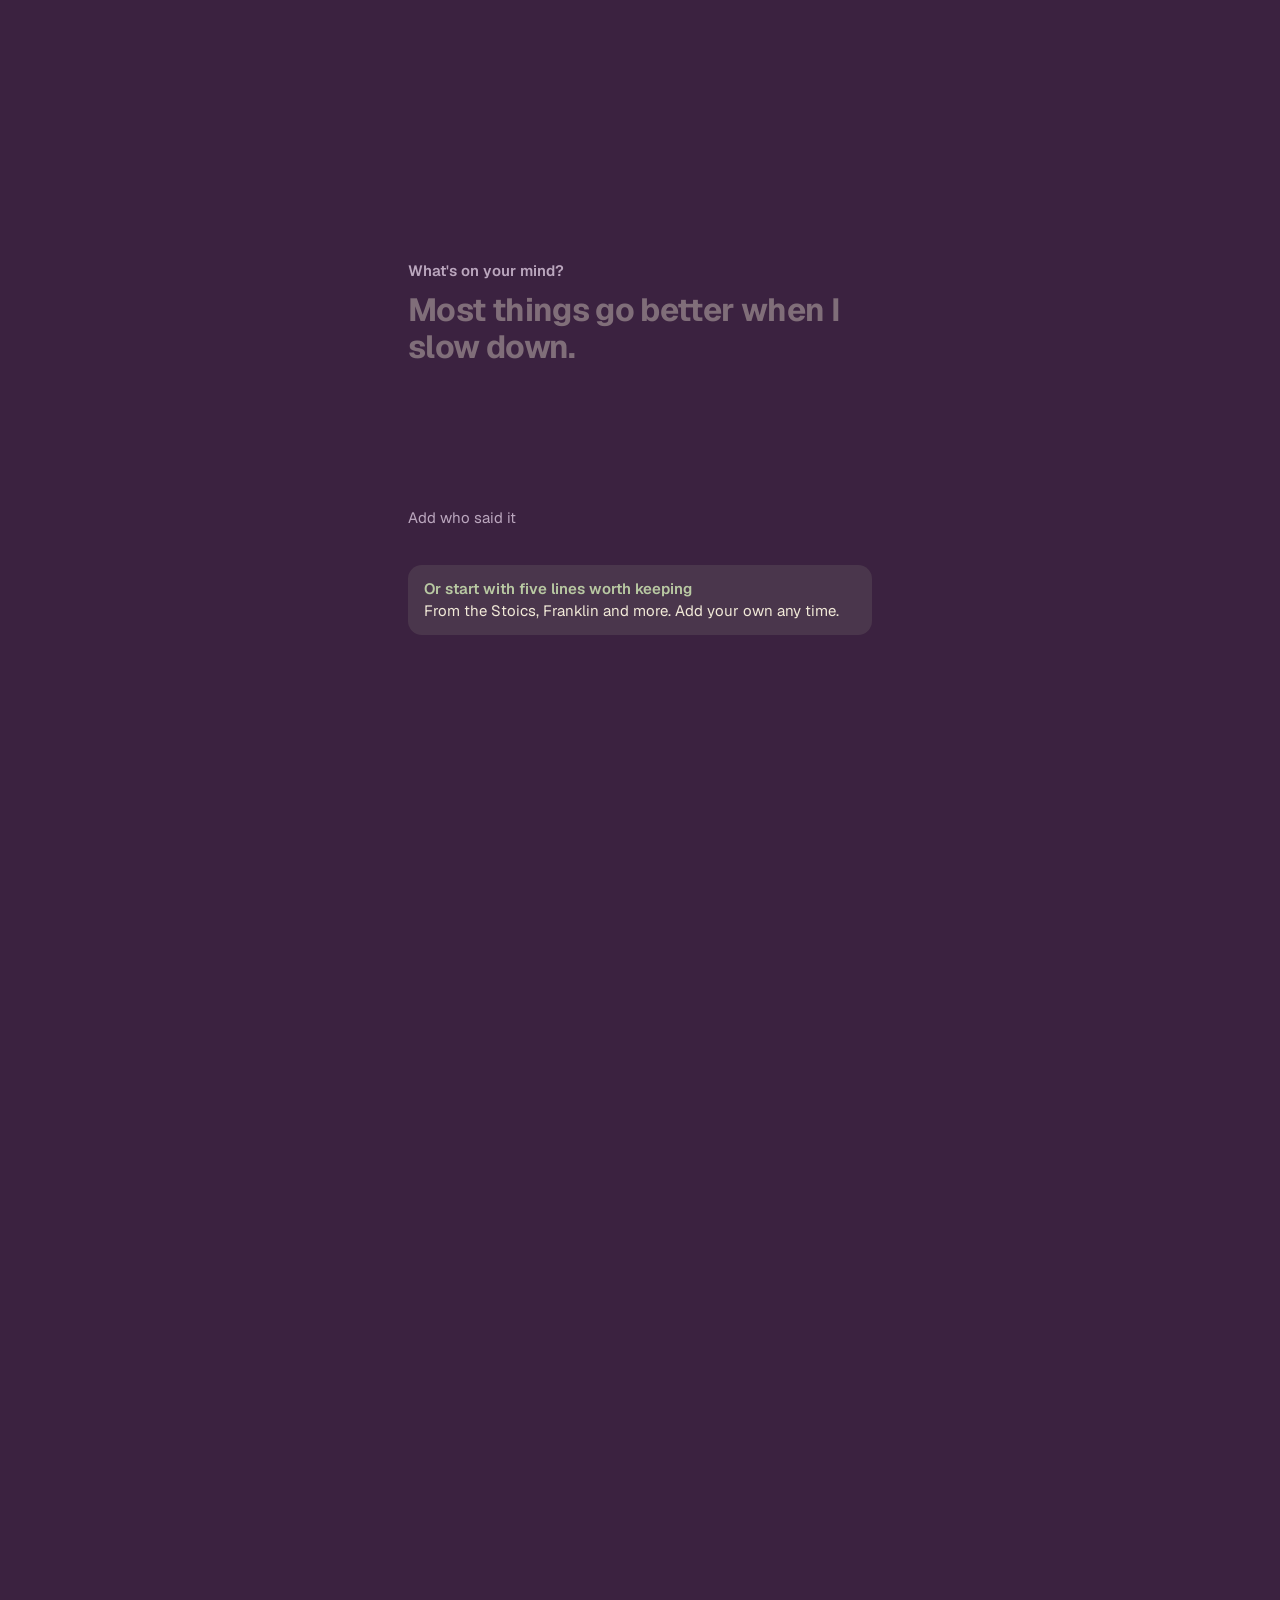
==== index.html @ 616ddd6e "2.36.0: Scales Full, a one-time purchase ($6.99) with a 14-day trial Argue with it, Tensions, and Th" ====
<!doctype html>
<html lang="en">
<head>
<meta charset="utf-8">
<meta name="viewport" content="width=device-width,initial-scale=1,maximum-scale=1,user-scalable=no,viewport-fit=cover">
<title>Scales</title>
<meta name="apple-mobile-web-app-capable" content="yes">
<meta name="apple-mobile-web-app-title" content="Scales">
<meta name="apple-mobile-web-app-status-bar-style" content="default">
<meta name="theme-color" content="#B9C9A3" id="themeColor">
<link rel="manifest" href="manifest.webmanifest">
<link rel="apple-touch-icon" href="icons/apple-touch-icon.png">
<link rel="icon" href="icons/favicon-32.png">
<script>try { var ts0 = window.scalesNative && +window.scalesNative.textScale; if (ts0 > 0) { document.documentElement.style.setProperty("--ts", Math.min(1.5, Math.max(0.82, ts0))); document.documentElement.style.setProperty("--tw", Math.min(1.3, Math.max(0.82, ts0))); } } catch (e) {}
try { var u0 = JSON.parse(localStorage.getItem("scales.next.ui.v1")) || {}, lk = u0.look; if (lk === "light" || lk === "dark") document.documentElement.setAttribute("data-look", lk); if (u0.theme === "stone") document.documentElement.setAttribute("data-theme", "stone"); } catch (e) {}</script>
<style>
@font-face { font-family:"Geist"; font-style:normal; font-weight:100 900; font-display:swap; src:url("fonts/geist-latin.woff2") format("woff2"); }

/* Two grounds and one ink each. Pistachio is for reading; plum is for when your own hand is on it
   (writing, editing, the library). There is no accent color: the other ground is the accent. */
:root {
  /* 2.33.0: the iPhone's text size. --ts scales all type (capped at 1.5 so the strip and sheets still hold);
     --tw scales the thought itself, capped lower (1.3) so a long thought still fits on one screen. */
  --ts: 1; --tw: 1;
  --pist: #B9C9A3; --pist-ink: #2A1E2E; --pist-muted: #3E4830;
  --plum: #3B2240; --plum-ink: #F1E9D8; --plum-muted: #BBA7BE; --plum-faint: #8E7A92;
  /* The reading ground (Meet). Pistachio in Light; in Dark (2.5.0) it turns plum with bone words, like the Plum icon,
     and the plum screens go a step deeper so moving between them still changes ground. Pistachio stays the accent. */
  --ground: var(--pist); --ground-ink: var(--pist-ink); --ground-muted: var(--pist-muted); --ground-line: rgba(42,30,46,.14);
  --toast-bg: var(--pist-ink); --toast-ink: var(--pist);
  --pad: 28px;
  --top: max(env(safe-area-inset-top), 20px);
  --bot: env(safe-area-inset-bottom);
  --strip: calc(76px + var(--bot));
  --ease-back: cubic-bezier(.34,1.56,.64,1);
}
/* Dark follows the phone, unless Settings, Appearance says Light or Dark (2.8.0; data-look on <html>). */
@media (prefers-color-scheme: dark) {
  :root:not([data-look="light"]) { --ground: #3B2240; --ground-ink: #F1E9D8; --ground-muted: #BBA7BE; --ground-line: rgba(241,233,216,.14);
    --plum: #23132A; --plum-muted: #B09CB4; --plum-faint: #85718A;
    --toast-bg: var(--pist); --toast-ink: #2A1E2E; color-scheme: dark; }
}
:root[data-look="dark"] { --ground: #3B2240; --ground-ink: #F1E9D8; --ground-muted: #BBA7BE; --ground-line: rgba(241,233,216,.14);
  --plum: #23132A; --plum-muted: #B09CB4; --plum-faint: #85718A;
  --toast-bg: var(--pist); --toast-ink: #2A1E2E; color-scheme: dark; }
:root[data-look="light"] { color-scheme: light; }
/* 2.22.0 Stone: warm stone to read on, graphite for anything your hand is on; pistachio stays the accent.
   Dark follows the default's rule: the thought on graphite, the sheets a step darker. */
:root[data-theme="stone"] { --ground: #C9C6BD; --ground-ink: #1F2124; --ground-muted: #4E4B44; --ground-line: rgba(31,33,36,.14);
  --plum: #23262B; --plum-ink: #EEEAE2; --plum-muted: #A5A39D; --plum-faint: #7E7C77; --toast-bg: #1F2124; --toast-ink: #C9C6BD; }
@media (prefers-color-scheme: dark) {
  :root[data-theme="stone"]:not([data-look="light"]) { --ground: #23262B; --ground-ink: #EEEAE2; --ground-muted: #A5A39D; --ground-line: rgba(238,234,226,.14);
    --plum: #16181B; --plum-muted: #98968F; --plum-faint: #75736E; --toast-bg: var(--pist); --toast-ink: #1F2124; }
}
:root[data-theme="stone"][data-look="dark"] { --ground: #23262B; --ground-ink: #EEEAE2; --ground-muted: #A5A39D; --ground-line: rgba(238,234,226,.14);
  --plum: #16181B; --plum-muted: #98968F; --plum-faint: #75736E; --toast-bg: var(--pist); --toast-ink: #1F2124; }
* { box-sizing: border-box; -webkit-tap-highlight-color: transparent; }
html, body { margin: 0; height: 100%; overflow: hidden; overscroll-behavior: none; }
body {
  font-family: "Geist", -apple-system, system-ui, sans-serif; -webkit-font-smoothing: antialiased;
  background: var(--ground); color: var(--ground-ink); transition: background-color .45s ease, color .45s ease;
  position: fixed; inset: 0; touch-action: none; user-select: none; -webkit-user-select: none;
}
body.plum { background: var(--plum); color: var(--plum-ink); }
/* Wide screens (2.7.0): the iPhone Duo's inner screen, iPad-sized windows, a desktop browser. Scales stays one phone-width
   column, centered, so lines stay short and thumbs reach everything. The ground color still fills the whole screen,
   because a body's background spreads to the page behind it. */
body { width: min(100%, var(--col)); margin-inline: auto; }
:root { --col: 520px; }
button { font: inherit; color: inherit; background: none; border: 0; padding: 0; cursor: pointer; }
a { color: inherit; text-decoration: none; }
.sr { position: absolute; width: 1px; height: 1px; overflow: hidden; clip: rect(0 0 0 0); white-space: nowrap; }
.view { position: absolute; inset: 0; }
[hidden] { display: none !important; }

/* The corner buttons reach well past their words (2.0.1), so a thumb slightly off still lands on them. */
.corner { position: absolute; top: calc(var(--top) + 4px); font-size: calc(16px * var(--ts)); font-weight: 500; padding: 20px 28px 20px var(--pad); min-width: 150px; text-align: left; z-index: 3; }
.corner.l { left: 0; } .corner.r { right: var(--pad); }
/* Keep and Done are words, like every other action here: pistachio, bold, with a wide tap area. */
.act { color: var(--pist); font-weight: 700; font-size: calc(18px * var(--ts)); padding: 16px 0 16px 36px; margin-right: 0; }
.act:disabled { opacity: 0; pointer-events: none; }

/* ---- Meet ---- */
/* The stage starts below the corner, so a near miss on + New never opens Edit. */
#stage { position: absolute; left: 0; right: 0; top: calc(var(--top) + 72px); bottom: var(--strip); touch-action: none; }
#carry { transform-origin: center bottom; position: absolute; left: var(--pad); right: var(--pad); top: 0; bottom: 24px; display: flex; flex-direction: column; justify-content: center; will-change: transform; }
/* Line breaks you typed show as typed (2.5.0); runs of spaces and tabs read as one space. */
#words { white-space: pre-line; margin: 0; font-size: calc(32px * var(--tw)); line-height: 1.15; letter-spacing: -0.02em; font-weight: 600; transition: font-weight 1.2s ease; overflow-wrap: anywhere; }
#words.long { font-size: calc(24px * var(--tw)); line-height: 1.25; }
#words.vlong { font-size: calc(19px * var(--tw)); line-height: 1.35; }
/* Who said it (2.3.0): under the thought, quiet, like the note. */
#by { margin: 12px 0 0; font-size: calc(15px * var(--ts)); font-weight: 500; color: var(--ground-muted); overflow-wrap: anywhere; }
#note { margin: 18px 0 0; font-size: calc(16px * var(--ts)); line-height: 1.45; color: var(--ground-muted); white-space: pre-wrap; }
/* 2.14.0: shown only when the thought is being avoided or has sat untouched; small and faded so it never competes. */
#nudge { margin: 18px 0 0; font-size: calc(13px * var(--ts)); line-height: 1.4; color: var(--ground-muted); }
.hint { position: absolute; left: 0; right: 0; margin: 0; text-align: center; font-size: calc(15px * var(--ts)); font-weight: 500; opacity: 0; pointer-events: none; transition: opacity .12s; }
#hintUp { top: calc(var(--top) + 76px); }
#hintDown { bottom: calc(var(--strip) + 68px); }
.hint.on { font-weight: 700; }
/* 2.24.0: until each move has been made once, its word rests faintly where the thought would go. */
.hint.rest { opacity: .8; font-weight: 500; } /* 2.33.0: .8 reads at 5.7:1 (was .55, 3.1:1) */
#hintUp.rest::before { content: "\2191  "; }
#hintDown.rest::after { content: "  \2193"; }
/* The day's end is a message, not a thought (2.3.1): smaller, lighter, set high, with its choices as rows like Settings,
   so it is never mistaken for a thought to swipe. */
#empty { position: absolute; left: var(--pad); right: var(--pad); top: calc(var(--top) + 150px); bottom: var(--strip); display: flex; flex-direction: column; justify-content: flex-start; gap: 6px; }
#empty h1 { margin: 0; font-size: calc(22px * var(--ts)); font-weight: 600; letter-spacing: -0.01em; }
#empty p { margin: 0; font-size: calc(16px * var(--ts)); color: var(--ground-muted); }
#emptyActs { display: flex; flex-direction: column; margin-top: 28px; border-bottom: 1px solid var(--ground-line); }
#emptyActs button { display: flex; justify-content: space-between; align-items: center; width: 100%; min-height: 52px; padding: 0; text-align: left;
  color: var(--ground-ink); font-weight: 500; font-size: calc(17px * var(--ts)); border-top: 1px solid var(--ground-line); }
#emptyActs button::after { content: "\203A"; font-size: calc(22px * var(--ts)); color: var(--ground-muted); }
#emptyActs button[hidden] { display: none; }
@keyframes nudge { 0%,100% { transform: translateY(0) } 30% { transform: translateY(-14px) } 62% { transform: translateY(6px) } }
@keyframes arrive { from { opacity: 0; transform: translateY(16px) } to { opacity: 1; transform: none } }
.nudge #words { animation: nudge 1.3s cubic-bezier(.4,0,.2,1) 1; }
.arrive { animation: arrive .45s ease-out 1; }

#strip { position: absolute; left: 0; right: 0; bottom: 0; height: var(--strip); background: var(--plum); color: var(--plum-ink);
  border-radius: 22px 22px 0 0; display: flex; flex-direction: column; align-items: center; padding-top: 10px; gap: 12px; transition: height .25s ease; z-index: 2; width: 100%; }
#strip .grab { width: 36px; height: 4px; border-radius: 2px; background: rgba(241,233,216,.35); }
#strip .row { display: flex; justify-content: space-between; width: 100%; padding: 0 var(--pad); font-size: calc(15px * var(--ts)); }
#strip .row b { font-weight: 600; } #strip .row span { color: var(--plum-muted); }
/* 2.28.0: the count sits beside the words, and + New has the right end of the strip (its own button, laid over it). */
#strip .row { justify-content: flex-start; gap: 10px; }
#stripNew { position: absolute; right: 0; bottom: 0; height: var(--strip); z-index: 3; display: flex; align-items: flex-start;
  padding: calc(10px + 4px + 12px - 14px) var(--pad) 0 28px; color: var(--pist); font-weight: 600; font-size: calc(16px * var(--ts)); }
#stripNew span { display: block; padding: 14px 0; line-height: calc(18px * var(--ts)); margin-top: 1px; }
body.plum #strip, body.plum #stripNew { opacity: 0; pointer-events: none; }
/* 2.28.0: while the sheet is shut or shutting it lies under the strip, so it slides in behind the strip and its header
   never shows in the strip's place; its contents fade as it goes. Open or being pulled up, it is on top (z-index 6). */
#lib:not(.open):not(.drag) { z-index: 1; }
#lib > * { transition: opacity .12s ease; }
#lib:not(.open):not(.drag) > * { opacity: 0; }

/* Undo: a small pill at the right, above the strip. Visible, but clear of the thought and of the thumb's swipe path. */
#toast { position: absolute; right: 16px; bottom: calc(var(--strip) + 14px); background: var(--toast-bg); color: var(--toast-ink);
  border-radius: 999px; padding: 4px 4px 4px 16px; display: flex; align-items: center; gap: 2px; font-size: calc(14px * var(--ts)); z-index: 5;
  opacity: 0; transform: translateY(8px); transition: opacity .2s, transform .2s; pointer-events: none; }
#toast.on { opacity: 1; transform: none; pointer-events: auto; }
#toast span { opacity: .75; }
#toast button { padding: 10px 14px; font-weight: 700; }
#toast #toastDel { padding-left: 4px; }
#toast.done { padding: 12px 18px; }
#toast.done span { opacity: 1; font-weight: 600; }
/* 2.33.0: a failed save. Its own place at the top, above every sheet, so a move's Undo can never cover it. */
#saveFail { position: fixed; left: 12px; right: 12px; top: calc(var(--top) + 6px); z-index: 50; background: var(--toast-bg); color: var(--toast-ink);
  border-radius: 18px; padding: 14px 8px 6px 18px; font-size: calc(15px * var(--ts)); line-height: 1.35; box-shadow: 0 8px 28px rgba(0,0,0,.25); }
#saveFail p { margin: 0 10px 4px 0; font-weight: 600; }
#saveFail .sfa { display: flex; justify-content: flex-end; gap: 4px; }
#saveFail button { min-height: 44px; padding: 0 12px; font-weight: 700; color: inherit; }
#saveFail #saveFailOk { font-weight: 500; opacity: .8; }

/* ---- Write and Edit (plum) ---- */
.sheetform { position: absolute; left: var(--pad); right: var(--pad); top: calc(var(--top) + 76px); bottom: calc(var(--bot) + 100px); display: flex; flex-direction: column; gap: 22px;
  overflow-y: auto; -webkit-overflow-scrolling: touch; touch-action: pan-y; }
/* The fields grow to fit what is written, so nothing is ever hidden; the form scrolls as a whole when it runs long. */
.sheetform textarea { overflow: hidden; flex: none; }
.sheetform.center { justify-content: center; }
textarea { font: inherit; color: var(--plum-ink); background: transparent; border: 0; outline: none; resize: none; width: 100%; padding: 0; caret-color: var(--pist); user-select: text; -webkit-user-select: text; touch-action: auto; }
textarea::placeholder { color: var(--plum-faint); }
.big { font-size: calc(32px * var(--ts)); line-height: 1.15; letter-spacing: -0.02em; font-weight: 700; }
.small { font-size: calc(17px * var(--ts)); line-height: 1.45; border-top: 1px solid rgba(241,233,216,.2); padding-top: 14px; }
/* "Add who said it": words, not a button; one line appears under the thought when tapped. */
/* 2.30.0: onboarding. The first screen asks one thing, and offers a set as an equal second choice. */
/* 2.33.1: a label for the field, so tapping the question puts the cursor in it. */
.whead { display: block; margin: 0 0 -10px; font-size: calc(15px * var(--ts)); font-weight: 600; color: var(--plum-muted); flex: none; }
#writeText.example::placeholder { color: rgba(241,233,216,.38); }
.startset { align-self: stretch; text-align: left; margin-top: 6px; padding: 14px 16px; border-radius: 14px; background: rgba(185,201,163,.12);
  color: var(--plum-ink); font-size: calc(15px * var(--ts)); line-height: 1.35; flex: none; }
.startset b { display: block; color: var(--pist); font-weight: 600; margin-bottom: 2px; }
/* The set offer: on the reading screen after the first thought, and on the end screen while there are few thoughts. */
#setOffer { position: absolute; left: 16px; right: 16px; bottom: calc(var(--strip) + 14px); z-index: 4; background: var(--plum); color: var(--plum-ink);
  border-radius: 18px; padding: 16px 18px 10px; box-shadow: 0 10px 30px rgba(20,10,24,.25); }
#setOffer[hidden] { display: none; }
#setOffer p { margin: 0 0 10px; font-size: calc(15px * var(--ts)); line-height: 1.4; }
#setOffer .so { display: flex; flex-wrap: wrap; gap: 8px; }
/* 2.33.0: words, like every other action in Scales. */
#setOffer .so button { font-size: calc(15px * var(--ts)); padding: 9px 0; color: var(--pist); font-weight: 600; }
#setOffer .so { column-gap: 24px; }
#setOffer .no { display: block; margin-top: 4px; padding: 12px 0 6px; font-size: calc(14px * var(--ts)); color: var(--plum-muted); }
/* Hints, once each: a spotlight that dims everything but the one thing, or a quiet line that fades. */
#tip { position: absolute; inset: 0; z-index: 40; }
#tip[hidden] { display: none; }
#tip .hole { position: absolute; border-radius: 16px; box-shadow: 0 0 0 200vmax rgba(18,9,22,.66); pointer-events: none; transition: opacity .2s; }
#tip .tt { position: absolute; left: var(--pad); right: var(--pad); color: #F1E9D8; font-size: calc(17px * var(--ts)); font-weight: 600; line-height: 1.35; }
#tip .tt span { display: block; margin-top: 8px; font-size: calc(14px * var(--ts)); font-weight: 400; color: #BBA7BE; }
#tipsAgain { margin-top: 18px; border-top: 1px solid rgba(241,233,216,.12); padding-left: 0; padding-right: 0; }
#tipsAgain .v { font-size: calc(14px * var(--ts)); color: var(--plum-muted); }
.swipehint { position: absolute; left: 50%; bottom: calc(var(--bot) + 18px); transform: translateX(-50%); white-space: nowrap;
  background: var(--plum-ink); color: var(--plum); font-size: calc(15px * var(--ts)); font-weight: 600; padding: 11px 18px; border-radius: 999px;
  box-shadow: 0 8px 24px rgba(20,10,24,.3); pointer-events: none; animation: swipehint 4.5s ease forwards; z-index: 3; }
@keyframes swipehint { 0% { opacity: 0; } 12% { opacity: 1; } 75% { opacity: 1; } 100% { opacity: 0; } }
/* 2.31.0 (breathe-test): after 20 seconds with a thought and no touch, its words breathe: about 1.8% larger and back,
   4 seconds in and 6 out. Any touch stops it; Reduce Motion and the Settings switch turn it off. */
#words.breathe { animation: breathe 10s ease-in-out infinite; transform-origin: left center; }
@keyframes breathe { 0%, 100% { transform: scale(1); } 40% { transform: scale(1.018); } }
@media (prefers-reduced-motion: reduce) { #words.breathe { animation: none; } }
#strip.pulse { animation: strippulse 1.4s ease-in-out 2; }
@keyframes strippulse { 50% { transform: translateY(-6px); } }
@media (prefers-reduced-motion: reduce) { #strip.pulse { animation: none; } }
.bylink { align-self: flex-start; color: var(--plum-muted); font-size: calc(15px * var(--ts)); padding: 10px 24px 10px 0; flex: none; }
.byfield { flex: none; font: inherit; font-size: calc(17px * var(--ts)); color: var(--plum-ink); background: transparent; border: 0; border-top: 1px solid rgba(241,233,216,.2); border-radius: 0;
  padding: 14px 0 4px; outline: none; width: 100%; caret-color: var(--pist); user-select: text; -webkit-user-select: text; }
.byfield::placeholder { color: var(--plum-faint); }
.formfoot { position: absolute; left: var(--pad); right: var(--pad); bottom: calc(var(--bot) + 28px); display: flex; align-items: center; justify-content: space-between; }
.quiet { color: var(--plum-muted); font-size: calc(15px * var(--ts)); padding: 12px 0; }
.quiet.armed { color: var(--plum-ink); font-weight: 700; }
/* 2.29.0: Delete, armed, turns a soft coral, and a thin line shows the 4 seconds before it resets. */
#editDelete { position: relative; }
#editDelete.armed { color: #F2A69B; }
#editDelete .dbar { position: absolute; left: 0; bottom: 6px; height: 3px; border-radius: 2px; background: rgba(242,166,155,.25); width: 100%; overflow: hidden; }
#editDelete .dbar i { display: block; height: 100%; background: #F2A69B; width: 100%; transform-origin: left; animation: dbar 4s linear forwards; }
@keyframes dbar { to { transform: scaleX(0); } }
@media (prefers-reduced-motion: reduce) { #editDelete .dbar i { animation: none; } }
.kept { position: absolute; left: var(--pad); right: var(--pad); top: 0; bottom: 0; display: flex; flex-direction: column; justify-content: center; gap: 8px; }
.kept p { margin: 0; } .kept .k1 { font-size: calc(20px * var(--ts)); font-weight: 700; color: var(--pist); } .kept .k2 { font-size: calc(16px * var(--ts)); color: var(--plum-muted); }

/* ---- Library ---- */
#lib { position: absolute; left: 0; right: 0; top: calc(var(--top) + 36px); bottom: 0; background: var(--plum); color: var(--plum-ink); border-radius: 22px 22px 0 0;
  display: flex; flex-direction: column; z-index: 6;
  /* Shut, the sheet rests exactly where the strip is (its top on the strip's top), hidden once it has arrived.
     It rises from the strip and settles back into it, never below it. */
  transform: translateY(calc(100% - var(--strip))); visibility: hidden;
  transition: transform .35s cubic-bezier(.2,.8,.2,1), visibility 0s linear .35s; }
#lib.open, #lib.drag { visibility: visible; transition: transform .35s cubic-bezier(.2,.8,.2,1), visibility 0s; }
#lib.open { transform: none; }
#lib.drag { transition: none; }
#libShade { position: absolute; inset: 0; z-index: 5; display: none; }
#libShade.on { display: block; }
#lib .grabbtn { align-self: center; padding: 10px 40px 14px; touch-action: none; }
#lib .grabbtn i { display: block; width: 36px; height: 4px; border-radius: 2px; background: rgba(241,233,216,.35); }
#lib header { padding: 0 var(--pad) 14px; display: flex; flex-direction: column; gap: 14px; touch-action: none; }
#lib header div { display: flex; justify-content: space-between; align-items: baseline; }
#lib h2 { margin: 0; font-size: calc(28px * var(--ts)); font-weight: 700; letter-spacing: -0.02em; }
/* Words, not a button shape: pistachio on plum, with room around it for a thumb. */
#lib .new { color: var(--pist); font-weight: 600; font-size: calc(16px * var(--ts)); padding: 14px var(--pad) 14px 24px; margin-right: calc(-1 * var(--pad)); }
/* The filters scroll sideways when they do not fit; the right edge fades to show there is more. */
#lib .seg { display: flex; gap: 8px; justify-content: flex-start; overflow-x: auto; -webkit-overflow-scrolling: touch; touch-action: pan-x; scrollbar-width: none;
  margin: 0 calc(-1 * var(--pad)); padding: 0 var(--pad); -webkit-mask-image: linear-gradient(to right, #000 calc(100% - 28px), transparent); mask-image: linear-gradient(to right, #000 calc(100% - 28px), transparent); }
#lib .seg::-webkit-scrollbar { display: none; }
#lib .seg::after { content: ""; flex: 0 0 24px; }
/* 2.33.0: every word-action is at least 44 points tall to a finger (Apple's minimum), without changing how it looks:
   an invisible ::before widens the touch area around the word. The filter row gets room above and below so its
   sideways scroll doesn't clip that area. */
.lrow .back, .seg button, .bylink, .ewords button, #setOffer .so button, #setOffer .no, #impFileBtn, #argPage .lk button, .whynext, #toast button, #lib .grabbtn { position: relative; }
.lrow .back::before, .seg button::before, .bylink::before, .ewords button::before, #editDelete::before, #ten .no::before, #setOffer .so button::before, #setOffer .no::before,
#impFileBtn::before, #argPage .lk button::before, .whynext::before, #toast button::before, #lib .grabbtn::before, #saveFail button::before {
  content: ""; position: absolute; left: -6px; right: -6px; top: 50%; height: max(44px, 100%); transform: translateY(-50%); }
#lib .seg { padding-top: 6px; padding-bottom: 6px; margin-top: -6px; margin-bottom: -6px; }
.seg button { font-size: calc(14px * var(--ts)); padding: 7px 13px; border-radius: 999px; color: var(--plum-muted); background: rgba(241,233,216,.06); white-space: nowrap; flex: none; }
.seg button[aria-pressed="true"] { color: var(--plum); background: var(--plum-ink); font-weight: 600; }
#q { width: 100%; font: inherit; font-size: calc(16px * var(--ts)); color: var(--plum-ink); background: rgba(241,233,216,.08); border: 0; border-radius: 12px; padding: 12px 14px; outline: none; caret-color: var(--pist); user-select: text; -webkit-user-select: text; }
#q::placeholder { color: var(--plum-faint); }
#libList { flex: 1 1 auto; overflow-y: auto; -webkit-overflow-scrolling: touch; touch-action: pan-y; padding: 0 var(--pad) calc(var(--bot) + 32px); }
#libList h3 { margin: 18px 0 2px; font-size: calc(13px * var(--ts)); font-weight: 500; color: var(--plum-muted); }
.lrow { display: flex; justify-content: space-between; align-items: baseline; gap: 16px; padding: 14px 0; border-bottom: 1px solid rgba(241,233,216,.12); width: 100%; text-align: left; }
.lrow .t { font-size: calc(17px * var(--ts)); line-height: 1.3; }
.lrow .m { font-size: calc(13px * var(--ts)); color: var(--plum-muted); white-space: nowrap; }
/* 2.15.0: the list by where you stand. Each group is one row (name, a short line, count); tap to open it. */
.lgrp { display: flex; align-items: center; gap: 12px; width: 100%; text-align: left; padding: 15px 0; border-bottom: 1px solid rgba(241,233,216,.12); min-height: 64px; }
.lgrp .gt { flex: 1 1 auto; min-width: 0; display: flex; flex-direction: column; gap: 3px; }
.lgrp .gn { font-size: calc(17px * var(--ts)); font-weight: 600; }
.lgrp .gd { font-size: calc(13px * var(--ts)); color: var(--plum-muted); }
.lgrp .gc { font-size: calc(15px * var(--ts)); color: var(--plum-muted); font-variant-numeric: tabular-nums; }
.lgrp .gv { display: inline-block; font-size: calc(18px * var(--ts)); color: var(--plum-muted); transition: transform .2s; width: 12px; text-align: center; }
.lgrp[aria-expanded="true"] .gv { transform: rotate(90deg); }
.lgrp + .gbody .lrow.one { padding-left: 14px; }
.gbody { border-bottom: 1px solid rgba(241,233,216,.12); }
.gbody .lrow.one:last-child { border-bottom: 0; }
#libList h3.js { margin-top: 10px; }
/* 2.13.0: one calm line per thought, cut with an ellipsis, so the list can be scanned. */
.lrow.one { align-items: center; padding: 13px 0; }
.lrow.one .t { flex: 1 1 auto; min-width: 0; white-space: nowrap; overflow: hidden; text-overflow: ellipsis; font-weight: 400; }
.lrow.one.hit .t { white-space: normal; display: -webkit-box; -webkit-line-clamp: 2; -webkit-box-orient: vertical; }
.lrow.one .m { display: inline-flex; align-items: center; gap: 6px; flex: none; }
.lrow.one .m .bk { width: 10px; height: 13px; margin: 0; }
.lrow.away .t { color: var(--plum-muted); }
/* The archive row: quiet, at the foot of All; and the way back at the top of Put away. */
.lrow.arch { align-items: center; margin-top: 20px; min-height: 52px; }
.lrow.arch .t { color: var(--plum-muted); font-size: calc(16px * var(--ts)); }
.lrow.arch .m { font-size: calc(15px * var(--ts)); }
#libList .lrow.arch:first-child { margin-top: 4px; }
.bk { width: 11px; height: 14px; margin-left: 7px; color: var(--pist); vertical-align: -1px; }
#editMark { right: 0; min-width: 0; padding: 20px var(--pad) 20px 28px; display: flex; align-items: center; gap: 8px; color: var(--plum-muted); }
#editMark svg { width: 16px; height: 20px; }
#editMark[aria-pressed="true"] { color: var(--pist); font-weight: 600; }
.lrow .back { font-size: calc(13px * var(--ts)); font-weight: 600; color: var(--pist); white-space: nowrap; padding: 4px 0; }
#libList { padding-bottom: calc(var(--bot) + 40px); }
#lib header .top { display: flex; justify-content: space-between; align-items: center; }
/* 2.28.1: with + New gone from the sheet, the gear lines up with the search field and the list (its 24 px icon sits in a 48 px tap area). */
/* 2.29.0: search and the gear on one row; the gear's icon lines up with the list's right edge. */
#lib .qrow { display: flex; align-items: center; gap: 4px; }
#lib .qrow #q { flex: 1 1 auto; min-width: 0; }
#lib .qrow .gear { flex: none; margin-right: -12px; }
/* 2.29.0: one finding from Insights, a sentence a day; tap for the page. */
#lib .daily { display: grid; grid-template-columns: 1fr auto; column-gap: 10px; align-items: center; width: 100%; text-align: left;
  background: rgba(185,201,163,.12); border-radius: 14px; padding: 12px 14px; color: var(--plum-ink); }
#lib .daily .k { grid-column: 1; font-size: calc(12px * var(--ts)); color: var(--plum-muted); margin-bottom: 2px; }
#lib .daily .s { grid-column: 1; font-size: calc(15px * var(--ts)); line-height: 1.35; }
#lib .daily .s b { color: var(--pist); font-weight: 700; }
#lib .daily .v { grid-column: 2; grid-row: 1 / span 2; font-size: calc(18px * var(--ts)); color: var(--plum-muted); }
/* 2.29.0: Put away is a row like the others, set off by a little space. */
#libList .lgrp.arch { margin-top: 18px; }
#libList .lgrp .gc { min-width: 22px; text-align: right; }
#libList .lgrp .gv { margin-left: 4px; }
#lib .gear { width: 48px; height: 48px; display: flex; align-items: center; justify-content: center; color: var(--plum-ink); opacity: .7; }
#lib .gear svg { width: 24px; height: 24px; }
#lib .new { margin-right: 0; }

/* ---- Settings and Help (2.1.0): plum pages that slide in from the right over the library ---- */
.page { position: absolute; inset: 0; background: var(--plum); color: var(--plum-ink); z-index: 8; display: flex; flex-direction: column;
  transform: translateX(100%); visibility: hidden; transition: transform .35s cubic-bezier(.2,.8,.2,1), visibility 0s .35s; touch-action: none; }
.page.open { transform: none; visibility: visible; transition: transform .35s cubic-bezier(.2,.8,.2,1), visibility 0s; }
.page .pback { align-self: flex-start; margin-top: calc(var(--top) + 4px); padding: 20px 28px 12px var(--pad); font-size: calc(16px * var(--ts)); font-weight: 500; }
.page h1 { margin: 0; padding: 0 var(--pad) 10px; font-size: calc(28px * var(--ts)); font-weight: 700; letter-spacing: -0.02em; }
.page .body { flex: 1 1 auto; overflow-y: auto; -webkit-overflow-scrolling: touch; touch-action: pan-y; padding: 0 0 calc(var(--bot) + 40px); }
.page .sh { margin: 26px var(--pad) 4px; font-size: calc(13px * var(--ts)); font-weight: 500; color: var(--plum-muted); }
.srow { display: flex; justify-content: space-between; align-items: center; gap: 16px; width: 100%; min-height: 52px; padding: 0 var(--pad); font-size: calc(17px * var(--ts)); text-align: left;
  border-bottom: 1px solid rgba(241,233,216,.12); }
.srow .v { font-size: calc(15px * var(--ts)); color: var(--plum-muted); white-space: nowrap; }
.srow .chev { color: var(--plum-muted); font-size: calc(20px * var(--ts)); }
.srow .v .chev { margin-left: 6px; vertical-align: -1px; }
/* Sets (2.3.0): the name and what it is, with the one thing you can do on the right. */
.srow.setr { align-items: center; padding-top: 12px; padding-bottom: 12px; }
.srow.setr .nm { display: flex; flex-direction: column; gap: 2px; min-width: 0; }
.srow.setr .nm small { font-size: calc(14px * var(--ts)); color: var(--plum-muted); line-height: 1.35; }
.srow .v.add { color: var(--pist); font-weight: 600; }
.srow .v.armed { color: var(--plum-ink); font-weight: 700; }
/* Import (2.7.0) */
.imptext { display: block; margin: 14px var(--pad) 0; width: calc(100% - 2 * var(--pad)); min-height: 150px; font-size: calc(16px * var(--ts)); line-height: 1.45;
  background: rgba(241,233,216,.06); border-radius: 12px; padding: 12px 14px; }
.improw { display: flex; align-items: center; justify-content: space-between; gap: 12px; margin: 4px var(--pad) 0; flex-wrap: wrap; }
.improw .seg { display: flex; gap: 6px; }
.improw .seg[hidden] { display: none; }
#impList { margin-top: 6px; }
#impList .ir { display: block; width: 100%; text-align: left; padding: 12px var(--pad); border-bottom: 1px solid rgba(241,233,216,.12); }
#impList .ir .t { display: -webkit-box; -webkit-line-clamp: 3; -webkit-box-orient: vertical; overflow: hidden; font-size: calc(16px * var(--ts)); line-height: 1.35; white-space: pre-line; }
#impList .ir .b { display: block; margin-top: 4px; font-size: calc(13px * var(--ts)); color: var(--plum-muted); }
#impList .ir.off .t, #impList .ir.off .b { text-decoration: line-through; opacity: .45; }
#impList .more { margin: 10px var(--pad); font-size: calc(14px * var(--ts)); color: var(--plum-muted); }
.impfoot { display: flex; justify-content: flex-end; padding: 0 var(--pad); }
/* Apple Intelligence test (2.6.0) */
#aiThemes .ex { margin: 0 var(--pad) 8px; padding: 0 0 8px 14px; font-size: calc(14px * var(--ts)); line-height: 1.45; color: var(--plum-muted); border-left: 2px solid rgba(241,233,216,.12); }
#aiThemes .ex p { margin: 6px 0; }
#aiNote .note { margin: 14px var(--pad) 6px; font-size: calc(18px * var(--ts)); line-height: 1.5; }
#aiNote .facts { margin: 6px var(--pad) 0; padding: 0 0 0 18px; font-size: calc(14px * var(--ts)); line-height: 1.5; color: var(--plum-muted); }
#aiNote table { margin: 10px var(--pad) 0; width: calc(100% - 2 * var(--pad)); border-collapse: collapse; font-size: calc(13px * var(--ts)); color: var(--plum-muted); font-variant-numeric: tabular-nums; }
#aiNote th, #aiNote td { text-align: right; padding: 4px 0 4px 8px; border-bottom: 1px solid rgba(241,233,216,.08); }
#aiNote th:first-child, #aiNote td:first-child { text-align: left; padding-left: 0; }
.srow.clr { min-height: 44px; font-size: calc(15px * var(--ts)); color: var(--plum-muted); padding-left: calc(var(--pad) + 14px); }
.srow.clr.armed { color: var(--plum-ink); font-weight: 700; }
.snote { margin: 10px var(--pad) 0; font-size: calc(14px * var(--ts)); line-height: 1.45; color: var(--plum-muted); }
.snote.ok { color: var(--pist); }
/* Settings (2.11.0): each group is a card one step lighter than the page, with its label above. */
.grp { margin: 0 16px; background: rgba(241,233,216,.08); border-radius: 16px; overflow: hidden; }
#settings .sh { margin: 28px calc(16px + 18px) 8px; font-size: calc(13px * var(--ts)); font-weight: 500; letter-spacing: .02em; color: var(--plum-muted); }
#settings .snote, #sets .snote, #imp .snote { margin-left: calc(16px + 18px); margin-right: calc(16px + 18px); }
/* Sets and Import take the same cards. */
#setList:not(:empty) { margin: 14px 16px 0; background: rgba(241,233,216,.08); border-radius: 16px; overflow: hidden; }
#setList .srow { padding-left: 18px; padding-right: 18px; }
#setList .srow:last-child { border-bottom: 0; }
#setList .srow.clr { padding-left: 32px; }
#imp .imptext { margin: 14px 16px 0; width: calc(100% - 32px); background: rgba(241,233,216,.08); border-radius: 16px; padding: 14px 18px; }
#imp .improw { margin: 4px 34px 0; }
#impList:not(:empty) { margin: 10px 16px 0; background: rgba(241,233,216,.08); border-radius: 16px; overflow: hidden; }
#impList .ir { padding: 12px 18px; }
#impList .ir:last-child { border-bottom: 0; }
#impList .more { margin: 10px 18px; }
#imp .impfoot { padding: 0 34px; }
.grp > .srow, .grp > div > .srow { padding: 0 18px; }
.grp > .srow:last-child, .grp > :last-child { border-bottom: 0; }
.grp .lookrow { display: flex; align-items: center; min-height: 52px; padding: 0 18px; font-size: calc(17px * var(--ts)); }
.grp .lookseg { margin: 0; padding: 0 18px 14px; }
.grp #lookSec:not([hidden]) + .srow { border-top: 1px solid rgba(241,233,216,.12); }
.grp #themeSec + #lookSec:not([hidden]) { border-top: 1px solid rgba(241,233,216,.12); }
.grp #themeSec + #lookSec[hidden] + .srow:not([hidden]) { border-top: 1px solid rgba(241,233,216,.12); }
.lookseg .tdot { display: inline-block; width: 11px; height: 11px; border-radius: 50%; margin-right: 7px; vertical-align: -1px; box-shadow: inset 0 0 0 1px rgba(0,0,0,.18); }
/* The mark, small and last: the icon in one color, and where your thoughts live. */
/* 2.13.0: the icon and the line side by side. */
.made { display: flex; flex-direction: row; align-items: center; justify-content: center; gap: 10px; margin: 36px 34px 8px; text-align: left; }
.made img { width: 24px; height: 24px; border-radius: 6px; opacity: .85; box-shadow: 0 0 0 1px rgba(241,233,216,.18); flex: none; }
#backups #setSaved { margin: 6px var(--pad) 16px; }
/* 2.13.0: Edit's one line of history, quiet under the thought. */
.hist { margin: 4px 0 6px; font-size: calc(13px * var(--ts)); line-height: 1.4; color: var(--plum-muted); }
/* 2.19.0 Edit, calmer: the author right under the thought as a quiet line, then one line of history, then two
   words. No labels, no boxes; a note is plain text you tap to change. */
#vEdit .sheetform { gap: 0; }
/* 2.21.0: Edit is a sheet. It rises over the thought, which stays in view above it, like Your thoughts. Pull it down,
   tap above it, or tap Done to keep; Cancel to throw changes away. */
#vEdit { top: calc(var(--top) + 36px); left: 0; right: 0; bottom: 0; background: var(--plum); color: var(--plum-ink); border-radius: 22px 22px 0 0;
  z-index: 7; transform: translateY(100%); transition: transform .32s cubic-bezier(.2,.8,.2,1); box-shadow: 0 -10px 34px rgba(20,10,24,.22); }
#vEdit.up { transform: none; }
#vEdit .egrab { position: absolute; top: 0; left: 50%; margin-left: -58px; width: 116px; padding: 10px 40px 14px; z-index: 4; }
#vEdit .egrab i { display: block; width: 36px; height: 4px; border-radius: 2px; background: rgba(241,233,216,.35); }
#vEdit .corner { top: 12px; }
#vEdit .sheetform { top: 72px; }
#editShade { position: absolute; inset: 0; z-index: 6; background: rgba(20,10,24,.26); opacity: 0; pointer-events: none; transition: opacity .32s; }
#editShade.on { opacity: 1; pointer-events: auto; }
/* 2.20.0: pull Edit down to keep and close, like an iPhone sheet. The screen follows the finger. */
#vEdit.pulling { transition: none; }
#vEdit.settle { transition: transform .28s cubic-bezier(.2,.8,.2,1); }
#vEdit.closing { transition: transform .24s cubic-bezier(.4,0,1,1); transform: translateY(100%) !important; }
.byline { flex: none; font: inherit; font-size: calc(16px * var(--ts)); font-weight: 500; color: var(--plum-muted); background: transparent; border: 0; padding: 12px 0 0; outline: none; width: 100%; caret-color: var(--pist); user-select: text; -webkit-user-select: text; }
.byline::placeholder { color: var(--plum-muted); }
.byline:focus { color: var(--plum-ink); }
#vEdit .hist { margin: 6px 0 0; color: var(--plum-muted); }
.ewords { display: flex; gap: 28px; margin-top: 22px; flex: none; }
.ewords[hidden] { display: none; }
.ewords button { font-size: calc(16px * var(--ts)); font-weight: 600; color: var(--pist); padding: 6px 0; }
.ewords button.on { color: var(--plum-muted); font-weight: 500; }
.ewords button[hidden] { display: none; }
.enote { margin-top: 16px; font-size: calc(17px * var(--ts)); line-height: 1.45; min-height: 52px; }
.enote[hidden] { display: none; }
#vEdit .argbox { margin-top: 18px; }
/* 2.19.0 Insights as findings: one sentence each, the evidence a tap away. */
#insBody { padding: 4px var(--pad) 0 !important; }
.fd { display: grid; grid-template-columns: 92px 1fr 14px; align-items: center; gap: 10px; width: 100%; text-align: left; padding: 16px 0; border-bottom: 1px solid rgba(241,233,216,.12); }
/* 2.23.0: the number column */
.fd .n { font-size: calc(40px * var(--ts)); font-weight: 700; letter-spacing: -0.03em; line-height: 1; color: var(--pist); font-variant-numeric: tabular-nums; }
.fd .n.word { font-size: calc(24px * var(--ts)); letter-spacing: -0.01em; }
.fd .n.word.long { font-size: calc(16px * var(--ts)); letter-spacing: 0; }
.fd .n.zero { color: var(--plum-muted); }
.fd .tx { min-width: 0; display: flex; flex-direction: column; gap: 3px; }
.fd .s { font-size: calc(17px * var(--ts)); line-height: 1.2; font-weight: 600; color: var(--plum-ink); }
.fd .d { font-size: calc(13.5px * var(--ts)); line-height: 1.35; color: var(--plum-muted); }
#insBody .soon { margin-top: 28px; }
#insBody .soon p { margin: 0 0 10px; font-size: calc(13px * var(--ts)); color: var(--plum-muted); }
#insBody .chips { display: flex; flex-wrap: wrap; gap: 8px; }
#insBody .chips i { font-style: normal; font-size: calc(13px * var(--ts)); color: var(--plum-muted); opacity: .85; padding: 6px 12px; border-radius: 999px; border: 1px solid rgba(241,233,216,.12); }
.fd .c { font-size: calc(20px * var(--ts)); color: var(--plum-muted); transition: transform .2s; display: inline-block; width: 12px; text-align: center; margin-top: 1px; }
.fd.open .c { transform: rotate(90deg); }
.fd.plain { cursor: default; } .fd.plain .c { visibility: hidden; }
.ev { padding: 0 0 8px 102px; border-bottom: 1px solid rgba(241,233,216,.12); animation: argIn .35s ease both; }
.ir { display: flex; justify-content: space-between; gap: 12px; padding: 11px 0; border-bottom: 1px solid rgba(241,233,216,.08); font-size: calc(15px * var(--ts)); }
.ir:last-child { border-bottom: 0; }
.ir .t { min-width: 0; overflow: hidden; text-overflow: ellipsis; white-space: nowrap; }
.ir .t .w, .ir .t .w2 { display: block; white-space: normal; font-size: calc(13px * var(--ts)); margin-top: 3px; }
.ir .t .w { color: var(--pist); } .ir .t .w2 { color: var(--plum-muted); }
.ir .m { flex: none; font-size: calc(13px * var(--ts)); color: var(--plum-muted); }
.ir.more { color: var(--plum-muted); font-size: calc(14px * var(--ts)); }
.ir.pair { flex-direction: column; gap: 4px; }
.ir.pair .was { color: var(--plum-muted); text-decoration: line-through; text-decoration-color: rgba(187,167,190,.5); font-size: calc(14px * var(--ts)); }
.ir.pair .now { font-size: calc(15px * var(--ts)); }
#insBody .fill { margin: 26px 0 0; font-size: calc(14px * var(--ts)); line-height: 1.45; color: rgba(187,167,190,.7); }
#insBody .bars { margin-top: 12px; }
/* 2.17.0 Insights: plain text on plum, no cards. A quiet label, the thought, one line under it. */
#insBody { padding-top: 4px; }
#insBody .lead { margin: 6px var(--pad) 4px; font-size: calc(14px * var(--ts)); line-height: 1.45; color: var(--plum-muted); }
#insBody .sh { margin-top: 30px; }
.ins { margin: 0 var(--pad); padding: 12px 0; border-bottom: 1px solid rgba(241,233,216,.12); }
.ins:last-of-type { border-bottom: 0; }
.ins .q { margin: 0; font-size: calc(17px * var(--ts)); line-height: 1.35; display: -webkit-box; -webkit-line-clamp: 2; -webkit-box-orient: vertical; overflow: hidden; }
.ins .was { margin: 0 0 6px; font-size: calc(15px * var(--ts)); line-height: 1.35; color: var(--plum-muted); text-decoration: line-through; text-decoration-color: rgba(187,167,190,.5); display: -webkit-box; -webkit-line-clamp: 2; -webkit-box-orient: vertical; overflow: hidden; }
.ins .m { margin: 5px 0 0; font-size: calc(13px * var(--ts)); line-height: 1.4; color: var(--plum-muted); }
.ins .m.wait { margin: 0; font-size: calc(14px * var(--ts)); }
.ins .why { margin: 6px 0 0; font-size: calc(15px * var(--ts)); line-height: 1.4; color: var(--pist); }
.ins.say .q { font-size: calc(17px * var(--ts)); display: block; }
.bars { display: flex; align-items: flex-end; gap: 8px; height: 46px; margin: 14px 0 6px; }
.bars i { flex: 1; background: rgba(241,233,216,.16); border-radius: 3px 3px 0 0; min-height: 3px; }
.bars i.top { background: var(--pist); }
.barl { display: flex; gap: 8px; font-size: calc(11px * var(--ts)); color: var(--plum-muted); }
.barl span { flex: 1; text-align: center; }
/* Say why */
.whybody { display: flex; flex-direction: column; gap: 18px; padding: 8px var(--pad) 0 !important; }
.whyt { margin: 0; font-size: calc(15px * var(--ts)); line-height: 1.4; color: var(--plum-muted); display: -webkit-box; -webkit-line-clamp: 3; -webkit-box-orient: vertical; overflow: hidden; }
#whyText { font-size: calc(22px * var(--ts)); line-height: 1.3; font-weight: 500; min-height: 96px; }
.whyfoot { display: flex; justify-content: space-between; align-items: center; }
/* 2.33.0: Undo is the strongest word; Say why is a plain word; the label is plain text, set apart by a thin line. */
#toast #toastWhy { font-weight: 500; padding: 10px 12px; margin-left: 2px; opacity: .85; }
#toast:not(.done) #toastMsg { padding-right: 12px; margin-right: 2px; border-right: 1px solid currentColor; border-right-color: color-mix(in srgb, currentColor 30%, transparent); }
/* 2.31.0: refining a thought. */
.whynext { align-self: flex-start; color: var(--pist); font-weight: 600; font-size: calc(15px * var(--ts)); padding: 12px 0; }
#vEdit .grew { margin: 12px 0 0; padding: 12px 14px; border-radius: 12px; background: rgba(241,233,216,.06); font-size: calc(13px * var(--ts)); line-height: 1.45; color: var(--plum-muted); }
#vEdit .grew b { display: block; margin-top: 3px; color: var(--plum-ink); font-weight: 600; font-size: calc(14px * var(--ts)); }
.lrow .ledl { display: block; font-size: calc(13px * var(--ts)); color: var(--pist); margin-top: 3px; white-space: nowrap; overflow: hidden; text-overflow: ellipsis; }
.lrow.one.away .t[data-why] { cursor: pointer; }
.lrow .whyl { display: block; font-size: calc(13px * var(--ts)); color: var(--plum-muted); margin-top: 3px; white-space: nowrap; overflow: hidden; text-overflow: ellipsis; }
.lrow.one.away.has-why { align-items: flex-start; }
.lrow.one.away.has-why .t { white-space: normal; }
.lrow.one.away.has-why .t .tt { display: block; white-space: nowrap; overflow: hidden; text-overflow: ellipsis; }
/* 2.16.0 Argue with it: a word, then plain text under a thin rule. No box, no badge. */
.ewords button:disabled { color: var(--plum-muted); font-weight: 500; }
.argbox { margin-top: -6px; padding-top: 16px; border-top: 1px solid rgba(241,233,216,.12); animation: argIn .45s ease both; }
@keyframes argIn { from { opacity: 0; transform: translateY(6px); } to { opacity: 1; transform: none; } }
.argbox .k { margin: 0 0 5px; font-size: calc(13px * var(--ts)); color: var(--plum-muted); }
.argbox .v { margin: 0 0 16px; font-size: calc(16px * var(--ts)); line-height: 1.45; }
/* 2.31.0: what the case against would let you off, one question, and the case for on request. */
.argbox .free { margin: 0 0 16px; padding: 12px 14px; border-radius: 12px; background: rgba(185,201,163,.10); }
.argbox .free .k { color: var(--pist); } .argbox .free .v { margin: 0; }
.argbox .ask { margin: 2px 0 10px; font-size: calc(16px * var(--ts)); font-style: italic; line-height: 1.4; }
.argbox .for { margin-top: 16px; padding-top: 14px; border-top: 1px dashed rgba(241,233,216,.14); }
.argbox .for .v { margin: 0; }
/* 2.32.0: the Argue with it page. */
#argPage .argbody { padding: 0 var(--pad) 16px; }
/* The words on the Argue page can be selected and copied (long-press). Buttons stay unselectable. */
#argPage .argbody, #argPage .ask { user-select: text; -webkit-user-select: text; }
#argPage .argbody button { user-select: none; -webkit-user-select: none; }
#argPage .aw { margin: 4px 0 18px; font-size: calc(16px * var(--ts)); line-height: 1.35; color: var(--plum-muted); font-weight: 500; }
#argPage .al { margin: 0 0 6px; font-size: calc(13px * var(--ts)); color: var(--plum-muted); }
#argPage .ab { margin: 0 0 6px; font-size: calc(18px * var(--ts)); line-height: 1.42; font-weight: 500; }
#argPage .ab.quiet { color: var(--plum-muted); font-size: calc(16px * var(--ts)); font-weight: 400; }
#argPage .aa { margin: 6px 0 0; font-size: calc(14px * var(--ts)); line-height: 1.4; color: var(--plum-muted); }
#argPage .aretry { color: var(--pist); font-weight: 600; font-size: calc(15px * var(--ts)); padding: 6px 0; }
#argPage .yet { display: flex; align-items: center; gap: 12px; margin: 18px 0; font-size: calc(13px * var(--ts)); color: var(--plum-muted); }
#argPage .yet::after { content: ""; flex: 1; height: 1px; background: rgba(241,233,216,.12); }
#argPage .af { margin: 18px 0 0; font-size: calc(15px * var(--ts)); line-height: 1.4; color: var(--pist); }
#argPage .af span { color: var(--plum-muted); }
#argPage .aearly { display: block; margin-top: 26px; font-size: calc(14px * var(--ts)); color: var(--plum-muted); padding: 8px 0; }
#argPage .aearlylist .ea { margin-top: 12px; padding: 12px 14px; border-radius: 12px; background: rgba(241,233,216,.05); font-size: calc(14px * var(--ts)); line-height: 1.45; }
#argPage .aearlylist .ea .w { color: var(--plum-muted); text-decoration: line-through; text-decoration-color: rgba(187,167,190,.45); margin: 0 0 8px; }
#argPage .aearlylist .ea p { margin: 0 0 6px; } #argPage .aearlylist .ea b { font-weight: 600; color: var(--plum-muted); font-size: calc(12px * var(--ts)); display: block; }
#argPage .aend { flex: none; border-top: 1px solid rgba(241,233,216,.12); padding: 14px var(--pad) calc(var(--bot) + 18px); }
#argPage .ask { margin: 0 0 8px; font-size: calc(16px * var(--ts)); font-style: italic; }
#argPage .lk { display: flex; gap: 24px; } #argPage .lk button { color: var(--pist); font-weight: 600; font-size: calc(15px * var(--ts)); padding: 6px 0; }
#argPage .lk button.q { color: var(--plum-muted); font-weight: 500; } #argPage .lk button:disabled { color: var(--plum-muted); }
#argPage textarea { width: 100%; margin-top: 10px; font: inherit; font-size: calc(16px * var(--ts)); color: var(--plum-ink); background: rgba(241,233,216,.07); border: 0; border-radius: 12px;
  padding: 10px 12px; outline: none; resize: none; max-height: 30vh; overflow-y: auto; caret-color: var(--pist); user-select: text; -webkit-user-select: text; }
.argbox .for .v.quiet { color: var(--plum-muted); font-size: calc(15px * var(--ts)); }
.argbox a { color: var(--pist); font-weight: 600; text-decoration: none; }
/* 2.16.0 Tensions: one row in Your thoughts (a dot when a new pair is found), pairs with "and yet" between. */
.lgrp.dot .gn::after { content: ""; display: inline-block; width: 6px; height: 6px; border-radius: 50%; background: var(--pist); margin-left: 8px; vertical-align: middle; }
.tpair { display: block; width: 100%; text-align: left; padding: 12px 0 12px 14px; border-bottom: 1px solid rgba(241,233,216,.12); font-size: calc(16px * var(--ts)); }
.tpair .l { display: block; white-space: nowrap; overflow: hidden; text-overflow: ellipsis; }
.tpair i { display: block; font-style: normal; font-size: calc(12px * var(--ts)); color: var(--plum-muted); margin: 3px 0; }
.gbody .tpair:last-child { border-bottom: 0; }
/* The tension itself, on the reading ground over the current thought. Swipe up or tap to go back. */
#ten { position: absolute; left: 0; right: 0; top: 0; bottom: var(--strip); background: var(--ground); color: var(--ground-ink); z-index: 4; display: flex; flex-direction: column; justify-content: center; padding: 0 var(--pad) 40px; touch-action: none; cursor: pointer; }
#ten[hidden] { display: none; }
#ten .w { margin: 0; font-size: calc(26px * var(--ts)); line-height: 1.2; letter-spacing: -0.02em; font-weight: 600; white-space: pre-line; overflow-wrap: anywhere; }
#ten .w.long { font-size: calc(21px * var(--ts)); line-height: 1.28; }
#ten .by { margin: 9px 0 0; font-size: calc(14px * var(--ts)); font-weight: 500; color: var(--ground-muted); }
#ten .yet { margin: 30px 0; display: flex; align-items: center; gap: 12px; font-size: calc(14px * var(--ts)); font-weight: 500; color: var(--ground-muted); }
#ten .yet::after { content: ""; flex: 1; height: 1px; background: var(--ground-line); }
#ten .tdone { position: absolute; left: 0; right: 0; top: calc(var(--top) + 76px); margin: 0; text-align: center; font-size: calc(15px * var(--ts)); font-weight: 500; opacity: .8; color: var(--ground-ink); pointer-events: none; }
#ten .no { position: absolute; left: 50%; bottom: 22px; transform: translateX(-50%); font-size: calc(15px * var(--ts)); font-weight: 500; color: var(--ground-muted); padding: 12px 20px; white-space: nowrap; }
#ten.go { transition: transform .28s cubic-bezier(.4,0,.2,1), opacity .28s; transform: translateY(-60px); opacity: 0; }
.made p { margin: 0; font-size: calc(12px * var(--ts)); line-height: 1.45; color: var(--plum-muted); }
/* Settings, Look (2.8.0): Appearance is three choices in a row, like the library filters. */
.lookseg { display: flex; gap: 8px; margin: 8px var(--pad) 0; }
/* 2.33.0: on the Settings card the unselected choice sits on two tints; a touch lighter so it reads at 4.5:1. */
.lookseg button:not([aria-checked="true"]) { color: color-mix(in srgb, var(--plum-muted) 78%, var(--plum-ink)); }
.lookseg button[aria-checked="true"] { color: var(--plum); background: var(--plum-ink); font-weight: 600; }
.icons { display: grid; grid-template-columns: repeat(4, 1fr); gap: 8px; padding: 10px var(--pad) 0; }
.icons button { display: flex; flex-direction: column; align-items: center; gap: 8px; padding: 6px 0; font-size: calc(13px * var(--ts)); color: var(--plum-muted); }
.icons img { width: 60px; height: 60px; border-radius: 14px; box-shadow: 0 0 0 1px rgba(241,233,216,.22); outline: 2px solid transparent; outline-offset: 3px; transition: outline-color .15s; }
.icons button[aria-checked="true"] img { outline-color: var(--pist); }
.icons button[aria-checked="true"] span { color: var(--plum-ink); font-weight: 600; }
.help p { margin: 0 var(--pad) 18px; font-size: calc(17px * var(--ts)); line-height: 1.5; }
.help strong { font-weight: 700; color: var(--plum-ink); }
.help h2 { margin: 30px var(--pad) 12px; font-size: calc(19px * var(--ts)); line-height: 1.3; font-weight: 700; }
/* How Scales works (2.4.0): a small card shows each move once when the page opens; tap it to see it again.
   With Reduce Motion on, the cards stay still. */
.demo { position: relative; height: 92px; margin: 14px var(--pad) 10px; border-radius: 14px; background: rgba(241,233,216,.06); overflow: hidden; cursor: pointer; }
.dcard { position: absolute; left: 50%; top: 18px; width: 120px; height: 56px; margin-left: -60px; border-radius: 10px; background: var(--pist);
  display: flex; flex-direction: column; justify-content: center; gap: 7px; padding: 0 16px; }
.dcard i { display: block; height: 6px; border-radius: 3px; background: var(--pist-ink); opacity: .75; }
.dcard i + i { width: 60%; }
.dfinger { position: absolute; left: 50%; top: 40px; width: 22px; height: 22px; margin-left: -11px; border-radius: 50%; background: rgba(241,233,216,.55); opacity: 0; }
@keyframes dUp { 0%,15% { transform: none; opacity: 1 } 55% { transform: translateY(-80px); opacity: 0 } 56% { transform: translateY(40px); opacity: 0 } 100% { transform: none; opacity: 1 } }
@keyframes dDown { 0%,15% { transform: none; opacity: 1 } 55% { transform: translateY(80px) scale(.9); opacity: 0 } 56% { transform: translateY(-40px); opacity: 0 } 100% { transform: none; opacity: 1 } }
@keyframes fUp { 0% { opacity: 0; transform: translateY(14px) } 12% { opacity: 1; transform: translateY(14px) } 50% { opacity: 1; transform: translateY(-46px) } 60%,100% { opacity: 0; transform: translateY(-46px) } }
@keyframes fDown { 0% { opacity: 0; transform: translateY(-14px) } 12% { opacity: 1; transform: translateY(-14px) } 50% { opacity: 1; transform: translateY(46px) } 60%,100% { opacity: 0; transform: translateY(46px) } }
@keyframes dTap { 0%,35% { background: var(--pist) } 50%,85% { background: var(--plum-ink) } 100% { background: var(--pist) } }
@keyframes fTap { 0% { opacity: 0; transform: scale(1.4) } 20% { opacity: 1; transform: scale(1.4) } 32% { opacity: 1; transform: scale(.8) } 45%,100% { opacity: 0; transform: scale(.8) } }
.demo.play[data-demo="up"] .dcard { animation: dUp 1.8s cubic-bezier(.4,0,.2,1) 1; }
.demo.play[data-demo="up"] .dfinger { animation: fUp 1.8s ease 1; }
.demo.play[data-demo="down"] .dcard { animation: dDown 1.8s cubic-bezier(.4,0,.2,1) 1; }
.demo.play[data-demo="down"] .dfinger { animation: fDown 1.8s ease 1; }
.demo.play[data-demo="tap"] .dcard { animation: dTap 1.8s ease 1; }
.demo.play[data-demo="tap"] .dfinger { animation: fTap 1.8s ease 1; }
@media (prefers-reduced-motion: reduce) { .demo .dcard, .demo .dfinger { animation: none !important; } }

@media (prefers-reduced-motion: reduce) {
  * { animation: none !important; }
  #carry, #lib, body, .page { transition-duration: 0s !important; }
}
</style>
</head>
<body>

<!-- Meet: one thought on pistachio. Swipe up for the next one, pull down to put it away, tap it to edit. -->
<section class="view" id="vMeet" aria-label="Your thought">
  <div id="ten" hidden role="dialog" aria-label="Two of your thoughts that pull against each other"></div>
  <p class="hint" id="hintUp" aria-hidden="true">Next</p>
  <div id="stage">
    <div id="carry">
      <p id="words"></p>
      <p id="by" hidden></p>
      <p id="note" hidden></p>
      <p id="nudge" hidden></p>
    </div>
  </div>
  <div id="empty" hidden><h1 id="emptyHead">That's all for today.</h1><p id="emptySub"></p>
    <div id="emptyActs"><button type="button" id="earlyBtn">Keep going</button><button type="button" id="earlyWrite">Write one</button><button type="button" id="earlyMarked" hidden>Bookmarked</button></div></div>
  <p class="hint" id="hintDown" aria-hidden="true">Put away</p>
  <div class="sr" id="srActs">
    <button type="button" id="srNext">Next thought</button>
    <button type="button" id="srAway">Put away</button>
    <button type="button" id="srEdit">Edit this thought</button>
  </div>
  <button id="strip" type="button" aria-label="Your thoughts. Open the list.">
    <i class="grab" aria-hidden="true"></i>
    <span class="row"><b>Your thoughts</b><span id="stripN">0</span></span>
  </button>
  <button id="stripNew" type="button" aria-label="New thought"><span>+ New</span></button>
  <div id="setOffer" role="region" aria-label="Add a set" hidden><p id="setOfferText">Scales works best with 20 or more thoughts. Add a set?</p><div class="so" id="setOfferSets"></div><button type="button" class="no" id="setOfferNo">Not now</button></div>
  <div id="tip" hidden><div class="hole"></div><p class="tt" id="tipText"></p></div>
  <p class="sr" id="tipSay" aria-live="polite"></p>
  <div id="toast" role="status" aria-live="polite"><span id="toastMsg"></span><button type="button" id="toastWhy" hidden>Say why</button><button type="button" id="toastUndo">Undo</button><button type="button" id="toastDel" hidden>Delete</button></div>
</section>

<!-- Write: plum. One field. -->
<section class="view" id="vWrite" hidden aria-label="New thought">
  <button class="corner l" id="writeCancel" type="button">Cancel</button>
  <div class="sheetform center" id="writeForm">
    <label class="whead" id="writeHead" for="writeText" hidden>What's on your mind?</label>
    <label class="sr" for="writeText">A thought</label>
    <textarea class="big" id="writeText" rows="5" maxlength="1500" placeholder="What's on your mind?"></textarea>
    <button class="bylink" type="button" id="writeByAdd">Add who said it</button>
    <label class="sr" for="writeBy">Who said it</label>
    <input class="byfield" id="writeBy" type="text" maxlength="200" placeholder="Who said it?" autocomplete="off" hidden>
    <button class="startset" type="button" id="startFive" hidden><b>Or start with five lines worth keeping</b>From the Stoics, Franklin and more. Add your own any time.</button>
  </div>
  <div class="formfoot"><span></span><button class="act" type="button" id="writeKeep" disabled>Keep</button></div>
  <div class="kept" id="writeKept" hidden><p class="k1">Kept.</p><p class="k2" id="writeKeptSub">It comes back tomorrow.</p></div>
</section>

<!-- Edit: plum. The thought and a note. -->
<div id="editShade" aria-hidden="true"></div>
<section class="view" id="vEdit" hidden aria-label="Edit thought">
  <span class="egrab" aria-hidden="true"><i></i></span>
  <button class="corner l" id="editCancel" type="button">Cancel</button>
  <button class="corner" id="editMark" type="button" aria-pressed="false"><svg viewBox="0 0 16 20" aria-hidden="true"><path d="M2 1.5h12v17l-6-4.5-6 4.5z" fill="none" stroke="currentColor" stroke-width="1.6" stroke-linejoin="round"/></svg><span>Bookmark</span></button>
  <div class="sheetform">
    <label class="sr" for="editText">The thought</label>
    <textarea class="big" id="editText" rows="4" maxlength="1500"></textarea>
    <label class="sr" for="editBy">Who said it</label>
    <input class="byline" id="editBy" type="text" maxlength="200" placeholder="Add who said it" autocomplete="off">
    <p class="hist" id="editHist"></p>
    <div class="grew" id="editGrew" hidden></div>
    <div class="ewords" id="eWords"><button type="button" id="noteBtn">Add a note</button><button type="button" id="argBtn" hidden>Argue with it</button></div>
    <label class="sr" for="editNote">A note</label>
    <textarea class="enote" id="editNote" rows="2" maxlength="1500" placeholder="Anything that came up" hidden></textarea>
    <div class="argbox" id="argSafe" hidden>
      <p class="v">This one isn't for arguing with.</p>
      <p class="k">If you're going through something hard, call or text <a href="tel:988">988</a> in the US, or your local emergency number.</p>
    </div>
  </div>
  <div class="formfoot"><button class="quiet" type="button" id="editDelete">Delete</button><button class="act" type="button" id="editDone">Done</button></div>
</section>

<!-- The library: the strip, opened. Everything you have written, findable. -->
<div id="libShade"></div>
<section id="lib" aria-label="Your thoughts" aria-hidden="true">
  <button class="grabbtn" type="button" id="libClose" aria-label="Close the list"><i></i></button>
  <header>
    <!-- 2.29.0: no visible title (the strip already says it); search and the gear share the top row; one insight below. -->
    <h2 class="sr">Your thoughts</h2>
    <div class="qrow">
      <label class="sr" for="q">Search your thoughts</label>
      <input id="q" type="search" placeholder="Search your thoughts" autocomplete="off" autocapitalize="off" spellcheck="false">
      <button class="gear" type="button" id="libGear" aria-label="Settings"><svg viewBox="0 0 24 24" fill="none" stroke="currentColor" stroke-width="1.7" stroke-linecap="round" stroke-linejoin="round" aria-hidden="true"><circle cx="12" cy="12" r="3.2"/><path d="M19.4 15a1.7 1.7 0 0 0 .3 1.8l.1.1a2 2 0 1 1-2.8 2.8l-.1-.1a1.7 1.7 0 0 0-1.8-.3 1.7 1.7 0 0 0-1 1.5V21a2 2 0 1 1-4 0v-.1a1.7 1.7 0 0 0-1.1-1.5 1.7 1.7 0 0 0-1.8.3l-.1.1a2 2 0 1 1-2.8-2.8l.1-.1a1.7 1.7 0 0 0 .3-1.8 1.7 1.7 0 0 0-1.5-1H3a2 2 0 1 1 0-4h.1a1.7 1.7 0 0 0 1.5-1.1 1.7 1.7 0 0 0-.3-1.8l-.1-.1a2 2 0 1 1 2.8-2.8l.1.1a1.7 1.7 0 0 0 1.8.3H9a1.7 1.7 0 0 0 1-1.5V3a2 2 0 1 1 4 0v.1a1.7 1.7 0 0 0 1 1.5 1.7 1.7 0 0 0 1.8-.3l.1-.1a2 2 0 1 1 2.8 2.8l-.1.1a1.7 1.7 0 0 0-.3 1.8V9a1.7 1.7 0 0 0 1.5 1H21a2 2 0 1 1 0 4h-.1a1.7 1.7 0 0 0-1.5 1z"/></svg></button>
    </div>
    <button type="button" class="daily" id="libIns" hidden><span class="k">Insight</span><span class="s" id="libInsText"></span><span class="v" aria-hidden="true">&#8250;</span></button>
    <div class="seg" id="seg" aria-label="Show"><button type="button" data-view="all">All</button><button type="button" data-view="new">New</button><button type="button" data-view="marked" id="segMarked">Bookmarked</button></div>
  </header>
  <div id="libList"></div>
</section>

<!-- Settings: your data, help, privacy. Reached from the gear in the library. -->
<section class="page" id="settings" aria-label="Settings" aria-hidden="true">
  <button class="pback" type="button" id="setBack">&#8249; Your thoughts</button>
  <h1>Settings</h1>
  <div class="body">
    <div id="fullSec" hidden>
      <p class="sh">Scales Full</p>
      <div class="grp">
        <button class="srow" type="button" id="setFull"><span>Scales Full</span><span class="v" id="setFullV"></span><span class="chev" aria-hidden="true">&#8250;</span></button>
      </div>
      <p class="snote">Free to use. Scales Full is $6.99, once. Nothing renews.</p>
    </div>
    <p class="sh">Insights</p>
    <div class="grp">
      <button class="srow" type="button" id="setIns"><span>Insights</span><span class="chev" aria-hidden="true">&#8250;</span></button>
      <button class="srow" type="button" id="setAI" hidden><span>Themes and your week</span><span class="chev" aria-hidden="true">&#8250;</span></button>
    </div>
    <p class="snote" id="aiState" hidden></p>
    <p class="snote" id="aiUses" hidden>Apple Intelligence on this iPhone writes Themes and your week, Argue with it in Edit, and Tensions in Your thoughts. They are Scales Full: free for your first 14 days, then $6.99, once. Nothing leaves your phone.</p>
    <p class="sh">Look</p>
    <div class="grp">
      <div id="themeSec">
        <div class="lookrow"><span>Colors</span></div>
        <div class="seg lookseg" id="themeSeg" role="radiogroup" aria-label="Colors">
          <button type="button" role="radio" data-theme-pick="pistachio" aria-checked="true"><i class="tdot" style="background:#B9C9A3"></i>Pistachio</button>
          <button type="button" role="radio" data-theme-pick="stone" aria-checked="false"><i class="tdot" style="background:#C9C6BD"></i>Stone</button>
        </div>
      </div>
      <div id="lookSec" hidden>
        <div class="lookrow"><span>Appearance</span></div>
        <div class="seg lookseg" id="lookSeg" role="radiogroup" aria-label="Appearance">
          <button type="button" role="radio" data-look="auto" aria-checked="true">Automatic</button>
          <button type="button" role="radio" data-look="light" aria-checked="false">Light</button>
          <button type="button" role="radio" data-look="dark" aria-checked="false">Dark</button>
        </div>
      </div>
      <button class="srow" type="button" role="switch" aria-checked="true" id="setBreathe"><span>Breathing words</span><span class="v" id="setBreatheV">On</span></button>
      <button class="srow" type="button" id="setIcon" hidden><span>App icon</span><span class="v"><span id="setIconV">Automatic</span> <span class="chev" aria-hidden="true">&#8250;</span></span></button>
    </div>
    <p class="snote" id="lookMsg">Automatic follows your iPhone.</p>
    <p class="sh">Add and back up</p>
    <div class="grp">
      <button class="srow" type="button" id="setSets"><span>Sets</span><span class="v"><span id="setSetsV"></span><span class="chev" aria-hidden="true">&#8250;</span></span></button>
      <button class="srow" type="button" id="setImport"><span>Import thoughts</span><span class="chev" aria-hidden="true">&#8250;</span></button>
      <button class="srow" type="button" id="setBackups"><span>Backups</span><span class="v"><span id="setBackupsV"></span> <span class="chev" aria-hidden="true">&#8250;</span></span></button>
    </div>
    <p class="sh">Help and about</p>
    <div class="grp">
      <button class="srow" type="button" id="setHelp"><span>How Scales works</span><span class="chev" aria-hidden="true">&#8250;</span></button>
      <a class="srow" id="setFeedback" href="mailto:support@tangomike.app?subject=%5BScales%5D%20Feedback"><span>Send feedback</span><span class="chev" aria-hidden="true">&#8250;</span></a>
      <a class="srow" id="setSupport" href="https://scales.tangomike.app/support" target="_blank" rel="noopener"><span>Support</span><span class="chev" aria-hidden="true">&#8250;</span></a>
      <a class="srow" id="setPrivacy" href="https://scales.tangomike.app/privacy" target="_blank" rel="noopener"><span>Privacy</span><span class="chev" aria-hidden="true">&#8250;</span></a>
      <div class="srow" id="setVersionRow" role="text"><span>Version</span><span class="v" id="setVersion"></span></div>
    </div>
    <footer class="made"><img src="icons/pick/pistachio.png" alt="" width="24" height="24"><p>Your thoughts stay on your phone.</p></footer>
  </div>
</section>
<!-- Insights (2.17.0): counted on the phone from what you did. Only the parts with something true to say are shown. -->
<section class="page" id="insPage" aria-label="Insights" aria-hidden="true">
  <button class="pback" type="button" id="insBack">&#8249; Settings</button>
  <h1>Insights</h1>
  <div class="body" id="insBody"></div>
</section>
<!-- Say why (2.17.0): one optional line about why a thought was put away. -->
<section class="page" id="argPage" aria-label="Argue with it" aria-hidden="true">
  <button class="pback" type="button" id="argBack">&#8249; Edit</button>
  <div class="body argbody">
    <p class="aw" id="apThought"></p>
    <p class="al">Against it</p>
    <p class="ab" id="apAgainst"></p>
    <button type="button" class="aretry" id="apRetry" hidden>Try again</button>
    <p class="aa" id="apAssumes"></p>
    <div class="yet">and yet</div>
    <p class="al">For it</p>
    <p class="ab" id="apFor"></p>
    <p class="af" id="apFree" hidden></p>
    <button type="button" class="aearly" id="apEarlyBtn" hidden></button>
    <div class="aearlylist" id="apEarly" hidden></div>
  </div>
  <div class="aend">
    <p class="ask">Which would you rather be true? Why?</p>
    <div class="lk" hidden><button type="button" id="apWrite">Write your answer</button></div>
    <label class="sr" for="apNoteText">Your note</label>
    <textarea id="apNoteText" rows="3" maxlength="1500" placeholder="Which would I rather be true, and why?"></textarea>
  </div>
</section>
<section class="page" id="whyPage" aria-label="Why it was put away" aria-hidden="true">
  <button class="pback" type="button" id="whyBack">Cancel</button>
  <div class="body whybody">
    <p class="whyt" id="whyThought"></p>
    <label class="sr" for="whyText">Why you put it away</label>
    <textarea id="whyText" rows="3" maxlength="300" placeholder="Why you're putting it away"></textarea>
    <button type="button" class="whynext" id="whyNext">Save and write the next one</button>
    <div class="whyfoot"><button class="quiet" type="button" id="whyClear" hidden>Remove</button><span></span><button class="act" type="button" id="whyKeep">Save reason</button></div>
  </div>
</section>
<!-- Backups (2.13.0): automatic in the iPhone app, so it sits one step in. -->
<section class="page" id="backups" aria-label="Backups" aria-hidden="true">
  <button class="pback" type="button" id="backupsBack">&#8249; Settings</button>
  <h1>Backups</h1>
  <div class="body">
    <p class="snote" id="setSaved"></p>
    <div class="grp">
      <button class="srow" type="button" id="setBackup"><span>Back up now</span><span class="v">Save a file</span></button>
      <button class="srow" type="button" id="setRestore"><span>Restore from a backup</span><span class="v">Choose a file</span></button>
    </div>
    <input type="file" id="restoreFile" accept="application/json,.json" hidden>
    <p class="snote" id="restoreMsg" role="status" aria-live="polite"></p>
  </div>
</section>

<section class="page" id="iconPage" aria-label="App icon" aria-hidden="true">
  <button class="pback" type="button" id="iconBack">&#8249; Settings</button>
  <h1>App icon</h1>
  <div class="body">
    <div id="iconSec">
      <div class="icons" role="radiogroup" aria-label="App icon">
        <button type="button" role="radio" aria-checked="true" data-icon="auto"><img src="icons/pick/auto.png" alt=""><span>Automatic</span></button>
        <button type="button" role="radio" aria-checked="false" data-icon="pistachio"><img src="icons/pick/pistachio.png" alt=""><span>Pistachio</span></button>
        <button type="button" role="radio" aria-checked="false" data-icon="plum"><img src="icons/pick/plum.png" alt=""><span>Plum</span></button>
        <button type="button" role="radio" aria-checked="false" data-icon="bone"><img src="icons/pick/bone.png" alt=""><span>Bone</span></button>
      </div>
      <p class="snote" id="iconMsg">Automatic is Pistachio in Light mode and Plum in Dark.</p>
    </div>
  </div>
</section>
<section class="page" id="sets" aria-label="Sets" aria-hidden="true">
  <button class="pback" type="button" id="setsBack">&#8249; Settings</button>
  <h1>Sets</h1>
  <div class="body">
    <p class="snote" id="setsIntro">Lines to think about. Add a set and two of its lines join you each day.</p>
    <div id="setList"></div>
    <p class="snote" id="setsMsg" role="status" aria-live="polite"></p>
  </div>
</section>
<section class="page" id="ai" aria-label="Themes and your week" aria-hidden="true">
  <button class="pback" type="button" id="aiBack">&#8249; Settings</button>
  <h1>Themes and your week</h1>
  <div class="body">
    <p class="snote">Apple Intelligence runs on this iPhone, and nothing leaves it. Scales does all the counting; the model only names themes, sorts each thought and puts the counted facts into words.</p>
    <p class="sh">Themes</p>
    <button class="srow" type="button" id="aiRun"><span id="aiRunLabel">Find themes and sort my thoughts</span><span class="v" id="aiRunV"></span></button>
    <p class="snote" id="aiProgress" role="status" aria-live="polite"></p>
    <div id="aiThemes"></div>
    <p class="sh">Your week</p>
    <button class="srow" type="button" id="aiWeek"><span>Write my week</span><span class="v" id="aiWeekV"></span></button>
    <div id="aiNote"></div>
  </div>
</section>
<section class="page" id="imp" aria-label="Import thoughts" aria-hidden="true">
  <button class="pback" type="button" id="impBack">&#8249; Settings</button>
  <h1>Import thoughts</h1>
  <div class="body">
    <p class="snote">Paste a note or a list of quotes, or choose a file (text, a CSV export, or a Kindle "My Clippings.txt"). A name after a dash, or under a quote, becomes who said it.</p>
    <label class="sr" for="impText">Text to import</label>
    <textarea class="imptext" id="impText" rows="6" placeholder="Paste here"></textarea>
    <div class="improw">
      <button type="button" class="quiet" id="impFileBtn">Choose a file</button>
      <div class="seg" id="impSplit" aria-label="Split"><button type="button" data-split="lines">Each line</button><button type="button" data-split="paragraphs">Each blank line</button></div>
    </div>
    <input type="file" id="impFile" accept=".txt,.csv,.md,text/plain,text/csv,text/markdown" hidden>
    <p class="snote" id="impMsg" role="status" aria-live="polite"></p>
    <div id="impList"></div>
    <div class="impfoot"><button class="act" type="button" id="impAdd" disabled>Add</button></div>
  </div>
</section>
<section class="page" id="help" aria-label="How Scales works" aria-hidden="true">
  <button class="pback" type="button" id="helpBack">&#8249; Settings</button>
  <h1>How Scales works</h1>
  <div class="body help">
    <div class="demo" data-demo="up" aria-hidden="true"><div class="dcard"><i></i><i></i></div><b class="dfinger"></b></div>
    <p><strong>Swipe up</strong> to move on.</p>
    <div class="demo" data-demo="down" aria-hidden="true"><div class="dcard"><i></i><i></i></div><b class="dfinger"></b></div>
    <p><strong>Pull down</strong> to put a thought away.<br>It waits in Your thoughts, under Put away.</p>
    <div class="demo" data-demo="tap" aria-hidden="true"><div class="dcard"><i></i><i></i></div><b class="dfinger"></b></div>
    <p><strong>Tap</strong> to edit it or add a note.<br>Undo lasts five seconds after any move.</p>
    <p><strong>Write a new one:</strong> tap + New at the bottom right.</p>
    <p><strong>Say why</strong> you put a thought away right after, or later from Put away. Found a sharper question? Save and write the next one.</p>
    <h2>How long you stay decides when it comes back.</h2>
    <p><strong>20 seconds or less:</strong> back in five days, a little bolder.<br><strong>30 seconds or more:</strong> it rests longer each time.<br><strong>An edit or a note:</strong> it rests longest.</p>
    <p>Each day leads with the ones you've gone longest without seeing, so all of them come round. Nothing leaves unless you put it away.</p>
    <p id="helpFull" hidden><strong>Scales Full</strong> adds Argue with it, Tensions, and Themes and your week. Free for your first 14 days, then $6.99, once. Nothing renews. Find it in Settings.</p>
    <button class="srow" type="button" id="tipsAgain"><span>Show the tips again</span><span class="v" id="tipsAgainV"></span></button>
  </div>
</section>

<!-- 2.36.0: Scales Full. The one purchase; $6.99, once. Opened from Settings or where a Full feature is tapped. -->
<section class="page" id="fullPage" aria-label="Scales Full" aria-hidden="true">
  <button class="pback" type="button" id="fullBack">&#8249; Back</button>
  <h1>Scales Full</h1>
  <div class="body">
    <p class="snote" id="fullLead"></p>
    <p class="sh">What it adds</p>
    <p class="snote"><strong>Argue with it:</strong> the strongest honest case against a thought, and the belief it rests on.</p>
    <p class="snote"><strong>Tensions:</strong> pairs of your own thoughts that pull against each other.</p>
    <p class="snote"><strong>Themes and your week:</strong> what you keep coming back to, counted by Scales and put into words.</p>
    <p class="snote">All of it runs on your iPhone with Apple Intelligence. Nothing leaves your phone.</p>
    <button class="srow" type="button" id="fullBuy"><span id="fullBuyL">Unlock Scales Full</span><span class="v" id="fullBuyV"></span></button>
    <button class="srow" type="button" id="fullRestore"><span>Restore purchase</span></button>
    <p class="snote" id="fullNote" role="status" aria-live="polite"></p>
    <p class="snote">Free to use. Scales Full is $6.99, once. Nothing renews. No account. Your thoughts, backups and Insights stay free, and nothing you have written is ever locked.</p>
  </div>
</section>

<!-- 2.33.0: a failed save is said in a message of its own that nothing else replaces, and stays until dismissed. -->
<div id="saveFail" role="alert" hidden><p id="saveFailMsg"></p><div class="sfa"><button type="button" id="saveFailGo">Back up now</button><button type="button" id="saveFailOk">Dismiss</button></div></div>

<script src="core.js?v=2.36.0"></script>
<script src="sets.js?v=2.36.0"></script>
<script>
(function () {
  "use strict";
  var C = window.ScalesNext;
  var $ = function (id) { return document.getElementById(id); };
  var NATIVE = !!window.scalesNative || /[?&]native=1/.test(location.search);
  // "Next one back tomorrow." / "on Fri." / "Nov 3." / "today."
  function nextBackText(label) {
    if (label === "Today" || label === "Tomorrow") return "Next one back " + label.toLowerCase() + ".";
    if (/^(Mon|Tue|Wed|Thu|Fri|Sat|Sun)$/.test(label)) return "Next one back on " + label + ".";
    return "Next one back " + label + ".";
  }
  // The keys keep the "next" name from the trial, so nothing written then has to move.
  var KEY = "scales.next.thoughts.v1", KEY_UI = "scales.next.ui.v1", KEY_GONE = "scales.next.gone.v1", KEY_LOG = "scales.next.log.v1";

  function lsGet(k, d) { try { var r = localStorage.getItem(k); return r ? JSON.parse(r) : d; } catch (e) { return d; } }
  function lsSet(k, v) { try { localStorage.setItem(k, JSON.stringify(v)); return true; } catch (e) { if (typeof track === "function" && EV) track("storage_fail", { k: k }); return false; } }
  function post(msg) { if (!NATIVE) return; try { window.webkit.messageHandlers.scales.postMessage(msg); } catch (_) {} }
  function haptic(style) { post({ type: "haptic", style: style }); }
  // Longer moments, built from the iPhone app's own styles, so no new app build is needed.
  var BUZZ = {
    putAway: [[0, "thud"], [110, "letgo"]],          // set down firmly, then it fades away
    keep: [[0, "signature"]],                         // rises, lands, zips off
    bringBack: [[0, "medium"], [130, "success"]],
    undo: [[0, "medium"]],
    remove: [[0, "thud"], [150, "thud"]]
  };
  function buzz(name) { (BUZZ[name] || []).forEach(function (b) { setTimeout(function () { haptic(b[1]); }, b[0]); }); }
  function now() { return new Date(); }
  function esc(s) { return String(s).replace(/[&<>"']/g, function (c) { return { "&": "&amp;", "<": "&lt;", ">": "&gt;", '"': "&quot;", "'": "&#39;" }[c]; }); }

  // 2.35.0: Scales 1's data is no longer read; thoughts copied from it earlier stay as they are.
  var store = lsGet(KEY, null);
  if (!store || typeof store !== "object") { store = {}; lsSet(KEY, store); }
  var ui = Object.assign({ cur: null, ms: 0, worked: false, argued: false, nudged: false, view: "all", saved: null, review: null }, lsGet(KEY_UI, {}));
  // 2.24.0: which moves the person has made at least once. Older phones learn it from their visit log.
  if (ui.learnedUp === undefined || ui.learnedDown === undefined) {
    var lg0 = lsGet(KEY_LOG, []);
    ui.learnedUp = lg0.some(function (e) { return e.how === "next"; });
    ui.learnedDown = lg0.some(function (e) { return e.how === "away"; });
  }
  // 2.25.0: a write the phone refuses (storage full) is said out loud, with the way to keep the thoughts safe.
  // 2.33.0: in its own message at the top that a move's Undo can't replace, until dismissed; the next failure after
  // that says it again. No tick: it is a failure, not a confirmation.
  var failOpen = false;
  function failSay(msg, go, act) {
    var el = document.getElementById("saveFail"); if (!el) return;
    document.getElementById("saveFailMsg").textContent = msg;
    document.getElementById("saveFailGo").textContent = go;
    failAct = act; el.hidden = false; failOpen = true;
    if (typeof haptic === "function") haptic("warning");
    if (typeof track === "function" && EV) track("save_fail_shown", {});
  }
  var failAct = "backup";
  // 2.26.0: in the iPhone app, if the app's own copy couldn't be put back whole, say so and point to the backups.
  if (window.scalesStoreError) setTimeout(function () { failSay("Some of your thoughts couldn't be loaded. Restore from a backup brings them back.", "Restore", "restore"); }, 1500);
  function saveWarn() {
    if (failOpen) return;
    failSay("Couldn't save to this phone. Back up now keeps your thoughts safe.", "Back up now", "backup");
  }
  function save() { if (!lsSet(KEY, store)) saveWarn(); }
  function saveUi() { lsSet(KEY_UI, ui); }

  // ---------- Telemetry (2.10.0) ----------
  // What is used, when and how often, kept only on this phone and carried in the backup (see docs/evaluation-plan.md).
  // No thought text is ever written here: only ids, lengths, counts, screens, taps and timings.
  var KEY_EV = "scales.next.events.v1", EV = lsGet(KEY_EV, []), evT = null, sess = null, hiddenAt = 0, SESSION_GAP = 5 * 60000;
  if (!Array.isArray(EV)) EV = [];
  function flushEv() {
    clearTimeout(evT); evT = null;
    // Raw, not lsSet, so a full phone can't loop back into telemetry. If there's no room, the oldest quarter goes.
    try { localStorage.setItem(KEY_EV, JSON.stringify(EV)); } catch (e) {
      EV.splice(0, Math.ceil(EV.length / 4)); try { localStorage.setItem(KEY_EV, JSON.stringify(EV)); } catch (e2) {}
    }
  }
  function track(name, props) {
    var e = { t: new Date().toISOString(), e: name };
    if (sess) e.s = sess.id;
    if (props) Object.keys(props).forEach(function (k) { var v = props[k]; if (v !== undefined && v !== null && v !== "") e[k] = v; });
    C.track(EV, e);
    if (!evT) evT = setTimeout(flushEv, 1500);
  }
  function snapDaily() {
    var d = C.dayKey(new Date());
    if (ui.snapDay === d) return;
    ui.snapDay = d; saveUi(); track("snapshot", C.snapshot(store, new Date()));
  }
  function startSession(src) {
    sess = { id: new Date().toISOString(), cards: 0, start: Date.now(), closing: null };
    if (typeof spotBusy !== "undefined") { spotBusy = false; lastSpot = null; }
    track("session", { src: src, hour: new Date().getHours(), dow: new Date().getDay() });
    snapDaily();
  }
  function endSession(why) {
    if (!sess) return;
    track("session_end", { ms: Date.now() - sess.start, cards: sess.cards, why: why }); flushEv();
  }
  document.addEventListener("visibilitychange", function () {
    if (document.hidden) { hiddenAt = Date.now(); endSession("hidden"); return; }
    if (!hiddenAt) return;
    var away = Date.now() - hiddenAt; hiddenAt = 0;
    if (away > SESSION_GAP) startSession("return"); else track("resume", { away: away });
  });
  window.addEventListener("pagehide", function () { endSession("close"); });
  window.addEventListener("error", function (e) { track("error", { msg: String(e.message || "").slice(0, 160), at: String(e.filename || "").split("/").pop() + ":" + (e.lineno || 0) }); });
  window.addEventListener("unhandledrejection", function (e) { track("error", { msg: String((e.reason && e.reason.message) || e.reason || "").slice(0, 160), at: "promise" }); });
  // Every tap on a button or link, named by its id (or what it chooses), never by any text a thought holds.
  document.addEventListener("click", function (e) {
    var b = e.target && e.target.closest && e.target.closest("button, a, [role=radio]"); if (!b) return;
    var d = b.dataset || {}, name = b.id || (d.view && "view:" + d.view) || (d.look && "look:" + d.look) || (d.icon && "icon:" + d.icon) ||
      (d.split && "split:" + d.split) || (d.set && "set:" + d.set) || (b.className && "." + String(b.className).split(" ")[0]) || b.tagName.toLowerCase();
    track("tap", { id: String(name).slice(0, 40) });
  }, true);
  startSession("launch");

  // ---------- the visit clock ----------
  // Time counts only while the app is open and this thought is on screen, or open in Edit (2.29.0: time in Edit is
  // time spent with the thought; before, opening Edit paused the clock). A long stretch with no touch at all
  // is read as the phone being set down, so it counts as seen, never as thought about.
  var since = null, lastTouch = Date.now(), softT = 0;
  function counting(m) { return m === "meet" || m === "edit" || m === "argue"; }
  function clockOn() { if (since == null && ui.cur && !document.hidden && counting(mode)) since = Date.now(); scheduleSoften(); breatheLater(); }
  function clockOff() { if (since != null) { ui.ms += Date.now() - since; since = null; saveUi(); } clearTimeout(softT); breatheOff(); }
  // Breathing words (breathe-test): 20 seconds after the thought appears or the last touch, while it's on screen.
  var breathT = 0;
  function breatheOff() { clearTimeout(breathT); var w = document.getElementById("words"); if (w) w.classList.remove("breathe"); }
  function breatheLater() {
    breatheOff(); if (ui.breathe === false || !ui.cur) return;
    breathT = setTimeout(function () { if (mode === "meet" && ui.cur && ui.breathe !== false && !document.hidden) $("words").classList.add("breathe"); }, 20000);
  }
  function elapsed() { return ui.ms + (since != null ? Date.now() - since : 0); }
  // 2.25.0: the touch that ends a visit (the swipe itself) used to reset lastTouch before idle() was read, so idle was never
  // true. A gap over IDLE_MS is now noted at the touch that closes it, and cleared when the next card starts.
  var idleGap = false;
  function idle() { return idleGap || Date.now() - lastTouch > C.IDLE_MS; }
  // At 30 s the type eases one step lighter: the only sign that the time counted.
  function scheduleSoften() {
    clearTimeout(softT);
    var t = store[ui.cur]; if (!t) return;
    var left = C.THOUGHT_MIN_MS - elapsed();
    if (left <= 0) { $("words").style.fontWeight = Math.max(400, C.weight(t) - 100); return; }
    softT = setTimeout(scheduleSoften, left + 20);
  }
  document.addEventListener("visibilitychange", function () { if (document.hidden) clockOff(); else { lastTouch = Date.now(); clockOn(); } });
  window.addEventListener("pagehide", clockOff);
  ["pointerdown", "keydown"].forEach(function (ev) { document.addEventListener(ev, function () {
    if (Date.now() - lastTouch > C.IDLE_MS && counting(mode) && ui.cur) idleGap = true;
    lastTouch = Date.now();
    if (mode === "meet") breatheLater(); else breatheOff();
  }, true); });

  // Ends the current visit: classifies it and schedules the thought's return.
  function endVisit(how) {
    var t = store[ui.cur]; if (!t) return null;
    clockOff();
    // A thought opened from Bookmarked is a review: logged as one, and it changes nothing about when the thought comes back.
    var review = ui.review === ui.cur; ui.review = null;
    var wasIdle = idle(); idleGap = false;
    // 2.29.0: running Argue with it is thinking about the thought, whatever the clock says.
    var ms = ui.argued ? Math.max(ui.ms, C.THOUGHT_MIN_MS) : ui.ms; if (ui.argued) wasIdle = false;
    var cls = C.classify(ms, ui.worked, wasIdle), kind = review ? "review" : C.recordVisit(t, ms, ui.worked, wasIdle, now());
    var lg = lsGet(KEY_LOG, []), pile = ui.pile || (review ? "review" : "due"); ui.pile = null;
    var entry = C.logVisit(lg, { at: now().toISOString(), id: t.id, ms: ui.ms, worked: ui.worked, argued: ui.argued ? 1 : 0, idle: wasIdle, kind: kind, how: how || "other", len: t.text.length,
      pile: pile, n: C.sessionPos(lg, now().getTime(), ui.ms), size: C.DAY_SIZE, cls: cls, s: sess && sess.id });
    // Storage full: keep the newest half of the log and try once more; if that fails too, say so.
    if (!lsSet(KEY_LOG, entry) && !lsSet(KEY_LOG, entry.slice(-2500))) saveWarn();
    if (sess) sess.cards++;
    ui.cur = null; ui.ms = 0; ui.worked = false; ui.argued = false; saveUi(); save();
    return kind;
  }

  // ---------- modes ----------
  var mode = "meet";
  function grow(ta) { ta.style.height = "auto"; ta.style.height = ta.scrollHeight + "px"; }
  function growAll() { Array.prototype.forEach.call(document.querySelectorAll(".sheetform textarea"), grow); }
  document.addEventListener("input", function (e) { if (e.target.matches && e.target.matches(".sheetform textarea")) grow(e.target); });
  window.addEventListener("resize", function () { if (mode === "write" || mode === "edit") growAll(); });
  // The browser bar follows the screen's ground, Light or Dark.
  var darkMq = window.matchMedia ? window.matchMedia("(prefers-color-scheme: dark)") : null;
  function themeColor() {
    var v = getComputedStyle(document.documentElement).getPropertyValue(document.body.classList.contains("plum") ? "--plum" : "--ground").trim();
    if (v.indexOf("var(") === 0) v = getComputedStyle(document.documentElement).getPropertyValue("--pist").trim();
    $("themeColor").setAttribute("content", v || "#B9C9A3");
  }
  if (darkMq && darkMq.addEventListener) darkMq.addEventListener("change", themeColor);
  var editHideT = 0;
  function setMode(m) {
    if (m !== mode) track("screen", { to: m });
    if (counting(mode) && !counting(m)) clockOff();
    var startClock = !counting(mode) && counting(m);
    mode = m;
    if (startClock) clockOn();
    $("vMeet").hidden = false;
    $("vWrite").hidden = m !== "write";
    // 2.21.0: Edit rises as a sheet over the thought, which stays in view; Write still fills the screen.
    var ev = $("vEdit"); clearTimeout(editHideT);
    if (m === "edit") {
      ev.hidden = false; $("editShade").classList.add("on"); void ev.offsetWidth; ev.classList.add("up");
    } else if (!ev.hidden) {
      $("editShade").classList.remove("on");
      if (ev.classList.contains("up")) { ev.classList.remove("up"); editHideT = setTimeout(function () { if (mode !== "edit") ev.hidden = true; }, 330); }
      else ev.hidden = true;
    }
    $("vMeet").style.visibility = m === "write" ? "hidden" : "visible";
    $("vMeet").setAttribute("aria-hidden", m === "edit" || m === "write" ? "true" : "false");
    document.body.classList.toggle("plum", m === "write");
    themeColor();
    if (m === "meet") clockOn();
    if (m === "write" || m === "edit") growAll();
  }

  // ---------- Meet ----------
  // Each line break takes about a line's room, so it counts toward the size like 30 letters.
  function sizeClass(text) { var n = text.length + 30 * (text.match(/\n/g) || []).length; return n > 220 ? "vlong" : n > 90 ? "long" : ""; }
  // More than one empty line in a row shows as one.
  // The first line of a thought, for a one-line list row (the ellipsis is CSS).
  function firstLine(text) { return String(text).split("\n").filter(function (l) { return l.trim(); })[0] || ""; }
  function shown(text) { return String(text).replace(/[ \t]*\n[ \t]*/g, "\n").replace(/\n{3,}/g, "\n\n"); }
  // Today's pile (2.12.0): the next card and which pile it is from (due, new, avoid, extra, more). Never a review now.
  function more() { return ui.more === C.dayKey(now()); }
  function pick(notId) {
    var r = C.nextCard(store, lsGet(KEY_LOG, []), now(), notId, more());
    ui.cur = r.card ? r.card.id : null; ui.ms = 0; ui.worked = false; ui.argued = false; idleGap = false;
    ui.review = r.card && r.review ? r.card.id : null; ui.pile = r.card ? r.pile : null; ui.why = r.why || null;
    saveUi(); return r;
  }
  function renderMeet(arrive) {
    var t = store[ui.cur];
    if (!t || (t.away && ui.review !== ui.cur)) { pick(); t = store[ui.cur]; }
    $("stripN").textContent = C.list(store).length;
    if (!C.list(store).length) { openWrite(true); return; }
    $("carry").style.transition = "none"; $("carry").style.transform = ""; $("carry").style.opacity = "";
    $("hintUp").style.opacity = 0; $("hintDown").style.opacity = 0;
    if (!t) {
      $("carry").hidden = true; $("srActs").hidden = true; $("empty").hidden = false;
      var nd = C.nextDue(store), probe = C.nextCard(store, lsGet(KEY_LOG, []), now(), null, true);
      var atLimit = ui.why === "limit" && !more();
      if (sess && sess.closing !== (ui.why || "none")) { sess.closing = ui.why || "none"; track("closing", { why: ui.why || "none", shown: C.todayLog(lsGet(KEY_LOG, []), now()).length }); }
      $("emptyHead").textContent = atLimit ? "That's " + C.DAY_SIZE + " for today." : "That's all for today.";
      $("emptySub").textContent = atLimit ? "Keep going as long as you like." : nd ? nextBackText(C.whenLabel(nd, now())) : "Everything is put away.";
      var bm = C.bookmarked(store).length;
      $("earlyBtn").hidden = !probe.card;
      $("earlyMarked").hidden = !bm; $("earlyMarked").textContent = "Bookmarked \u00b7 " + bm;
      offerSets("end");
      return;
    }
    $("empty").hidden = true; $("carry").hidden = false; $("srActs").hidden = false;
    if (setOfferWhere) hideOffer();
    noteCard(); maybePulse();
    restHints();
    var w = $("words");
    w.textContent = shown(t.text); w.className = sizeClass(t.text);
    w.style.transition = "none"; w.style.fontWeight = C.weight(t); void w.offsetWidth; w.style.transition = "";
    $("by").hidden = !t.by; $("by").textContent = t.by || "";
    $("note").hidden = !t.note; $("note").textContent = t.note || "";
    var nudge = C.nudgeLine(t, now()); $("nudge").hidden = !nudge; $("nudge").textContent = nudge;
    $("carry").classList.remove("arrive"); if (arrive) { void $("carry").offsetWidth; $("carry").classList.add("arrive"); }
    clockOn();
    if (!ui.nudged) setTimeout(function () {
      if (ui.nudged || mode !== "meet" || drag) return;
      ui.nudged = true; saveUi();
      $("carry").classList.add("nudge"); setTimeout(function () { $("carry").classList.remove("nudge"); }, 1400);
    }, 2500);
  }

  // 2.24.0: a move not yet made shows its word faintly, with an arrow, until it has been made once.
  function restHints() {
    var hu = $("hintUp"), hd = $("hintDown");
    hu.classList.toggle("rest", !ui.learnedUp); hd.classList.toggle("rest", !ui.learnedDown);
    hu.style.opacity = ""; hd.style.opacity = "";
  }
  function learned(which) {
    if (which === "up" && !ui.learnedUp) { ui.learnedUp = true; saveUi(); }
    if (which === "down" && !ui.learnedDown) { ui.learnedDown = true; saveUi(); }
  }

  // ---------- the gesture ----------
  // Up past 100 px: next. Down past 160 px: put away (further, so it is never an accident).
  // The thought follows the finger 1:1 for 40 px, then at half speed. Short of a threshold it springs back.
  var UP = 100, DOWN = 160, drag = null;
  function res(v) { var a = Math.abs(v), s = Math.sign(v); return s * (a <= 40 ? a : 40 + (a - 40) * 0.5); }
  var stage = $("stage");
  stage.addEventListener("pointerdown", function (e) {
    if (mode !== "meet" || !store[ui.cur]) return;
    try { stage.setPointerCapture(e.pointerId); } catch (_) {}
    drag = { y: e.clientY, x: e.clientX, t: Date.now(), dy: 0, crossed: 0 };
    $("carry").style.transition = "none";
  });
  stage.addEventListener("pointermove", function (e) {
    if (!drag) return;
    var dy = e.clientY - drag.y; drag.dy = dy;
    if (Math.abs(dy) < 6 && Math.abs(e.clientX - drag.x) < 6) return;
    drag.moved = true;
    var sc = dy > 0 ? 1 - Math.min(.06, (dy / DOWN) * .06) : 1;
    $("carry").style.transform = "translateY(" + res(dy) + "px)" + (sc < 1 ? " scale(" + sc.toFixed(3) + ")" : "");
    var pu = Math.max(0, -dy) / UP, pd = Math.max(0, dy) / DOWN;
    var hu = $("hintUp"), hd = $("hintDown");
    hu.classList.remove("rest"); hd.classList.remove("rest");
    hu.style.opacity = dy < 0 ? (pu >= 1 ? 1 : .2 + .5 * pu) : 0; hu.classList.toggle("on", pu >= 1);
    hd.style.opacity = dy > 0 ? (pd >= 1 ? 1 : .2 + .5 * pd) : 0; hd.classList.toggle("on", pd >= 1);
    $("strip").style.height = dy > 0 ? "calc(var(--strip) + " + Math.min(40, dy * .25) + "px)" : "";
    var c = pu >= 1 ? 1 : pd >= 1 ? -1 : 0;
    if (c !== drag.crossed) { if (c) haptic("tick"); drag.crossed = c; }
  });
  function release() {
    if (!drag) return;
    var d = drag; drag = null;
    $("strip").style.height = "";
    if (!d.moved && Date.now() - d.t < 350) { openEdit(); return; }
    if (d.dy <= -UP) return goNext();
    if (d.dy >= DOWN) return goAway();
    if (d.moved) track("swipe_back", { dy: Math.round(d.dy) });
    $("carry").style.transition = "transform .4s var(--ease-back)";
    $("carry").style.transform = "";
    $("hintUp").style.opacity = 0; $("hintDown").style.opacity = 0;
    setTimeout(function () { if (!drag && mode === "meet" && store[ui.cur]) restHints(); }, 400);
  }
  stage.addEventListener("pointerup", release);
  stage.addEventListener("pointercancel", release);

  function fly(dir, then) {
    var c = $("carry");
    c.style.transition = "transform .3s cubic-bezier(.4,0,1,1), opacity .3s ease-in";
    c.style.transform = dir < 0 ? "translateY(-110vh)" : "translateY(60vh) scale(.9)";
    c.style.opacity = 0;
    setTimeout(then, 300);
  }
  // Both moves can be undone for 5 s: the thought comes back as it was, and the visit is not counted.
  var undoPoint = null;
  function snapshot() { clockOff(); return { id: ui.cur, t: JSON.parse(JSON.stringify(store[ui.cur])), ms: ui.ms, review: ui.review || null, pile: ui.pile || null }; }
  // A waiting Say why goes when the next move is made.
  function dropWaitingToast() { if (!$("toastWhy").hidden && $("toast").classList.contains("on")) { $("toast").classList.remove("on"); undoPoint = null; } }
  function goNext() {
    if (!store[ui.cur]) return;
    dropWaitingToast();
    var snap = snapshot(), id = ui.cur; endVisit("next"); learned("up");
    undoPoint = snap;
    fly(-1, function () { pick(id); renderMeet(true); toast("Moved on"); });
  }
  function goAway() {
    if (!store[ui.cur]) return;
    dropWaitingToast();
    // A set line not yet kept (met twice, or noted, changed or bookmarked) can be deleted here instead of archived.
    var trial = C.onTrial(store[ui.cur]);
    var snap = snapshot(), id = ui.cur; endVisit("away"); learned("down");
    if (!store[id].away) store[id].away = now().toISOString(); save();
    buzz("putAway");
    undoPoint = snap;
    fly(1, function () { pick(id); renderMeet(true); whyId = trial ? null : id; toast("Put away", trial ? id : null); whyId = null; });
  }
  $("srNext").onclick = goNext; $("srAway").onclick = goAway; $("srEdit").onclick = function () { openEdit(); };

  var toastT = 0;
  var dropId = null, whyId = null, whyFor = null;
  function toast(msg, canDrop) {
    dropId = canDrop || null; $("toastDel").hidden = !dropId; $("toastUndo").hidden = false; $("toast").classList.remove("done");
    $("toastWhy").hidden = !whyId; if (whyId) $("toastWhy").setAttribute("data-id", whyId);
    $("toastMsg").textContent = msg; $("toast").classList.add("on");
    // 2.31.0: after putting a thought away, Say why and Undo wait until the next move instead of fading after 5 seconds.
    clearTimeout(toastT); if (!whyId) toastT = setTimeout(function () { $("toast").classList.remove("on"); undoPoint = null; tenUndo = null; delUndo = null; }, 5000);
    tenUndo = null; delUndo = null;
  }
  // Delete: the set line is gone for good, with its visits, so it never counts toward anything.
  $("toastDel").onclick = function () {
    var id = dropId; if (!id || !store[id]) return;
    track("delete", { id: id, where: "toast", from: store[id].from || (store[id].set ? "set" : "own") });
    delete store[id]; save();
    var g = lsGet(KEY_GONE, []); if (g.indexOf(id) < 0) { g.push(id); lsSet(KEY_GONE, g); }
    lsSet(KEY_LOG, lsGet(KEY_LOG, []).filter(function (e) { return e.id !== id; }));
    undoPoint = null; dropId = null;
    buzz("remove"); $("stripN").textContent = C.list(store).length;
    done("Deleted. It won't come back.");
  };
  // A clear confirmation that something is gone for good (2.5.0): the message in full strength with a check, held long enough to read.
  function done(msg, ms) {
    clearTimeout(toastT);
    $("toastMsg").textContent = "\u2713 " + msg; $("toastUndo").hidden = true; $("toastDel").hidden = true; $("toastWhy").hidden = true;
    $("toast").classList.add("on", "done");
    toastT = setTimeout(function () { $("toast").classList.remove("on"); setTimeout(function () { $("toast").classList.remove("done"); $("toastUndo").hidden = false; }, 250); }, ms || 2600);
  }
  $("toastUndo").onclick = function () {
    // 2.22.0: undoing "Not a tension" puts the pair back.
    if (tenUndo) {
      var d = tenData(); d.gone = (d.gone || []).filter(function (x) { return x !== tenUndo.k; });
      if (tenUndo.pair) d.pairs = [tenUndo.pair].concat(d.pairs || []);
      lsSet(KEY_TEN, d); tenUndo = null; $("toast").classList.remove("on"); buzz("undo"); return;
    }
    // 2.29.0: undoing a delete puts the thought back, on screen, as it was.
    if (delUndo) {
      var du = delUndo; delUndo = null;
      if (!du.wasGone) lsSet(KEY_GONE, lsGet(KEY_GONE, []).filter(function (x) { return x !== du.id; }));
      // The card that showed for a moment after the delete isn't counted as a visit.
      clockOff(); if (mode === "write") setMode("meet");
      store[du.id] = du.t; ui.cur = du.id; ui.ms = 0; ui.worked = false; ui.argued = false; save(); saveUi();
      track("undo", { id: du.id, what: "delete" }); $("toast").classList.remove("on"); buzz("undo"); renderMeet(true); return;
    }
    if (!undoPoint) return;
    track("undo", { id: undoPoint.id });
    clockOff();
    store[undoPoint.id] = undoPoint.t; ui.cur = undoPoint.id; ui.ms = undoPoint.ms; ui.worked = false; ui.argued = false; ui.review = undoPoint.review; ui.pile = undoPoint.pile; undoPoint = null;
    // The undone visit stays in the log, marked, so it can be left out when the times are judged.
    var lg = lsGet(KEY_LOG, []); if (lg.length) { lg[lg.length - 1].undone = true; lsSet(KEY_LOG, lg); }
    save(); saveUi(); $("toast").classList.remove("on"); buzz("undo"); renderMeet(true);
  };

  // ---------- Onboarding (2.30.0) ----------
  // Teach one thing at the moment it's needed, never a tour. Each hint shows once, at most one spotlight a session,
  // never while typing, and a hint never shows for something already used. VoiceOver hears the hint instead of a spotlight.
  // Automated browsers (navigator.webdriver) see none of this unless the address has ?tips=1, so other tests aren't covered.
  var ONBOARD = !navigator.webdriver || /[?&]tips=1/.test(location.search);
  var voiceOverOn = false;
  window.scalesA11y = function (o) { voiceOverOn = !!(o && o.voiceOver); };
  function tips() { ui.tips = ui.tips || {}; return ui.tips; }
  function used(key) { var t = tips(); if (!t[key]) { t[key] = 1; saveUi(); } }
  // 2.30.1: one spotlight at a time, not one per launch (an iPhone app is rarely relaunched, so "per launch" meant days).
  // The next one may show once the person has done what the last one pointed at, or after a new session (5 minutes away).
  var spotBusy = false, lastSpot = null;
  function spotDone(key) { if (lastSpot === key) { spotBusy = false; lastSpot = null; } }
  function spot(el, key, text, sub) {
    if (!ONBOARD || tips()[key] || spotBusy || !el || el.hidden) return false;
    var a = document.activeElement; if (a && (a.tagName === "TEXTAREA" || a.tagName === "INPUT")) return false;
    used(key); spotBusy = true; lastSpot = key; track("tip", { k: key });
    if (voiceOverOn) { $("tipSay").textContent = text + (sub ? " " + sub : ""); return true; }
    var r = el.getBoundingClientRect(), box = $("vMeet").getBoundingClientRect(), pad = 10, hole = $("tip").querySelector(".hole");
    // The thought's spotlight takes in who said it and the note, when they show.
    if (el.id === "words") ["by", "note"].forEach(function (id) { var x = $(id); if (x && !x.hidden && x.offsetHeight) { var q = x.getBoundingClientRect(); r = { left: Math.min(r.left, q.left), top: r.top, width: Math.max(r.right, q.right) - Math.min(r.left, q.left), height: q.bottom - r.top, right: Math.max(r.right, q.right), bottom: q.bottom }; } });
    var top = r.top - box.top - pad, h = r.height + pad * 2;
    hole.style.left = (r.left - box.left - pad) + "px"; hole.style.top = top + "px"; hole.style.width = (r.width + pad * 2) + "px"; hole.style.height = h + "px";
    $("tipText").innerHTML = esc(text) + (sub ? "<span>" + esc(sub) + "</span>" : "");
    var below = top + h + 18, tt = $("tipText");
    tt.style.top = ""; tt.style.bottom = "";
    if (below < box.height - 160) tt.style.top = below + "px"; else tt.style.bottom = (box.height - top + 18) + "px";
    $("tip").hidden = false; haptic("tick");
    return true;
  }
  $("tip").addEventListener("click", function (e) { e.stopPropagation(); $("tip").hidden = true; });
  // The spotlight on the thought itself, after the third card of the first days: tap to edit or add a note.
  function noteCard() {
    if (!ONBOARD || tips().edit || mode !== "meet") return;
    ui.cardsMet = (ui.cardsMet || 0) + 1; saveUi();
    if (ui.cardsMet >= 3) setTimeout(function () { if (mode === "meet" && !$("carry").hidden) spot($("words"), "edit", "Tap a thought to edit it or add a note.", "Tap anywhere to carry on."); }, 1200);
  }
  // A pulse on the strip once there are 10 thoughts, if the list has never been opened.
  function maybePulse() {
    if (!ONBOARD || tips().sheet || C.list(store).length < 10 || mode !== "meet") return;
    used("sheet"); var st = $("strip"); st.classList.add("pulse"); setTimeout(function () { st.classList.remove("pulse"); }, 3000);
  }
  // "Swipe right to go back", once, the first time a page slides in.
  function swipeHint(pg) {
    if (!ONBOARD || tips().swipe) return;
    used("swipe"); var h = document.createElement("p"); h.className = "swipehint"; h.textContent = "Swipe right to go back \u2192"; pg.appendChild(h);
    setTimeout(function () { h.remove(); }, 4700);
  }
  // The set offer: after the first thought of your own, and on the end screen while there are fewer than 10 thoughts.
  // Two sets not yet added; after two "Not now"s it stops. The sets are always in Settings.
  var setOfferWhere = null, OFFER_ORDER = ["stoics", "questions", "franklin", "know", "jung"];
  function setHas(S, id) { var s = S.sets.filter(function (x) { return x.id === id; })[0]; return s && s.items.some(function (it) { return own(store, "s-" + it.id); }); }
  function offerSets(where) {
    var S = window.ScalesSets;
    if (!ONBOARD || !S || (ui.setNo || 0) >= 2 || ui.setTaken || C.list(store).length >= 10) return;
    if (where === "first" && mode !== "meet") return;
    var pick2 = OFFER_ORDER.filter(function (id) { return !setHas(S, id); }).slice(0, 2); if (!pick2.length) return;
    $("setOfferSets").innerHTML = pick2.map(function (id) { var s = S.sets.filter(function (x) { return x.id === id; })[0]; return '<button type="button" data-offer="' + id + '">+ ' + esc(s.name) + "</button>"; }).join("");
    $("setOffer").hidden = false; setOfferWhere = where; track("offer", { where: where });
  }
  function hideOffer() { $("setOffer").hidden = true; setOfferWhere = null; }
  function own(o, k) { return Object.prototype.hasOwnProperty.call(o, k); }
  $("setOfferSets").addEventListener("click", function (e) {
    var b = e.target.closest("[data-offer]"); if (!b) return;
    var S = window.ScalesSets, s = S.sets.filter(function (x) { return x.id === b.getAttribute("data-offer"); })[0]; if (!s) return;
    var r = C.addSet(store, s, now(), lsGet(KEY_GONE, []));
    if (!lsSet(KEY, store)) { store = lsGet(KEY, store); hideOffer(); done("There isn't room on this phone to add that set."); return; }
    lsSet(KEY_GONE, r.gone); ui.setTaken = true; saveUi(); buzz("keep"); track("offer_take", { set: s.id, added: r.added });
    $("stripN").textContent = C.list(store).length; var was = setOfferWhere; hideOffer();
    done(s.name + ": " + r.added + " lines added. Two arrive each day, starting today.", 4000);
    if (was === "end") { pick(); renderMeet(true); }
  });
  // 2.30.1: Help, Show the tips again: every hint and the set offer can show once more.
  $("tipsAgain").onclick = function () {
    ui.tips = {}; ui.cardsMet = 0; ui.setNo = 0; ui.setTaken = false; spotBusy = false; lastSpot = null; saveUi();
    $("tipsAgainV").textContent = "They'll show as you go"; haptic("tick"); track("tips_again", {});
  };
  function renderBreathe() { var on = ui.breathe !== false; $("setBreathe").setAttribute("aria-checked", String(on)); $("setBreatheV").textContent = on ? "On" : "Off"; }
  renderBreathe();
  $("setBreathe").onclick = function () { ui.breathe = ui.breathe === false; saveUi(); renderBreathe(); haptic("tick"); track("breathe", { on: ui.breathe ? 1 : 0 }); };
  $("setOfferNo").onclick = function () { ui.setNo = (ui.setNo || 0) + 1; saveUi(); track("offer_no", {}); hideOffer(); };

  // ---------- Write ----------
  var writeHome = false;
  var writeFrom = null;
  function openWrite(home) {
    writeHome = !!home; writeFrom = null; $("writeHead").textContent = "What's on your mind?";
    $("writeText").value = ""; $("writeKeep").disabled = true;
    $("writeBy").value = ""; $("writeBy").hidden = true; $("writeByAdd").hidden = false;
    $("writeKept").hidden = true; $("writeForm").hidden = false; $("writeKeep").parentNode.hidden = false;
    // With nothing to go back to (an empty Scales), there is no Cancel.
    $("writeCancel").hidden = writeHome;
    // The very first time, the field shows an example until it is tapped, and five ready-made thoughts are offered.
    var first = !C.list(store).length;
    $("writeText").placeholder = first ? EXAMPLE : "What's on your mind?";
    // 2.30.0: the first time, a heading says what to do, the example is lighter, and the set is a clear second choice.
    $("writeText").classList.toggle("example", first); $("writeHead").hidden = !first;
    $("startFive").hidden = !(first && window.ScalesSets);
    closeLib(); setMode("write");
    if (!first) setTimeout(function () { $("writeText").focus(); }, 60);
  }
  var EXAMPLE = "Most things go better when I slow down.";
  $("writeText").addEventListener("focus", function () { if (this.placeholder === EXAMPLE) this.placeholder = ""; });
  function showBy(focus) { $("writeByAdd").hidden = true; $("writeBy").hidden = false; if (focus) $("writeBy").focus(); }
  $("writeByAdd").onclick = function () { showBy(true); };
  $("startFive").onclick = function () {
    var S = window.ScalesSets; if (!S) return;
    C.addStarters(store, S.sets, S.starters, now()); save(); buzz("keep");
    ui.cur = null; saveUi(); setMode("meet"); renderMeet(true);
  };
  // After "That's all for today": three quiet ways to carry on.
  $("earlyBtn").onclick = function () {
    // Keep going (2.9.0): past today's size, the pile carries on until everything has been seen once today.
    // From 2.12.0 these are real visits, so going further today means different thoughts tomorrow.
    ui.more = C.dayKey(now()); pick(); if (!ui.cur) { renderMeet(false); return; } haptic("tick"); renderMeet(true);
  };
  $("earlyWrite").onclick = function () { openWrite(false); };
  $("earlyMarked").onclick = function () { ui.view = "marked"; saveUi(); openLib(); };
  // 2.28.0: + New lives on the strip, outside the sheet.
  $("stripNew").onclick = function () { if (mode === "meet") openWrite(false); };
  $("writeText").addEventListener("input", function () {
    $("writeKeep").disabled = !this.value.trim();
    // Typed with an opening quotation mark: it is probably a quote, so the "Who said it?" line opens (without the keyboard moving).
    if ($("writeBy").hidden && C.looksQuoted(this.value)) showBy(false);
  });
  $("writeCancel").onclick = function () { setMode("meet"); renderMeet(false); };
  $("writeKeep").onclick = function () {
    var text = $("writeText").value.trim(); if (!text) return;
    var t = C.make(text, now(), $("writeBy").hidden ? "" : $("writeBy").value);
    // 2.24.0: the very first thought is due today, so it is the first card the person meets, not a closed day.
    var firstOne = !C.list(store).length; if (firstOne) t.due = C.dayKey(now());
    // 2.31.0: written from a reason: linked both ways, and it comes up next.
    var fromId = writeFrom && store[writeFrom] ? writeFrom : null; writeFrom = null;
    if (fromId) { t.grewFrom = fromId; store[fromId].ledTo = t.id; t.due = C.dayKey(now()); }
    store[t.id] = t; save();
    track("write", { id: t.id, len: text.length, lines: text.split("\n").length, by: t.by ? 1 : 0, quoted: C.looksQuoted(text) ? 1 : 0 });
    $("writeText").blur();
    buzz("keep");
    $("writeKeptSub").textContent = firstOne || fromId ? "Here it is." : "It comes back tomorrow.";
    $("writeForm").hidden = true; $("writeKeep").parentNode.hidden = true; $("writeKept").hidden = false; $("writeCancel").hidden = true;
    setTimeout(function () {
      // The card that showed for a moment after putting the old one away isn't counted as a visit.
      if (fromId) { clockOff(); ui.cur = t.id; ui.ms = 0; ui.worked = false; ui.argued = false; ui.pile = "picked"; saveUi(); }
      setMode("meet"); renderMeet(true); if (firstOne) setTimeout(function () { offerSets("first"); }, 900);
    }, 1600);
  };

  // ---------- Edit ----------
  function openEdit() {
    var t = store[ui.cur]; if (!t) return;
    $("editText").value = t.text; $("editNote").value = t.note || ""; $("editBy").value = t.by || "";
    setMark(!!t.bookmarked);
    $("editHist").textContent = C.historyLine(t, now());
    // 2.31.0: a thought written from a reason says what it grew from.
    var g = t.grewFrom && store[t.grewFrom];
    $("editGrew").hidden = !g;
    if (g) $("editGrew").innerHTML = "Grew from<b>" + esc(firstLine(g.text)) + "</b>" + (g.awayWhy ? "\u201c" + esc(g.awayWhy) + "\u201d" : "");
    argPending = null; proPending = null; $("argSafe").hidden = true; $("editNote").placeholder = "Anything that came up";
    // 2.19.0: a note shows as plain text when there is one; otherwise "Add a note" opens a place to write it.
    $("editNote").hidden = !t.note; noteWords(); showArgBtn();
    disarm();
    setMode("edit"); used("edit"); spotDone("edit"); if (setOfferWhere) hideOffer();
    // 2.30.0: the first time Edit opens where Argue with it is available, it is pointed out once.
    setTimeout(function () { if (mode === "edit" && aiOk && !$("argBtn").hidden) spot($("argBtn"), "argue", "Argue with it", "Shows the strongest honest case against this thought, made on your iPhone."); }, 500);
  }
  // The bookmark is set here and applied with Done, like the words; Cancel leaves it as it was.
  var editMarked = false;
  function setMark(on) { editMarked = on; $("editMark").setAttribute("aria-pressed", String(on)); $("editMark").querySelector("path").setAttribute("fill", on ? "currentColor" : "none"); }
  $("editMark").onclick = function () { setMark(!editMarked); haptic("tick"); };
  $("editCancel").onclick = function () { setMode("meet"); renderMeet(false); };
  $("editDone").onclick = function () {
    var t = store[ui.cur]; if (!t) return setMode("meet");
    var text = $("editText").value.trim(), note = $("editNote").value.trim();
    track("edit", { id: t.id, text: text && text !== t.text ? 1 : 0, note: note !== (t.note || "") ? 1 : 0, by: $("editBy").value.trim().slice(0, 200) !== (t.by || "") ? 1 : 0, mark: editMarked !== !!t.bookmarked ? 1 : 0 });
    if (text && (text !== t.text || note !== (t.note || ""))) { C.reword(t, text, now()); t.note = note; ui.worked = true; save(); saveUi(); haptic("medium"); }
    // An argument made for words typed but not yet kept is kept now, if those are the words that were kept.
    if (argPending && argPending.text === t.text) { C.keepArg(t, argPending); save(); } argPending = null;
    if (proPending && proPending.text === t.text) { t.pro = proPending; save(); } proPending = null;
    // Who said it is a label, like the bookmark: changing it never counts as work on the thought.
    var by = $("editBy").value.trim().slice(0, 200);
    if (text && by !== (t.by || "")) { t.by = by; save(); }
    // A bookmark is the person's own mark: it never counts as work on the thought and never changes when it returns.
    if (editMarked !== !!t.bookmarked) { t.bookmarked = editMarked ? now().toISOString() : null; save(); renderLibCount(); }
    setMode("meet"); renderMeet(false);
  };
  // ---------- Pull down to keep (2.20.0) ----------
  // In Edit, pulling down past 140 px does what Done does. Only from the top of the form; a short pull springs back.
  // With the keyboard up, the first pull only lowers it, so a half-typed word is never closed on.
  var EDIT_PULL = 140, ePull = null;
  function editForm() { return $("vEdit").querySelector(".sheetform"); }
  $("vEdit").addEventListener("touchstart", function (e) {
    if (mode !== "edit" || e.touches.length !== 1 || e.target.closest("button, a")) { ePull = null; return; }
    ePull = { x0: e.touches[0].clientX, y0: e.touches[0].clientY, top: editForm().scrollTop <= 0, dy: 0, on: false };
  }, { passive: true });
  $("vEdit").addEventListener("touchmove", function (e) {
    if (!ePull || !ePull.top) return;
    var dx = e.touches[0].clientX - ePull.x0, dy = e.touches[0].clientY - ePull.y0;
    if (!ePull.on) {
      if (dy > 10 && Math.abs(dy) > Math.abs(dx) * 1.2) { ePull.on = true; $("vEdit").classList.add("pulling"); }
      else { if (dy < -10 || Math.abs(dx) > 12) ePull = null; return; }
    }
    e.preventDefault();
    ePull.dy = Math.max(0, dy);
    $("vEdit").style.transform = "translateY(" + res(ePull.dy) + "px)";
    if (!ePull.armed && ePull.dy > EDIT_PULL) { ePull.armed = true; haptic("tick"); } else if (ePull.armed && ePull.dy < EDIT_PULL) ePull.armed = false;
  }, { passive: false });
  function editSettle() { var v = $("vEdit"); v.classList.remove("pulling"); v.classList.add("settle"); v.style.transform = ""; setTimeout(function () { v.classList.remove("settle"); }, 300); }
  function editEnd() {
    var p = ePull; ePull = null; if (!p || !p.on) return;
    if (p.dy < EDIT_PULL) { editSettle(); return; }
    var a = document.activeElement;
    if (a && (a.tagName === "TEXTAREA" || a.tagName === "INPUT") && $("vEdit").contains(a)) { a.blur(); editSettle(); return; }
    var v = $("vEdit"); v.classList.remove("pulling", "up"); v.classList.add("closing"); $("editShade").classList.remove("on"); track("tap", { id: "editPull" });
    setTimeout(function () { $("editDone").click(); v.classList.remove("closing"); v.style.transform = ""; }, 240);
  }
  $("vEdit").addEventListener("touchend", editEnd);
  $("editShade").addEventListener("click", function () { if (mode === "edit") { track("tap", { id: "editShade" }); $("editDone").click(); } });
  $("vEdit").addEventListener("touchcancel", function () { if (ePull && ePull.on) editSettle(); ePull = null; });

  // Delete asks for a second tap rather than a dialog. A tap anywhere else takes it back.
  var delArmed = false;
  var delT = 0;
  function disarm() { clearTimeout(delT); delArmed = false; $("editDelete").textContent = "Delete"; $("editDelete").classList.remove("armed"); }
  document.addEventListener("pointerdown", function (e) { if (delArmed && !e.target.closest("#editDelete")) disarm(); }, true);
  $("editDelete").onclick = function () {
    if (!delArmed) {
      delArmed = true; this.innerHTML = 'Tap again to delete<span class="dbar" aria-hidden="true"><i></i></span>'; this.classList.add("armed");
      haptic("warning"); clearTimeout(delT); delT = setTimeout(disarm, 4000); return;
    }
    if (store[ui.cur]) track("delete", { id: ui.cur, where: "edit", from: store[ui.cur].from || (store[ui.cur].set ? "set" : "own") });
    var id = ui.cur;
    // 2.29.0: Undo for 5 seconds puts it back exactly as it was.
    var keptCopy = store[id] ? JSON.parse(JSON.stringify(store[id])) : null, wasGone = lsGet(KEY_GONE, []).indexOf(id) >= 0;
    // A thought that came from somewhere else (a set, an import, Scales 1) is remembered as deleted.
    if (store[id] && store[id].from) { var g = lsGet(KEY_GONE, []); g.push(id); lsSet(KEY_GONE, g); }
    delete store[id]; ui.cur = null; ui.ms = 0; ui.worked = false; ui.argued = false; save(); saveUi(); disarm();
    buzz("remove");
    setMode("meet"); renderMeet(true);
    toast("Deleted.");
    if (keptCopy) delUndo = { id: id, t: keptCopy, wasGone: wasGone };
  };
  var delUndo = null;

  // ---------- Library ----------
  function openLib() {
    if (!$("ten").hidden) { $("ten").hidden = true; mode = "meet"; }
    clockOff(); $("q").value = ""; renderLib();
    $("lib").classList.add("open"); $("lib").setAttribute("aria-hidden", "false"); $("libShade").classList.add("on");
    mode = "library"; used("sheet"); if (setOfferWhere === "first") hideOffer();
    // 2.30.0: the first time there are tensions, the row is pointed out once.
    setTimeout(function () { var tr = document.querySelector('#libList [data-group="tension"]:not([disabled])'); if (mode === "library" && tr) spot(tr, "ten", "Tensions", "Pairs of your own thoughts that pull against each other. Open one to see both side by side."); }, 500);
  }
  function closeLib() {
    if (!$("lib").classList.contains("open")) return;
    $("lib").classList.remove("open"); $("lib").setAttribute("aria-hidden", "true"); $("libShade").classList.remove("on"); $("q").blur();
    if (mode === "library") { mode = "meet"; if (needsRender) { needsRender = false; renderMeet(false); } else clockOn(); }
  }
  var libCloseBlock = 0;
  $("libClose").onclick = function () { if (Date.now() - libCloseBlock > 400) closeLib(); };
  $("libShade").onclick = function () { if (Date.now() - libCloseBlock > 400) closeLib(); };

  // The sheet follows the finger: pull the strip up to open it, pull the sheet (or the list, from its top) down to shut it.
  var lib = $("lib"), sheet = null;
  function sheetH() { return lib.offsetHeight || 1; }
  function restY() { return Math.max(0, sheetH() - $("strip").offsetHeight); } // shut: the sheet's top on the strip's top
  function sheetTo(y) { lib.classList.add("drag"); lib.style.transform = "translateY(" + Math.min(restY(), Math.max(0, y)) + "px)"; }
  function sheetSettle(open) {
    lib.classList.remove("drag"); lib.style.transform = "";
    if (open) { if (!lib.classList.contains("open")) { openLib(); haptic("tick"); } }
    else if (lib.classList.contains("open")) { closeLib(); haptic("tick"); }
  }
  function decide(dy, ms, opening) {
    var v = dy / Math.max(1, ms); // px per ms, negative is up
    // Far enough, or a quick flick of at least 60 px.
    if (opening) return -dy > sheetH() * 0.22 || (-dy >= 60 && v < -0.5);
    return !(dy > 110 || (dy >= 60 && v > 0.5));
  }
  // Opening, from the strip
  var stripTap = true;
  // The bottom edge belongs to the iPhone (swipe up to go home or switch apps). A touch that starts there never
  // drags the sheet; a tap anywhere on the strip still opens it.
  var botProbe = document.createElement("div");
  botProbe.style.cssText = "position:fixed;left:0;bottom:0;width:0;height:env(safe-area-inset-bottom);visibility:hidden;pointer-events:none";
  document.body.appendChild(botProbe);
  function homeBarZone() { return Math.max(botProbe.offsetHeight + 10, 30); }
  $("strip").addEventListener("pointerdown", function (e) {
    if (mode !== "meet") return;
    if (e.clientY > window.innerHeight - homeBarZone()) { stripTap = true; return; }
    try { $("strip").setPointerCapture(e.pointerId); } catch (_) {}
    sheet = { y: e.clientY, t: Date.now(), dy: 0, from: "strip", moved: false }; stripTap = true;
  });
  $("strip").addEventListener("pointermove", function (e) {
    if (!sheet || sheet.from !== "strip") return;
    sheet.dy = e.clientY - sheet.y;
    if (!sheet.moved && Math.abs(sheet.dy) < 8) return;
    sheet.moved = true; stripTap = false;
    if (sheet.dy < 0) { $("libShade").classList.add("on"); if (!lib.classList.contains("prep")) { lib.classList.add("prep"); renderLib(); } sheetTo(restY() + sheet.dy); }
  });
  function stripUp() {
    if (!sheet || sheet.from !== "strip") return;
    var s = sheet; sheet = null; lib.classList.remove("prep");
    if (!s.moved) return;
    if (decide(s.dy, Date.now() - s.t, true)) sheetSettle(true);
    else { lib.classList.remove("drag"); lib.style.transform = ""; $("libShade").classList.remove("on"); }
  }
  $("strip").addEventListener("pointerup", stripUp); $("strip").addEventListener("pointercancel", stripUp);
  $("strip").addEventListener("click", function () { if (stripTap) openLib(); stripTap = true; });
  // Shutting, from the grabber or the header
  // 2.30.2: the whole header drags, search field, insight and chips included (with the title gone, leaving those out
  // left only thin gaps to grab, which made closing flaky). A tap still taps; a drag down never also taps.
  function headDown(e) {
    if (!lib.classList.contains("open")) return;
    if (e.target.closest("input") && document.activeElement === e.target.closest("input")) return; // typing in search
    sheet = { x: e.clientX, y: e.clientY, t: Date.now(), dy: 0, from: "head", moved: false };
  }
  document.addEventListener("pointerdown", function (e) { if (e.target.closest("#lib header, #libClose")) headDown(e); });
  document.addEventListener("pointermove", function (e) {
    if (!sheet || sheet.from !== "head") return;
    sheet.dy = e.clientY - sheet.y;
    if (!sheet.moved) {
      var dx = Math.abs(e.clientX - sheet.x);
      if (dx > 8 && dx > Math.abs(sheet.dy)) { sheet = null; return; } // sideways: the chips scroll, the sheet stays
      if (Math.abs(sheet.dy) < 8) return;
      if (document.activeElement && document.activeElement.id === "q") document.activeElement.blur();
    }
    sheet.moved = true; sheetTo(sheet.dy);
  });
  function headUp() {
    if (!sheet || sheet.from !== "head") return;
    var s = sheet; sheet = null;
    if (!s.moved) return;
    libCloseBlock = Date.now();
    // The tap a drag would otherwise end with (on the insight, a chip, the gear) never lands.
    var stop = function (ev) { ev.stopPropagation(); ev.preventDefault(); document.removeEventListener("click", stop, true); };
    document.addEventListener("click", stop, true); setTimeout(function () { document.removeEventListener("click", stop, true); }, 350);
    sheetSettle(decide(s.dy, Date.now() - s.t, false));
  }
  document.addEventListener("pointerup", headUp); document.addEventListener("pointercancel", headUp);
  // Shutting, from the list when it is scrolled to the top (touch, so the list can still scroll)
  var lt = null;
  $("libList").addEventListener("touchstart", function (e) { lt = { y: e.touches[0].clientY, t: Date.now(), top: $("libList").scrollTop <= 0, dy: 0, on: false }; }, { passive: true });
  $("libList").addEventListener("touchmove", function (e) {
    if (!lt || !lt.top) return;
    lt.dy = e.touches[0].clientY - lt.y;
    if (!lt.on && lt.dy > 8 && $("libList").scrollTop <= 0) lt.on = true;
    if (lt.on) { e.preventDefault(); sheetTo(lt.dy); }
  }, { passive: false });
  $("libList").addEventListener("touchend", function () {
    if (lt && lt.on) sheetSettle(decide(lt.dy, Date.now() - lt.t, false));
    lt = null;
  });

  function pickView(e) {
    var b = e.target.closest("[data-view]"); if (!b) return;
    ui.view = b.getAttribute("data-view"); saveUi(); renderLib(); haptic("tick");
  }
  $("seg").addEventListener("click", pickView);
  $("q").addEventListener("input", renderLib);
  function renderLib() {
    renderInsightLine();
    var q = $("q").value.trim().toLowerCase(), n = now();
    var match = function (t) { return !q || t.text.toLowerCase().indexOf(q) !== -1 || (t.note || "").toLowerCase().indexOf(q) !== -1 || (t.by || "").toLowerCase().indexOf(q) !== -1; };
    var on = C.inRotation(store).filter(match).sort(function (a, b) { return a.due < b.due ? -1 : a.due > b.due ? 1 : (b.skips || 0) - (a.skips || 0); });
    var off = C.putAway(store).filter(match).sort(function (a, b) { return a.away < b.away ? 1 : -1; });
    var view = ["away", "new", "marked"].indexOf(ui.view) >= 0 ? ui.view : "all", h = "";
    Array.prototype.forEach.call($("seg").children, function (b) { b.setAttribute("aria-pressed", String(b.getAttribute("data-view") === view)); });
    renderLibCount();
    var mark = function (t) { return t.bookmarked ? '<svg class="bk" viewBox="0 0 16 20" aria-label="Bookmarked"><path d="M2 1.5h12v17l-6-4.5-6 4.5z" fill="currentColor"/></svg>' : ""; };
    // 2.13.0: every row is one line in regular weight, with how long ago it was added on the right.
    var rotRow = function (t, review) {
      return '<button type="button" class="lrow one" data-open="' + esc(t.id) + '"' + (review ? ' data-review="1"' : "") + '><span class="t">' + esc(firstLine(t.text)) + '</span><span class="m">' + mark(t) + esc(C.ageLabel(t.created, n)) + "</span></button>";
    };
    var awayRow = function (t) {
      // 2.17.0: the reason, if one was given, under the words; tap the words to say or change why.
      return '<div class="lrow one away' + (t.awayWhy ? " has-why" : "") + '"><span class="t" data-why="' + esc(t.id) + '"><span class="tt">' + esc(firstLine(t.text)) + "</span>" + (t.awayWhy ? '<span class="whyl">' + esc(t.awayWhy) + "</span>" : "") + (t.ledTo && store[t.ledTo] ? '<span class="ledl">Led to: ' + esc(firstLine(store[t.ledTo].text)) + "</span>" : "") + '</span><span class="m">' + mark(t) + '<button type="button" class="back" data-back="' + esc(t.id) + '">Bring back</button></span></div>';
    };
    var none = function (msg) { return '<p class="lrow"><span class="m">' + msg + "</span></p>"; };
    if (view === "marked") {
      var bm = C.bookmarked(store).filter(match);
      h += "<h3>Bookmarked · " + bm.length + "</h3>";
      h += bm.map(function (t) {
        // Opening one here is a review: the thought comes up on screen, and nothing about its schedule changes.
        return t.away ? '<button type="button" class="lrow one away" data-open="' + esc(t.id) + '" data-review="1"><span class="t">' + esc(firstLine(t.text)) + '</span><span class="m">' + mark(t) + 'Put away</span></button>' : rotRow(t, true);
      }).join("") || none(q ? "Nothing here matches." : "Bookmark a thought from its Edit screen.");
    } else if (view === "new") {
      var nw = C.recentlyAdded(store, n).filter(match);
      h += "<h3>Added in the last " + C.NEW_DAYS + " days · " + nw.length + "</h3>";
      h += nw.map(function (t) { return t.away ? awayRow(t) : rotRow(t, false); }).join("") || none(q ? "Nothing here matches." : "Nothing new in the last " + C.NEW_DAYS + " days.");
    } else if (view === "away") {
      // Put away is the archive: one tap from the foot of All, and a way back at the top.
      h += '<button type="button" class="lrow arch" data-view="all"><span class="t">\u2039 All thoughts</span></button>';
      h += "<h3>Put away \u00b7 " + off.length + "</h3>";
      h += off.map(awayRow).join("") || none(q ? "Nothing matches." : "Pull a thought down to put it away.");
    } else if (q) {
      // A search is flat: every match, newest first, with the group it sits in on the right.
      var hits = on.slice().sort(function (a, b) { return a.created < b.created ? 1 : -1; });
      h += "<h3>Matches \u00b7 " + hits.length + "</h3>";
      // 2.33.0: search results show two lines, so the words can be recognised.
      h += hits.map(function (t) { return '<button type="button" class="lrow one hit" data-open="' + esc(t.id) + '"><span class="t">' + esc(firstLine(t.text)) + '</span><span class="m">' + mark(t) + esc(C.standingName(C.standing(t))) + "</span></button>"; }).join("") || none("Nothing in rotation matches.");
      // A search looks at everything, so a put-away thought can still be found.
      if (off.length) { h += '<h3 style="margin-top:28px">Put away \u00b7 ' + off.length + "</h3>"; h += off.map(awayRow).join(""); }
    } else {
      // 2.15.0: where you stand. First the last few you saw, then one row per group, opened with a tap.
      var row = function (x) { return '<button type="button" class="lrow one" data-open="' + esc(x.t.id) + '"' + (x.t.away ? ' data-review="1"' : "") + '><span class="t">' + esc(firstLine(x.t.text)) + '</span><span class="m">' + mark(x.t) + esc(x.meta) + "</span></button>"; };
      var js = C.justSeen(store, lsGet(KEY_LOG, []), n, 5);
      if (js.length) h += '<h3 class="js">Just seen</h3>' + js.map(row).join("");
      var open = ui.open || {};
      // 2.16.0: Tensions, above the groups. Shown wherever Apple Intelligence is on, or once pairs have been found.
      var tens = C.liveTensions(tenData(), store), td = tenData(), tenShown = false;
      if (aiOk || tens.length) {
        var tOpen = !!(open.tension && tens.length), fresh = tens.some(function (p) { return !td.viewed || p.at > td.viewed; });
        h += '<div style="margin-top:' + (js.length ? 26 : 8) + 'px"><button type="button" class="lgrp' + (tens.length ? "" : " empty") + (fresh && !tOpen ? " dot" : "") + '" data-group="tension" aria-expanded="' + tOpen + '"' + (tens.length ? "" : " disabled") +
          '><span class="gt"><span class="gn">Tensions</span><span class="gd">' + (tens.length ? "Your thoughts that pull against each other." : "Looking a little each day. None found yet.") + '</span></span><span class="gc">' + tens.length + '</span><span class="gv" aria-hidden="true">\u203a</span></button>' +
          // 2.33.0: a new pair shows right under the row, so it is one tap from the list, not two.
          (!tOpen && fresh ? (function () { var nw = tens.filter(function (p) { return !td.viewed || p.at > td.viewed; }).sort(function (x, y) { return x.at < y.at ? 1 : -1; })[0];
            return '<div class="gbody"><button type="button" class="tpair" data-newest="1" data-tension="' + esc(nw.a + "|" + nw.b) + '"><span class="l">' + esc(firstLine(store[nw.a].text)) + '</span><i>and yet</i><span class="l">' + esc(firstLine(store[nw.b].text)) + "</span></button></div>"; })() : "") +
          (tOpen ? '<div class="gbody">' + tens.map(function (p) { return '<button type="button" class="tpair" data-tension="' + esc(p.a + "|" + p.b) + '"><span class="l">' + esc(firstLine(store[p.a].text)) + '</span><i>and yet</i><span class="l">' + esc(firstLine(store[p.b].text)) + "</span></button>"; }).join("") + "</div>" : "") + "</div>";
        if (tOpen && fresh) { td.viewed = now().toISOString(); lsSet(KEY_TEN, td); }
        tenShown = true;
      }
      h += '<div style="margin-top:' + (tenShown ? 0 : js.length ? 26 : 8) + 'px">' + C.libraryGroups(on, n).map(function (g) {
        var isOpen = !!(open[g.key] && g.items.length);
        return '<button type="button" class="lgrp' + (g.items.length ? "" : " empty") + '" data-group="' + g.key + '" aria-expanded="' + isOpen + '"' + (g.items.length ? "" : " disabled") + '><span class="gt"><span class="gn">' + g.name + '</span><span class="gd">' + g.note + '</span></span><span class="gc">' + g.items.length + '</span><span class="gv" aria-hidden="true">\u203a</span></button>' +
          (isOpen ? '<div class="gbody">' + g.items.map(row).join("") + "</div>" : "");
      }).join("") + "</div>";
      if (!on.length) h += none("Nothing here yet.");
      if (C.putAway(store).length) {
        h += '<button type="button" class="lgrp arch" data-view="away"><span class="gt"><span class="gn">Put away</span><span class="gd">One tap from coming back.</span></span><span class="gc">' + C.putAway(store).length + '</span><span class="gv" aria-hidden="true">\u203a</span></button>';
      }
    }
    $("libList").innerHTML = h;
  }
  function renderLibCount() { var c = C.bookmarked(store).length; $("segMarked").textContent = c ? "Bookmarked · " + c : "Bookmarked"; }
  $("libList").addEventListener("click", function (e) {
    if (e.target.closest(".arch")) { pickView(e); $("libList").scrollTop = 0; return; }
    var wy = e.target.closest("[data-why]");
    if (wy && !e.target.closest("[data-back]")) { openWhy(wy.getAttribute("data-why"), "library"); return; }
    var tp = e.target.closest("[data-tension]");
    if (tp) {
      var ab = tp.getAttribute("data-tension").split("|");
      if (tp.hasAttribute("data-newest")) { var tdv = tenData(); tdv.viewed = now().toISOString(); lsSet(KEY_TEN, tdv); }
      showTension(ab[0], ab[1]); return;
    }
    var grp = e.target.closest("[data-group]");
    if (grp) { var k = grp.getAttribute("data-group"); ui.open = Object.assign({}, ui.open); ui.open[k] = !ui.open[k]; saveUi(); haptic("tick"); track("tap", { id: "group:" + k }); renderLib(); return; }
    var o = e.target.closest("[data-open]"), b = e.target.closest("[data-back]");
    if (o) {
      // Opening a thought from the list puts it on screen now. The thought you were on counts as visited.
      var id = o.getAttribute("data-open");
      if (ui.cur && ui.cur !== id) endVisit("list");
      ui.cur = id; ui.ms = 0; ui.worked = false; ui.argued = false; ui.review = o.hasAttribute("data-review") ? id : null; ui.pile = ui.review ? "review" : "picked"; saveUi();
      closeLib(); renderMeet(true);
    } else if (b) {
      var t = store[b.getAttribute("data-back")]; if (!t) return;
      t.away = null; delete t.awayWhy; t.due = C.addDays(C.dayKey(now()), 1); save(); buzz("bringBack"); renderLib();
    }
  });

  // ---------- Say why (2.17.0) ----------
  // Optional, never asked for: one line about why a thought was put away, from the Put away message or the Put away list.
  var whyBackTo = "meet";
  function openWhy(id, from) {
    var t = store[id]; if (!t) return;
    whyFor = id; whyBackTo = from || mode;
    clearTimeout(toastT); $("toast").classList.remove("on"); undoPoint = null;
    $("whyThought").textContent = t.text; $("whyText").value = t.awayWhy || ""; $("whyClear").hidden = !t.awayWhy;
    if (whyBackTo === "meet") clockOff();
    openPage("whyPage", "why"); setTimeout(function () { $("whyText").focus(); }, 380);
  }
  function closeWhy() { $("whyText").blur(); closePage("whyPage", whyBackTo); if (whyBackTo === "library") renderLib(); else if (whyBackTo === "meet") clockOn(); whyFor = null; }
  $("toastWhy").onclick = function () { var id = $("toastWhy").getAttribute("data-id"); if (id) openWhy(id, "meet"); };
  $("whyBack").onclick = closeWhy;
  $("whyKeep").onclick = function () {
    var t = store[whyFor]; if (!t) return closeWhy();
    var w = $("whyText").value.replace(/\s+/g, " ").trim().slice(0, 300);
    if (w) t.awayWhy = w; else delete t.awayWhy;
    save(); haptic("tick"); track("why", { id: t.id, len: w.length }); closeWhy();
  };
  // 2.31.0: Save and write the next one: the reason is saved, then Write opens with the question it holds (the last one
  // written), or the whole reason selected, so the sharper thought can be kept straight away and linked to the old one.
  $("whyNext").onclick = function () {
    var t = store[whyFor]; if (!t) return closeWhy();
    var raw = $("whyText").value.replace(/\s+/g, " ").trim().slice(0, 300), from = t.id;
    if (raw) t.awayWhy = raw; save(); track("why", { id: t.id, len: raw.length, next: 1 });
    var qs = raw.match(/[^.?!]*\?/g), seed = raw;
    if (qs) { seed = qs[qs.length - 1]; if (seed.indexOf(":") >= 0) seed = seed.slice(seed.lastIndexOf(":") + 1); seed = seed.replace(/^[\s;,\-]+/, "").trim(); }
    closeWhy(); openWrite(false);
    writeFrom = from; $("writeHead").textContent = "From your reason"; $("writeHead").hidden = false;
    $("writeText").value = seed; $("writeKeep").disabled = !seed; grow($("writeText"));
    setTimeout(function () { var w = $("writeText"); w.focus(); if (!qs) w.select(); else w.setSelectionRange(w.value.length, w.value.length); }, 80);
  };
  $("whyClear").onclick = function () { var t = store[whyFor]; if (t) { delete t.awayWhy; save(); } closeWhy(); };

  // ---------- Insights (2.17.0) ----------
  // 2.23.0: number first. Each finding leads with one big number (or a short word where a number doesn't fit) and a
  // two- or three-word label, so the eye can run down the column. The thoughts behind it open with a tap. A zero is
  // faded and doesn't open. What isn't ready yet is a row of small tags.
  function renderInsights() {
    var d = C.insights(store, lsGet(KEY_LOG, []), now()), open = ui.insOpen || null, h = "", soon = [];
    var row = function (t, meta, extra) { return '<div class="ir"><span class="t">' + esc(firstLine(t.text)) + (extra || "") + '</span><span class="m">' + esc(meta || "") + "</span></div>"; };
    var F = function (key, n, label, sub, body, cls) {
      var isO = open === key && body;
      return '<button type="button" class="fd' + (body ? "" : " plain") + (isO ? " open" : "") + '"' + (body ? ' data-f="' + key + '"' : " disabled") + '><span class="n ' + (cls || "") + '">' + esc(String(n)) + '</span><span class="tx"><span class="s">' + esc(label) + '</span><span class="d">' + esc(sub) + '</span></span><span class="c" aria-hidden="true">\u203a</span></button>' +
        (isO ? '<div class="ev">' + body + "</div>" : "");
    };
    var word = function (w) { return w.length > 5 ? "word long" : "word"; };
    var day = function (iso) { return new Date(iso).toLocaleDateString("en-US", { month: "short", day: "numeric" }); };
    if (d.turning.length) h += F("turn", d.turning.length, "Turned around", "skipped, now sat with", d.turning.map(function (x) { return row(x.t, "", '<span class="w2">' + esc(x.line) + "</span>"); }).join(""));
    else soon.push("Turned around");
    if (d.livedCount) h += F("lived", d.livedCount, "Put away", d.livedWhy ? (d.livedWhy === d.livedCount ? "each with a reason" : d.livedWhy + " with a reason") : "in the last 30 days",
      d.lived.slice(0, 8).map(function (x) { return row(x.t, day(x.t.away), x.why ? '<span class="w">\u201c' + esc(x.why) + "\u201d</span>" : ""); }).join("") + (d.livedCount > 8 ? '<div class="ir more">and ' + (d.livedCount - 8) + " more</div>" : ""));
    else soon.push("Put away");
    if (d.rewrites.length) h += F("rew", d.rewrites.length, "Reworded", "your words changed",
      d.rewrites.map(function (x) { return '<div class="ir pair"><span class="was">' + esc(firstLine(x.was)) + '</span><span class="now">' + esc(firstLine(x.t.text)) + "</span></div>"; }).join(""));
    else soon.push("Reworded");
    h += F("avoid", d.avoiding.length, "Skipped often", "in the last three weeks", d.avoiding.length ? d.avoiding.map(function (x) { return row(x.t, "", '<span class="w2">' + esc(x.line) + "</span>"); }).join("") : "", d.avoiding.length ? "" : "zero");
    if (d.when) {
      var spread = /spread/.test(d.when.head), wd = spread ? "Spread" : ["Early", "Morning", "Afternoon", "Evening", "Night"][d.when.top];
      h += F("when", wd, spread ? "When you think" : "When you think best", spread ? "no one time stands out" : d.when.sub.replace("Most of your longer visits happen from ", "most long visits, ").replace(/\.$/, ""),
        '<div class="bars" aria-hidden="true">' + d.when.counts.map(function (c, i) { var mx = Math.max.apply(null, d.when.counts) || 1; return '<i class="' + (i === d.when.top ? "top" : "") + '" style="height:' + Math.max(6, Math.round(100 * c / mx)) + '%"></i>'; }).join("") +
        '</div><div class="barl" aria-hidden="true">' + ["Early", "Morning", "Afternoon", "Evening", "Night"].map(function (l) { return "<span>" + l + "</span>"; }).join("") + "</div>", word(wd));
    } else soon.push("When you think");
    if (d.voiceTop.length) {
      var top = d.voiceTop[0], who = top.who || "Your own thoughts";
      h += F("voice", top.pct + "%", who, top.who ? "holds you longest" : "hold you longest",
        d.voiceTop.map(function (v) { return '<div class="ir"><span class="t">' + esc(v.who || "Your own thoughts") + '</span><span class="m">' + v.pct + "% of visits</span></div>"; }).join(""), "word");
    } else soon.push("Whose words");
    if (soon.length) h += '<div class="soon"><p>Coming as you use Scales</p><div class="chips">' + soon.map(function (x) { return "<i>" + esc(x) + "</i>"; }).join("") + "</div></div>";
    $("insBody").innerHTML = h;
  }
  $("insBody").addEventListener("click", function (e) {
    var f = e.target.closest("[data-f]"); if (!f) return;
    var k = f.getAttribute("data-f"); ui.insOpen = ui.insOpen === k ? null : k; saveUi(); haptic("tick"); renderInsights();
  });
  // 2.29.0: Insights opens from Settings or from the insight in Your thoughts, and goes back to where it came from.
  var insFrom = "settings";
  function openInsights(from) {
    insFrom = from; $("insBack").innerHTML = "&#8249; " + (from === "library" ? "Your thoughts" : "Settings");
    renderInsights(); $("insBody").scrollTop = 0; openPage("insPage", "insights");
  }
  $("setIns").onclick = function () { openInsights("settings"); };
  $("libIns").onclick = function () { haptic("tick"); track("tap", { id: "libIns" }); openInsights("library"); };
  $("insBack").onclick = function () { closePage("insPage", insFrom); if (insFrom === "library") renderLib(); };
  // The day's insight: one true finding, chosen by the day, or nothing when there isn't enough to say yet.
  function renderInsightLine() {
    var L = C.insightLine(C.insights(store, lsGet(KEY_LOG, []), now()), C.dayKey(now()));
    $("libIns").hidden = !L;
    if (L) $("libInsText").innerHTML = esc(L.lead) + (L.n != null ? "<b>" + esc(String(L.n)) + "</b>" : "") + esc(L.tail);
  }

  // Everything Scales keeps, so a backup never loses anything.
  function backupData() {
    return { app: "scales", version: C.VERSION, exported_at: now().toISOString(), thoughts: store, gone: lsGet(KEY_GONE, []), visits: lsGet(KEY_LOG, []), events: EV, tensions: lsGet("scales.next.tensions.v1", null) };
  }
  // In the iPhone app: saved without asking to iCloud Drive, Scales (or Files), each day and whenever you leave.
  function dailySave() { if (NATIVE) post({ type: "save", json: JSON.stringify(backupData()), day: C.dayKey(now()) }); }
    // 2.33.0: the iPhone's text size changed while Scales was open.
  window.scalesTextScale = function (x) {
    x = +x; if (!(x > 0)) return;
    document.documentElement.style.setProperty("--ts", Math.min(1.5, Math.max(0.82, x)));
    document.documentElement.style.setProperty("--tw", Math.min(1.3, Math.max(0.82, x)));
    if (typeof growAll === "function" && (mode === "write" || mode === "edit")) growAll();
  };
window.scalesSaved = function (r) { if (!(r && r.ok)) track("native_fail", { what: "save" }); ui.saved = { ok: !!(r && r.ok), where: r && r.where, at: now().toISOString() }; saveUi(); };
  // ---------- Settings and Help ----------
  var needsRender = false;
  function openPage(id, m) { var p = $(id); p.classList.add("open"); p.setAttribute("aria-hidden", "false"); mode = m; track("screen", { to: id }); swipeHint(p); }
  function closePage(id, m) { var p = $(id); p.classList.remove("open"); p.setAttribute("aria-hidden", "true"); mode = m; track("screen", { to: m }); }
  // 2.29.0: a page that slid in from the right can be swiped back to the right to close it, from anywhere on the page.
  // It follows the finger and closes past a third of the width or on a quick flick; otherwise it springs back. It takes
  // over only once the movement is clearly sideways, so the page still scrolls, and rows that scroll sideways keep theirs.
  (function () {
    var sw = null;
    document.addEventListener("pointerdown", function (e) {
      var pg = e.target.closest && e.target.closest(".page.open");
      if (!pg || e.target.closest("input, textarea, select, .seg, .chips, [data-noswipe]")) return;
      sw = { pg: pg, x: e.clientX, y: e.clientY, t: Date.now(), dx: 0, on: false, off: false };
    }, true);
    document.addEventListener("pointermove", function (e) {
      if (!sw || sw.off) return;
      var dx = e.clientX - sw.x, dy = e.clientY - sw.y;
      if (!sw.on) {
        // While words are selected, a sideways drag adjusts the selection; it never slides the page away.
        var sel = window.getSelection && window.getSelection(); if (sel && !sel.isCollapsed) { sw.off = true; return; }
        if (Math.abs(dy) > 10 && Math.abs(dy) > Math.abs(dx)) { sw.off = true; return; }
        if (dx > 10 && dx > Math.abs(dy) * 1.5) { sw.on = true; sw.pg.style.transition = "none"; } else return;
      }
      sw.dx = Math.max(0, dx); sw.pg.style.transform = "translateX(" + sw.dx + "px)";
    }, true);
    function up() {
      if (!sw) return;
      var s = sw; sw = null; if (!s.on) return;
      var w = s.pg.offsetWidth || 1, v = s.dx / Math.max(1, Date.now() - s.t), close = s.dx > w / 3 || (s.dx > 40 && v > 0.5);
      s.pg.style.transition = ""; s.pg.style.transform = "";
      if (close) { var b = s.pg.querySelector(".pback"); haptic("tick"); if (b) b.click(); }
      // A tap right after a swipe never lands on what was under the finger.
      var stop = function (ev) { ev.stopPropagation(); ev.preventDefault(); document.removeEventListener("click", stop, true); };
      document.addEventListener("click", stop, true); setTimeout(function () { document.removeEventListener("click", stop, true); }, 350);
    }
    document.addEventListener("pointerup", up, true); document.addEventListener("pointercancel", function () { if (sw && sw.on) { sw.pg.style.transition = ""; sw.pg.style.transform = ""; } sw = null; }, true);
  })();
  function setsValue() {
    var S = window.ScalesSets; if (!S) return "";
    var n = S.sets.filter(function (s) { return s.items.some(function (it) { return Object.prototype.hasOwnProperty.call(store, "s-" + it.id); }); }).length;
    return n ? n + " added" : "";
  }
  function openSettings() {
    $("setSetsV").textContent = setsValue();
    $("setBackupsV").textContent = NATIVE ? "Automatic" : "";
    $("setVersion").textContent = C.VERSION + (window.scalesNative && window.scalesNative.build ? " (" + window.scalesNative.build + ")" : "");
    
    $("setFeedback").setAttribute("href", "mailto:support@tangomike.app?subject=%5BScales%5D%20Feedback&body=" +
      encodeURIComponent("\n\n\nScales " + C.VERSION + (NATIVE ? ", iPhone app" : ", browser") + "\n"));
    openPage("settings", "settings");
  }
  $("libGear").onclick = openSettings;
  $("setBackups").onclick = function () {
    $("restoreMsg").textContent = ""; $("restoreMsg").className = "snote";
    $("setSaved").textContent = savedLine();
    openPage("backups", "backups");
  };
  $("backupsBack").onclick = function () { closePage("backups", "settings"); };
  // 2.33.0: the failed-save message.
  $("saveFailOk").onclick = function () { $("saveFail").hidden = true; failOpen = false; haptic("tick"); };
  // Back up now does exactly that, where you are, so nothing half-written is left behind. Restore needs the page.
  $("saveFailGo").onclick = function () {
    $("saveFail").hidden = true; failOpen = false;
    if (failAct === "backup") { backup(); return; }
    if (mode !== "meet") return;
    if (!$("lib").classList.contains("open")) openLib();
    openSettings(); $("setBackups").onclick();
  };
  // App icon (iPhone app only; 2.2.0). The shell says which icon is on at start and after every change.
  var ICON_NAMES = { auto: "Automatic", pistachio: "Pistachio", plum: "Plum", bone: "Bone" };
  var icons = document.querySelectorAll("#iconSec [data-icon]");
  function markIcon(name) { Array.prototype.forEach.call(icons, function (b) { b.setAttribute("aria-checked", String(b.getAttribute("data-icon") === name)); }); $("setIconV").textContent = ICON_NAMES[name] || "Automatic"; }
  window.scalesIcon = function (name) { markIcon(name === "pistachio" || name === "plum" || name === "bone" ? name : "auto"); };
  window.scalesIconError = function () { track("native_fail", { what: "icon" }); $("iconMsg").textContent = "That icon couldn't be set. Try again."; };
  if (NATIVE) $("setIcon").hidden = false;
  $("setIcon").onclick = function () { openPage("iconPage", "icon"); };
  $("iconBack").onclick = function () { closePage("iconPage", "settings"); };
  // Appearance (2.8.0): Automatic follows the phone; Light or Dark holds whatever the phone says. The iPhone app is told
  // too, so the status bar and keyboard match. An iPhone app too old to hear it doesn't offer the choice.
  var LOOKS = { auto: 1, light: 1, dark: 1 };
  function markLook() {
    var v = LOOKS[ui.look] ? ui.look : "auto";
    Array.prototype.forEach.call(document.querySelectorAll("#lookSeg [data-look]"), function (b) { b.setAttribute("aria-checked", String(b.getAttribute("data-look") === v)); });
  }
  function applyLook(tell) {
    var v = LOOKS[ui.look] ? ui.look : "auto";
    if (v === "auto") document.documentElement.removeAttribute("data-look"); else document.documentElement.setAttribute("data-look", v);
    themeColor(); markLook();
    if (tell) post({ type: "look", value: v === "auto" ? "" : v });
  }
  if (!NATIVE || (window.scalesNative && window.scalesNative.look)) $("lookSec").hidden = false;
  // 2.22.0 Colors (named Theme until 2.23.0, which clashed with Themes and your week): Pistachio (the default) or Stone. A web choice; the iPhone app's icon is chosen separately.
  function applyTheme() {
    if (ui.theme === "stone") document.documentElement.setAttribute("data-theme", "stone"); else document.documentElement.removeAttribute("data-theme");
    Array.prototype.forEach.call(document.querySelectorAll("#themeSeg [data-theme-pick]"), function (b) { b.setAttribute("aria-checked", String(b.getAttribute("data-theme-pick") === (ui.theme === "stone" ? "stone" : "pistachio"))); });
    themeColor();
  }
  Array.prototype.forEach.call(document.querySelectorAll("#themeSeg [data-theme-pick]"), function (b) {
    b.onclick = function () { ui.theme = b.getAttribute("data-theme-pick") === "stone" ? "stone" : null; saveUi(); haptic("tick"); track("tap", { id: "theme:" + (ui.theme || "pistachio") }); applyTheme(); };
  });
  applyTheme();
  $("lookMsg").textContent = NATIVE ? "Automatic follows your iPhone." : "Automatic follows your device.";
  Array.prototype.forEach.call(document.querySelectorAll("#lookSeg [data-look]"), function (b) {
    b.onclick = function () { ui.look = b.getAttribute("data-look"); saveUi(); haptic("tick"); applyLook(true); };
  });
  applyLook(false);
  Array.prototype.forEach.call(icons, function (b) {
    b.onclick = function () {
      var name = b.getAttribute("data-icon"); markIcon(name); haptic("tick");
      $("iconMsg").textContent = "Automatic is Pistachio in Light mode and Plum in Dark.";
      post({ type: "icon", name: name === "auto" ? "" : name });
    };
  });
  // Sets (2.3.0). Add brings a set's lines in, two a day. Remove takes back the ones not yet shown and puts away
  // the ones already met; a line you bookmarked, noted or changed stays. Remove asks for a second tap.
  var setArmed = null;
  function renderSets() {
    var S = window.ScalesSets, box = $("setList"); box.innerHTML = "";
    if (!S) return;
    S.sets.forEach(function (s) {
      var here = s.items.filter(function (it) { return Object.prototype.hasOwnProperty.call(store, "s-" + it.id); }).length;
      var b = document.createElement("button"); b.type = "button"; b.className = "srow setr"; b.setAttribute("data-set", s.id);
      var nm = document.createElement("span"); nm.className = "nm";
      var n1 = document.createElement("span"); n1.textContent = s.name;
      var n2 = document.createElement("small"); n2.textContent = s.items.length + " lines \u00b7 " + (s.from || s.blurb);
      nm.appendChild(n1); nm.appendChild(n2);
      var v = document.createElement("span");
      var full = here === s.items.length;
      v.className = "v" + (setArmed === s.id ? " armed" : full ? "" : " add");
      v.textContent = setArmed === s.id ? "Tap again to remove" : full ? "Remove" : "Add";
      b.appendChild(nm); b.appendChild(v);
      b.onclick = function () { setTap(s, full); };
      box.appendChild(b);
      var nc = C.clearable(store, s.id);
      if (nc) {
        var c = document.createElement("button"); c.type = "button"; c.className = "srow clr"; c.setAttribute("data-clear", s.id);
        var armed = setArmed === "clear:" + s.id;
        c.textContent = armed ? "Tap again to delete " + (nc === 1 ? "it" : "them") : "Delete the " + (nc === 1 ? "one" : nc) + " you put away";
        if (armed) c.classList.add("armed");
        c.onclick = function () {
          if (setArmed !== "clear:" + s.id) { setArmed = "clear:" + s.id; haptic("tick"); renderSets(); return; }
          var r = C.clearPutAway(store, s.id, lsGet(KEY_GONE, []));
          var dead = {}; r.gone.forEach(function (id) { dead[id] = true; });
          save(); lsSet(KEY_GONE, r.gone); lsSet(KEY_LOG, lsGet(KEY_LOG, []).filter(function (e) { return !(dead[e.id] && !store[e.id]); }));
          setArmed = null; buzz("remove"); needsRender = true; $("stripN").textContent = C.list(store).length; renderLib();
          setsMsg(r.deleted + (r.deleted === 1 ? " line" : " lines") + " from " + s.name + " deleted.", true);
          renderSets();
        };
        box.appendChild(c);
      }
    });
  }
  function setsMsg(t, ok) { $("setsMsg").textContent = t; $("setsMsg").className = "snote" + (ok ? " ok" : ""); }
  function setTap(s, full) {
    if (!full) {
      var r = C.addSet(store, s, now(), lsGet(KEY_GONE, []));
      if (!lsSet(KEY, store)) { store = lsGet(KEY, store); setsMsg("There isn't room on this phone to add that set.", false); return; }
      lsSet(KEY_GONE, r.gone); setArmed = null; buzz("keep"); needsRender = true;
      setsMsg(s.name + ": " + r.added + (r.added === 1 ? " line" : " lines") + " added. Two arrive each day, starting today.", true);
      $("stripN").textContent = C.list(store).length; renderLib(); renderSets(); return;
    }
    if (setArmed !== s.id) { setArmed = s.id; haptic("tick"); renderSets(); return; }
    var x = C.removeSet(store, s.id, now(), lsGet(KEY_GONE, []));
    save(); lsSet(KEY_GONE, x.gone); setArmed = null; buzz("remove"); needsRender = true;
    if (store[ui.cur] === undefined) { ui.cur = null; ui.ms = 0; ui.worked = false; ui.argued = false; ui.review = null; saveUi(); }
    $("stripN").textContent = C.list(store).length; renderLib();
    setsMsg(s.name + " removed. " + (x.putAway ? x.putAway + " you had met " + (x.putAway === 1 ? "is" : "are") + " in Put away. " : "") + "Lines you bookmarked, noted or changed stay.", true);
    renderSets();
  }
  document.addEventListener("pointerdown", function (e) { if (setArmed && !e.target.closest("#setList")) { setArmed = null; renderSets(); } }, true);
  $("setSets").onclick = function () { setArmed = null; $("setsMsg").textContent = ""; $("setsMsg").className = "snote"; renderSets(); openPage("sets", "sets"); };
  $("setsBack").onclick = function () { setArmed = null; $("setSetsV").textContent = setsValue(); closePage("sets", "settings"); };
  $("setBack").onclick = function () { closePage("settings", "library"); };
  // Each demo plays once, one after another, when the page opens; a tap on one plays it again.
  function playDemo(d, delay) {
    setTimeout(function () { d.classList.remove("play"); void d.offsetWidth; d.classList.add("play"); }, delay || 0);
  }
  Array.prototype.forEach.call(document.querySelectorAll("#help .demo"), function (d) { d.onclick = function () { playDemo(d); }; });
  $("setHelp").onclick = function () {
    openPage("help", "help");
    Array.prototype.forEach.call(document.querySelectorAll("#help .demo"), function (d, i) { d.classList.remove("play"); playDemo(d, 450 + i * 1900); });
  };
  $("helpBack").onclick = function () { closePage("help", "settings"); };
  $("setBackup").onclick = backup;
  $("setRestore").onclick = function () { $("restoreFile").value = ""; $("restoreFile").click(); };
  function restoreMsg(text, ok) { $("restoreMsg").textContent = text; $("restoreMsg").className = "snote" + (ok ? " ok" : ""); }
  $("restoreFile").addEventListener("change", function () {
    var f = this.files && this.files[0]; if (!f) return;
    if (f.size > 20 * 1024 * 1024) { restoreMsg("That file is too big to be a Scales backup.", false); return; }
    var rd = new FileReader();
    rd.onerror = function () { restoreMsg("That file couldn't be read.", false); };
    rd.onload = function () {
      var data = null; try { data = JSON.parse(String(rd.result)); } catch (e) {}
      var r = C.restoreFrom(store, data, now(), lsGet(KEY_GONE, []));
      if (!r.ok) { restoreMsg(r.kind === "newer" ? "That backup is from a newer Scales. Update Scales, then try again." : r.kind === "scales1" ? "That's a Scales 1 backup, which this Scales no longer opens." : "That file isn't a Scales backup.", false); return; }
      // Thoughts first. If they can't be stored, take them back out and change nothing else.
      if (r.added && !lsSet(KEY, store)) {
        r.ids.forEach(function (id) { delete store[id]; });
        restoreMsg("There wasn't room on this phone to add them. Nothing changed.", false); return;
      }
      lsSet(KEY_GONE, r.gone);
      if (r.visits.length) { var lg = lsGet(KEY_LOG, []); C.mergeLog(lg, r.visits); lsSet(KEY_LOG, lg); }
      if (r.events && r.events.length) { C.mergeEvents(EV, r.events); flushEv(); }
      track("restore", { added: r.added, kind: r.kind });
      $("stripN").textContent = C.list(store).length; needsRender = true; renderLib();
      restoreMsg(r.added ? "Added " + r.added + (r.added === 1 ? " thought." : " thoughts.") : "Nothing new in that backup.", true);
      if (r.added) dailySave();
      if (r.added) haptic("success");
    };
    rd.readAsText(f);
  });

  function savedLine() {
    // 2.13.0: says plainly that the iPhone app needs nothing from you, and when it last saved.
    if (!NATIVE) return "In a browser, Scales doesn't save a copy on its own. Back up now saves a file.";
    var s = ui.saved, auto = "Nothing to do here: Scales saves a copy each time you leave it and keeps the last 14. Back up now adds a copy of your own that is never replaced.";
    if (!s || !s.ok) return auto;
    var d = C.dayKey(new Date(s.at)), today = C.dayKey(now());
    var when = d === today ? "today" : C.addDays(d, 1) === today ? "yesterday" : "on " + new Date(s.at).toLocaleDateString("en-US", { month: "short", day: "numeric" });
    return auto + " Last saved " + when + " to " + (s.where === "icloud" ? "iCloud Drive" : "Files") + ", Scales.";
  }
  // 2.27.0: in the iPhone app, Back up now saves its own file straight into iCloud Drive, Scales (or Files), named with
  // the date and time, and the automatic copy never writes over it. In a browser it downloads a file as before.
  window.scalesBackedUp = function (r) {
    var where = r && r.where === "icloud" ? "iCloud Drive" : "Files";
    restoreMsg(r && r.ok ? "Saved \u201c" + r.name + "\u201d to " + where + ", Scales." : "Couldn't save the file. Try again.", !!(r && r.ok));
    if (r && r.ok) haptic("success");
  };
  function backup() {
    if (NATIVE) {
      var d = now(), p = function (n) { return (n < 10 ? "0" : "") + n; };
      post({ type: "backup", json: JSON.stringify(backupData(), null, 1), stamp: C.dayKey(d) + " " + p(d.getHours()) + "." + p(d.getMinutes()) + "." + p(d.getSeconds()) });
      return;
    }
    var data = JSON.stringify(backupData(), null, 1);
    var a = document.createElement("a");
    a.href = URL.createObjectURL(new Blob([data], { type: "application/json" }));
    a.download = "scales-" + C.dayKey(now()) + ".json";
    document.body.appendChild(a); a.click(); setTimeout(function () { URL.revokeObjectURL(a.href); a.remove(); }, 1000);
  }

  // Keys on a keyboard: up for next, down to put away, E to edit, N for new.
  document.addEventListener("keydown", function (e) {
    if (mode !== "meet" || e.target.tagName === "TEXTAREA" || e.target.tagName === "INPUT") return;
    if (e.key === "ArrowUp") { e.preventDefault(); if (store[ui.cur]) goNext(); }
    else if (e.key === "ArrowDown") { e.preventDefault(); if (store[ui.cur]) goAway(); }
    else if (e.key === "e" || e.key === "Enter") { if (store[ui.cur]) openEdit(); }
    else if (e.key === "n") { e.preventDefault(); openWrite(false); }
  });

  // A new day while the app stays open: pick up what came due.
  setInterval(function () { if (mode === "meet" && !ui.cur && C.nextCard(store, lsGet(KEY_LOG, []), now(), null, more()).card) renderMeet(true); }, 60000);

  setMode("meet");
  renderMeet(true);
  track("boot", { v: C.VERSION, build: (window.scalesNative && window.scalesNative.build) || "", native: NATIVE ? 1 : 0, tf: window.scalesNative && window.scalesNative.testflight ? 1 : 0,
    ms: Math.round(window.performance && performance.now ? performance.now() : 0), w: window.innerWidth, h: window.innerHeight,
    dark: window.matchMedia && matchMedia("(prefers-color-scheme: dark)").matches ? 1 : 0, look: ui.look || "auto", tz: new Date().getTimezoneOffset(),
    thoughts: C.list(store).length });

  // ---------- Apple Intelligence (2.6.0; a regular feature in the iPhone app from 2.16.0) ----------
  // The shell runs Apple's on-device model one request at a time. Scales picks what to ask and counts everything itself.
  var KEY_AI = "scales.next.ai.v1", aiOk = false, aiSeq = 0, aiWait = {}, aiBusy = false, aiStop = false;
  window.scalesAI = function (status) {
    aiOk = status === "available";
    // 2.26.0: the message says why, so a phone that only needs a setting or an update is told so.
    var st = String(status || ""), why = "With Apple Intelligence (iPhone 15 Pro or later, iOS 26), Scales can argue with a thought and find tensions between them.";
    $("aiState").textContent = aiOk ? "" :
      st === "unsupported" ? "Argue with it and Tensions need iOS 26 with Apple Intelligence, on an iPhone 15 Pro or later." :
      /NotEnabled/i.test(st) ? "Turn on Apple Intelligence in the iPhone's Settings, and Scales can argue with a thought and find tensions between them." :
      /NotReady/i.test(st) ? "Apple Intelligence is still getting ready on this iPhone. Argue with it and Tensions will appear when it is." :
      /NotEligible/i.test(st) ? "This iPhone can't run Apple Intelligence, so Argue with it and Tensions aren't here. Everything else works the same." :
      "Apple Intelligence isn't on for this iPhone. " + why;
    $("aiState").hidden = aiOk || !NATIVE; $("setAI").hidden = !aiOk; $("aiUses").hidden = !aiOk;
    // 2.16.0: Argue with it and Tensions appear only where the model is there to do them.
    if (aiOk) { setTimeout(findTensions, 4000); if (mode === "edit") showArgBtn(); }
  };
  window.scalesAIResult = function (id, text, err) { var f = aiWait[id]; if (!f) return; delete aiWait[id]; f(err ? { err: err } : { text: text }); };
  function aiAsk(instructions, prompt) {
    return new Promise(function (res) {
      var id = "a" + (++aiSeq); aiWait[id] = res;
      setTimeout(function () { if (aiWait[id]) { delete aiWait[id]; res({ err: "timeout" }); } }, 60000);
      post({ type: "ai", id: id, instructions: instructions, prompt: prompt });
    });
  }
  function aiData() { return lsGet(KEY_AI, { themes: [], tags: {}, at: null }); }

  // ---------- Argue with it (2.16.0) ----------
  // One tap in Edit: the strongest honest case against the thought, and the belief it rests on. Made once for the
  // words as they are and kept with the thought, so it reads the same each time until the words change.
  var argPending = null, argBusy = false;
  function argText() { return $("editText").value.trim(); }
  function showArgBtn() {
    var b = $("argBtn"); b.hidden = !aiOk; b.disabled = argBusy; b.textContent = argBusy ? "Thinking it over\u2026" : "Argue with it";
    b.classList.toggle("on", !$("argSafe").hidden); wordsRow();
  }
  // The two words: "Add a note" only while there is no note showing; the row hides when neither applies.
  function noteWords() { var n = $("noteBtn"); n.hidden = !$("editNote").hidden && !!$("editNote").value.trim(); n.classList.toggle("on", !$("editNote").hidden); wordsRow(); }
  function wordsRow() { $("eWords").hidden = $("noteBtn").hidden && $("argBtn").hidden; }
  $("noteBtn").onclick = function () {
    var ta = $("editNote");
    if (!ta.hidden && !ta.value.trim()) { ta.hidden = true; noteWords(); return; }
    ta.hidden = false; noteWords(); grow(ta); ta.focus();
  };
  $("editNote").addEventListener("blur", function () { if (!this.value.trim()) { this.hidden = true; } noteWords(); });
  // 2.32.0: Argue with it opens its own page, like a tension: the case against, "and yet", the case for, what the case
  // against would let you off, and one question with a note to answer it. Edit keeps only the word. Both cases are kept
  // with the thought; reopening never asks the model again. A protective thought gets the safety note in Edit instead.
  function showSafe() { $("argSafe").hidden = false; showArgBtn(); }
  function curArg() { var t = store[ui.cur]; if (!t) return null; return argText() === t.text ? C.argFor(t) : (argPending && argPending.text === argText() ? argPending : null); }
  function curPro() { var t = store[ui.cur]; if (!t) return null; return argText() === t.text ? C.proFor(t) : (proPending && proPending.text === argText() ? proPending : null); }
  var proPending = null, proFailed = false, apId = null;
  function apOpen() { return $("argPage").classList.contains("open") && apId === ui.cur; }
  function apSet(id, text, quiet) { var el = $(id); el.textContent = text; el.classList.toggle("quiet", !!quiet); }
  function fillAgainst(a) {
    apSet("apAgainst", a.against); $("apAssumes").textContent = "It assumes " + a.assumes.charAt(0).toLowerCase() + a.assumes.slice(1).replace(/\.$/, "") + ".";
    $("apFree").hidden = !a.free; if (a.free) $("apFree").innerHTML = "<span>If the case against wins, you'd be free to</span> " + esc(a.free) + ".";
    $("apRetry").hidden = true;
  }
  function fillFor(p) { proFailed = false; apSet("apFor", p.pro); }

  function askAgainst(text, id) {
    if (!fullOk()) { if (apOpen()) $("argBack").click(); openFull("argue"); return; }
    argBusy = true; showArgBtn(); track("tap", { id: "argue", kept: 0 });
    var r = C.argRequest(text, $("editBy").value);
    aiAsk(r.instructions, r.prompt).then(function (res) {
      argBusy = false; showArgBtn();
      var a = res && res.text ? C.parseArg(res.text) : null;
      if (ui.cur !== id) return;
      if ((a && a.skip) || (res && res.err && /guardrail|unsafe|sensitive/i.test(String(res.err)))) {
        if (apOpen()) $("argBack").click(); showSafe(); track("ai_safe", { what: "argue", how: a && a.skip ? "skip" : "guardrail" }); return;
      }
      if (!a) { apSet("apAgainst", "Couldn't argue with it just now.", true); $("apRetry").hidden = false; track("ai_fail", { what: "argue", err: res && res.err ? String(res.err).slice(0, 60) : "shape" }); return; }
      a.text = text; a.at = now().toISOString();
      if (text === store[id].text) { C.keepArg(store[id], a); save(); } else argPending = a;
      if (apOpen()) { haptic("tick"); fillAgainst(a); if (!curPro()) askFor(text, id); }
    });
  }
  function askFor(text, id) {
    if (!fullOk()) { proFailed = true; apSet("apFor", "The case for this one is part of Scales Full.", true); return; }
    apSet("apFor", "Finding the case for…", true); track("tap", { id: "argue_for", kept: 0 });
    var r = C.argForRequest(text, $("editBy").value);
    aiAsk(r.instructions, r.prompt).then(function (res) {
      var p = res && res.text ? C.parseFor(res.text) : null;
      if (ui.cur !== id) return;
      if (!p || p.skip) {
        proFailed = true; if (apOpen()) apSet("apFor", "Couldn't find the case for this one just now.", true);
        track("ai_fail", { what: "argue_for", how: p && p.skip ? "skip" : res && res.err ? (/guardrail|unsafe|sensitive/i.test(String(res.err)) ? "guardrail" : "error") : "shape", err: res && res.err ? String(res.err).slice(0, 60) : "" }); return;
      }
      p.text = text; p.at = now().toISOString();
      if (text === store[id].text) { store[id].pro = p; save(); } else proPending = p;
      if (apOpen()) fillFor(p);
    });
  }
  $("argBtn").addEventListener("click", function () { used("argue"); spotDone("argue"); });
  $("argBtn").onclick = function () {
    var t = store[ui.cur]; if (!t || argBusy) return;
    var text = argText(); if (!text) return;
    // 2.36.0: an argument already made stays readable; making a new one is Scales Full once the 14 days are over.
    if (!fullOk() && !curArg()) { openFull("argue"); return; }
    ui.argued = true; saveUi();
    // 2.24.0: a thought that protects someone is never sent to be argued with.
    if (C.protectedThought(text)) { showSafe(); track("tap", { id: "argue", safe: "local" }); return; }
    $("argSafe").hidden = true; apId = t.id; proFailed = false;
    $("apThought").textContent = text;
    // 2.33.0: the answer field is there from the start (no Write your answer tap first).
    $("apNoteText").value = $("editNote").value; $("apNoteText").hidden = false;
    var a = curArg(), p = curPro();
    if (a) { fillAgainst(a); track("tap", { id: "argue", kept: 1 }); } else { apSet("apAgainst", "Thinking it over…", true); $("apAssumes").textContent = ""; $("apFree").hidden = true; $("apRetry").hidden = true; }
    if (p) fillFor(p); else apSet("apFor", a ? "Finding the case for…" : "", true);
    renderEarly();
    openPage("argPage", "argue"); $("argPage").querySelector(".body").scrollTop = 0;
    if (!a) askAgainst(text, t.id); else if (!p) askFor(text, t.id);
  };
  $("apRetry").onclick = function () { var t = store[apId]; if (t && !argBusy) { apSet("apAgainst", "Thinking it over…", true); this.hidden = true; askAgainst(argText(), t.id); } };
  $("argBack").onclick = function () { closePage("argPage", "edit"); showArgBtn(); noteWords(); };
  // Write a note, right under the question; it is the thought's own note, kept with Done in Edit like any note.
  $("apWrite").onclick = function () { var ta = $("apNoteText"); ta.hidden = false; grow(ta); ta.focus(); haptic("tick"); };
  $("apNoteText").addEventListener("input", function () { var en = $("editNote"); en.value = this.value; en.hidden = !this.value.trim(); grow(this); });
  // 2.32.1: the arguments made for earlier wordings, one tap away at the bottom of the page.
  function renderEarly() {
    var t = store[ui.cur], cur = argText(), list = [];
    if (t) {
      // The kept argument counts as earlier while the words in Edit have changed and not yet been kept.
      if (t.arg && t.arg.text !== cur && t.arg.against) list.push({ text: t.arg.text, against: t.arg.against, pro: t.pro && t.pro.text === t.arg.text ? t.pro.pro : "" });
      list = list.concat(C.earlierArgs(t).filter(function (x) { return x.text !== cur; }));
    }
    $("apEarlyBtn").hidden = !list.length; $("apEarly").hidden = true;
    if (!list.length) return;
    $("apEarlyBtn").textContent = "Earlier arguments (" + list.length + ")";
    $("apEarly").innerHTML = list.map(function (x) {
      return '<div class="ea"><p class="w">' + esc(firstLine(x.text)) + "</p><p><b>Against it</b>" + esc(x.against) + "</p>" +
        (x.pro ? "<p><b>For it</b>" + esc(x.pro) + "</p>" : "") + "</div>";
    }).join("");
  }
  $("apEarlyBtn").onclick = function () { var el = $("apEarly"); el.hidden = !el.hidden; haptic("tick"); };


  // ---------- Tensions (2.16.0) ----------
  // Once a day, a few batches of the rotation go to the model, shuffled by the day, and it names pairs that pull
  // against each other. Scales checks every pair is real, keeps the newest 12, and never shows a pair twice.
  var KEY_TEN = "scales.next.tensions.v1", tenBusy = false;
  function tenData() { var d = lsGet(KEY_TEN, null); return d && typeof d === "object" ? d : { pairs: [], gone: [], ran: null, viewed: null }; }
  function findTensions() {
    var d = tenData(), day = C.dayKey(now());
    if (!aiOk || !fullOk() || tenBusy || aiBusy || d.ran === day) return;
    // 2.29.0: batches lean on themes (when sorted), the pairs this person dismissed become examples of a miss, and every
    // pair the model offers gets a second look (agree, different things, or opposite) before it is kept.
    var batches = C.tensionBatches(C.inRotation(store), day, aiData().tags || null); if (!batches.length) return;
    var notPairs = (d.gone || []).map(function (k) { var ab = k.split("|"); return store[ab[0]] && store[ab[1]] ? [store[ab[0]].text, store[ab[1]].text] : null; }).filter(Boolean);
    tenBusy = true; var found = [], offered = 0, i = 0;
    (function next() {
      if (i >= batches.length) {
        var dd = tenData(), added = C.mergeTensions(dd, found, now().toISOString()); dd.ran = day;
        dd.stats = dd.stats || { shown: 0, dropped: 0 }; dd.stats.shown += added; lsSet(KEY_TEN, dd); tenBusy = false;
        track("tensions", { batches: batches.length, themed: batches.filter(function (b) { return b.themed; }).length, offered: offered, found: found.length, added: added, kept: dd.pairs.length });
        if (mode === "library") renderLib();
        return;
      }
      var b = batches[i++], r = C.tensionRequest(b, notPairs);
      aiAsk(r.instructions, r.prompt).then(function (res) {
        var cand = res && res.text ? C.parseTensions(res.text, b) : [];
        if (!cand.length) return next();
        offered++;
        var c = C.tensionCheck(store[cand[0][0]], store[cand[0][1]]);
        aiAsk(c.instructions, c.prompt).then(function (chk) { if (chk && chk.text && C.checkSaysTension(chk.text)) found.push(cand[0]); next(); });
      });
    })();
  }
  function showTension(a, b) {
    var A = store[a], B = store[b]; if (!A || !B) return;
    var w = function (t) { var x = shown(t.text); return '<p class="w' + (x.length > 140 ? " long" : "") + '">' + esc(x) + "</p>" + (t.by ? '<p class="by">' + esc(t.by) + "</p>" : ""); };
    // 2.22.0: "Not a tension" for when the model got it wrong. The pair goes, and never comes back.
    // 2.33.0: "↑ Done" at the top says how to leave, the same way "↑ Next" does on the reading screen.
    $("ten").innerHTML = '<p class="tdone" aria-hidden="true">\u2191 Done</p>' + w(A) + '<div class="yet">and yet</div>' + w(B) + '<button type="button" class="no" id="tenNo">Not a tension</button>';
    $("tenNo").onclick = function (e) { e.stopPropagation(); dropTension(a, b); };
    $("ten").classList.remove("go"); $("ten").hidden = false;
    closeLib(); clockOff(); mode = "tension"; haptic("tick"); track("screen", { to: "tension" });
  }
  var tenUndo = null;
  function dropTension(a, b) {
    var d = tenData(), k = C.tensionKey(a, b), was = (d.pairs || []).filter(function (p) { return C.tensionKey(p.a, p.b) === k; })[0];
    d.pairs = (d.pairs || []).filter(function (p) { return C.tensionKey(p.a, p.b) !== k; });
    d.gone = (d.gone || []).filter(function (x) { return x !== k; }).concat([k]);
    d.stats = d.stats || { shown: 0, dropped: 0 }; d.stats.dropped++;
    lsSet(KEY_TEN, d); track("tension_drop", {}); haptic("tick");
    hideTension();
    setTimeout(function () { toast("Won't pair these again"); tenUndo = { k: k, pair: was }; }, 300);
  }
  function hideTension() {
    if ($("ten").hidden) return;
    $("ten").classList.add("go"); haptic("tick");
    setTimeout(function () { $("ten").hidden = true; $("ten").classList.remove("go"); mode = "meet"; renderMeet(false); }, 280);
  }
  (function () {
    var y0 = null;
    $("ten").addEventListener("pointerdown", function (e) { y0 = e.target.closest("#tenNo") ? null : e.clientY; });
    $("ten").addEventListener("pointerup", function (e) { if (y0 == null) return; var dy = e.clientY - y0; y0 = null; if (dy < -60 || Math.abs(dy) < 10) hideTension(); });
    document.addEventListener("keydown", function (e) { if (mode === "tension" && (e.key === "ArrowUp" || e.key === "Escape" || e.key === "Enter")) { e.preventDefault(); hideTension(); } });
  })();
  function renderAI() {
    var d = aiData(), box = $("aiThemes"); box.innerHTML = "";
    $("aiRunLabel").textContent = aiBusy ? "Stop" : d.themes.length ? "Find themes again" : "Find themes and sort my thoughts";
    $("aiRunV").textContent = d.at && !aiBusy ? new Date(d.at).toLocaleDateString("en-US", { month: "short", day: "numeric" }) : "";
    if (!d.themes.length) return;
    var groups = {}; d.themes.concat(["Unsorted"]).forEach(function (t) { groups[t] = []; });
    C.list(store).forEach(function (t) { var th = d.tags[t.id]; if (th && groups[th]) groups[th].push(t); });
    Object.keys(groups).forEach(function (name) {
      var items = groups[name]; if (!items.length && name === "Unsorted") return;
      var b = document.createElement("button"); b.type = "button"; b.className = "srow th";
      var a = document.createElement("span"); a.textContent = name; var v = document.createElement("span"); v.className = "v"; v.textContent = items.length;
      b.appendChild(a); b.appendChild(v);
      var ex = document.createElement("div"); ex.className = "ex"; ex.hidden = true;
      items.slice(0, 8).forEach(function (t) { var q = document.createElement("p"); q.textContent = t.text.length > 140 ? t.text.slice(0, 140) + "\u2026" : t.text; ex.appendChild(q); });
      if (items.length > 8) { var more = document.createElement("p"); more.textContent = "and " + (items.length - 8) + " more"; ex.appendChild(more); }
      b.onclick = function () { ex.hidden = !ex.hidden; };
      box.appendChild(b); box.appendChild(ex);
    });
  }
  async function aiRun() {
    if (aiBusy) { aiStop = true; return; }
    if (!fullOk()) { openFull("themes"); return; }
    aiBusy = true; aiStop = false; renderAI();
    var msg = function (t) { $("aiProgress").textContent = t; };
    msg("Naming themes\u2026");
    var r = await aiAsk("You group a person's private notes into themes. Reply with 6 to 8 short theme names, one or two words each, one per line. Nothing else.",
      "Here are some of the notes:\n" + C.themeSample(store));
    var themes = r.err ? [] : C.parseThemes(r.text);
    if (themes.length < 3) { msg("Couldn't find themes this time. Try again."); aiBusy = false; renderAI(); return; }
    var all = C.list(store), tags = {}, done = 0, missed = 0;
    for (var i = 0; i < all.length && !aiStop; i++) {
      msg("Sorting " + (i + 1) + " of " + all.length + "\u2026");
      var t = all[i];
      var a = await aiAsk("You sort one private note into exactly one theme from a list. Reply with the theme name only, copied exactly from the list.",
        "Themes:\n" + themes.map(function (x) { return "- " + x; }).join("\n") + "\n\nNote: " + t.text.replace(/\s+/g, " ").slice(0, 400));
      var m = a.err ? null : C.matchTheme(a.text, themes);
      tags[t.id] = m || "Unsorted"; if (!m) missed++; done++;
    }
    lsSet(KEY_AI, { themes: themes, tags: tags, at: now().toISOString() });
    msg((aiStop ? "Stopped after " : "Sorted ") + done + " thoughts into " + themes.length + " themes" + (missed ? "; " + missed + " didn't fit one" : "") + ". Tap a theme to see its thoughts.");
    aiBusy = false; renderAI();
  }
  async function aiWeek() {
    if (!fullOk()) { openFull("week"); return; }
    var d = aiData();
    if (!d.themes.length) { $("aiNote").innerHTML = '<p class="snote">Find themes first.</p>'; return; }
    var log = lsGet(KEY_LOG, []), days = 7, rows = C.themeWeek(store, log, d.tags, now(), 7);
    if (rows.reduce(function (n, r) { return n + r.visits; }, 0) < 5) { days = 30; rows = C.themeWeek(store, log, d.tags, now(), 30); }
    var facts = C.weekFacts(rows, days);
    if (!facts.length) { $("aiNote").innerHTML = '<p class="snote">Not enough visits yet to say anything about your ' + (days === 7 ? "week" : "month") + ".</p>"; return; }
    $("aiWeekV").textContent = "Writing\u2026";
    var r = await aiAsk("You write a short private note to someone about how they spent time with their own thoughts. Use only the facts given, with their exact numbers. Write two or three plain, warm sentences addressed to you. No advice, no questions, no dashes.",
      "Facts:\n" + facts.map(function (f) { return "- " + f; }).join("\n"));
    $("aiWeekV").textContent = "";
    var box = $("aiNote"); box.innerHTML = "";
    var n = document.createElement("p"); n.className = "note"; n.textContent = r.err ? "Couldn't write it this time. The facts are below." : r.text.trim(); box.appendChild(n);
    var cap = document.createElement("p"); cap.className = "snote"; cap.textContent = "Written from these facts, counted by Scales:"; box.appendChild(cap);
    var ul = document.createElement("ul"); ul.className = "facts"; facts.forEach(function (f) { var li = document.createElement("li"); li.textContent = f; ul.appendChild(li); }); box.appendChild(ul);
    var tb = document.createElement("table");
    tb.innerHTML = "<tr><th>Theme</th><th>Visits</th><th>Avg s</th><th>Skipped</th><th>Put away</th></tr>";
    rows.forEach(function (x) { var tr = document.createElement("tr"); [x.theme, x.visits, x.avgSec, x.skipped, x.putAway].forEach(function (v) { var td = document.createElement("td"); td.textContent = v; tr.appendChild(td); }); tb.appendChild(tr); });
    box.appendChild(tb);
  }
  // ---------- Scales Full (2.36.0) ----------
  // Free to use; Argue with it, Tensions, Themes and Your week are Scales Full ($6.99, once), with 14 days of all of it
  // first. The iPhone app reports what Apple holds (FullStore.swift); core.js turns that into a state, and the state
  // never locks on a missing answer. Only making something new is gated: what is already written stays readable.
  var KEY_FULL = "scales.next.full.v1", fullInfo = lsGet(KEY_FULL, null), fullBusy = false, fullBack = "settings";
  function fullSt() { return NATIVE ? C.fullState(fullInfo, now()) : { state: "unknown", daysLeft: null }; }
  function fullOk() { return C.fullOpen(fullSt()); }
  function renderFull(note) {
    var st = fullSt(), price = (fullInfo && fullInfo.price) || C.FULL_PRICE, found = !!(fullInfo && fullInfo.found);
    $("fullSec").hidden = !NATIVE; $("helpFull").hidden = !NATIVE; $("setFullV").textContent = C.fullLine(st);
    var lead = st.state === "owned" ? "Scales Full is yours, for good. Thank you."
      : st.state === "locked" ? "Your 14 free days are over. Everything you wrote is still here, and the arguments, tensions and themes already made stay readable. Making new ones is Scales Full: " + price + ", once."
      : st.state === "trial" ? "You have " + st.daysLeft + (st.daysLeft === 1 ? " day" : " days") + " of everything. Scales Full is " + price + ", once. Nothing renews and nothing is charged when the days run out."
      : "Scales Full is " + price + ", once. Nothing renews.";
    $("fullLead").textContent = lead;
    $("fullBuy").hidden = st.state === "owned"; $("fullBuy").disabled = fullBusy || !found;
    $("fullBuyL").textContent = fullBusy ? "Working…" : found ? "Unlock Scales Full" : "Not available right now";
    $("fullBuyV").textContent = found && !fullBusy ? price : "";
    $("fullRestore").hidden = st.state === "owned"; $("fullRestore").disabled = fullBusy;
    $("fullNote").textContent = note || "";
  }
  window.scalesFull = function (json) {
    var d = null; try { d = JSON.parse(json); } catch (e) { return; }
    if (!d || typeof d !== "object") return;
    var was = fullSt().state, note = d.note || ""; delete d.note;
    fullInfo = d; lsSet(KEY_FULL, d); fullBusy = false; renderFull(note);
    if (was !== "owned" && fullSt().state === "owned") { track("full", { did: "owned" }); if (!note) renderFull("Scales Full is on. Thank you."); }
    if (fullOk() && aiOk) setTimeout(findTensions, 1500);
    noticeFull();
  };
  function openFull(at) {
    fullBack = mode; renderFull(""); track("full", { at: at, st: fullSt().state });
    $("fullPage").querySelector(".body").scrollTop = 0; openPage("fullPage", "full");
  }
  $("fullBack").onclick = function () { closePage("fullPage", fullBack); };
  $("setFull").onclick = function () { openFull("settings"); };
  $("fullBuy").onclick = function () { if (fullBusy) return; fullBusy = true; renderFull(""); track("full", { did: "buy" }); post({ type: "fullBuy" }); };
  $("fullRestore").onclick = function () { if (fullBusy) return; fullBusy = true; renderFull(""); track("full", { did: "restore" }); post({ type: "fullRestore" }); };
  // Once, when two days or fewer of the trial are left: the page opens on its own, in plain words, and goes away with Back.
  function noticeFull() {
    var st = fullSt(); if (st.state !== "trial" || st.daysLeft > 2 || ui.fullNoted) return;
    setTimeout(function () { if (mode === "meet" && !ui.fullNoted && fullSt().state === "trial") { ui.fullNoted = 1; saveUi(); openFull("notice"); } }, 2500);
  }

  // ---------- Import (2.7.0) ----------
  var impMode = "auto", impItems = [], impOff = {};
  function impParse() {
    var txt = $("impText").value;
    impItems = C.parseImport(txt, impMode); impOff = {};
    var plain = !/==========/.test(txt) && !/^[^\n]*\b(highlight|quote|quotes|text|content|note)\b[^\n]*,|,[^\n]*\b(highlight|quote|quotes|text)\b/i.test(txt.split("\n")[0] || "");
    $("impSplit").hidden = !plain || !txt.trim();
    var auto = impMode === "auto" ? (/\n\s*\n/.test(txt) ? "paragraphs" : "lines") : impMode;
    Array.prototype.forEach.call($("impSplit").children, function (b) { b.setAttribute("aria-pressed", String(b.getAttribute("data-split") === auto)); });
    impRender();
  }
  function impRender() {
    var box = $("impList"); box.innerHTML = "";
    var keep = impItems.filter(function (x, i) { return !impOff[i]; }).length;
    $("impAdd").disabled = !keep; $("impAdd").textContent = keep ? "Add " + keep : "Add";
    if (!impItems.length) { $("impMsg").textContent = $("impText").value.trim() ? "Nothing to add here." : ""; $("impMsg").className = "snote"; return; }
    $("impMsg").textContent = impItems.length + (impItems.length === 1 ? " thought" : " thoughts") + " found. Tap one to leave it out."; $("impMsg").className = "snote";
    impItems.slice(0, 100).forEach(function (x, i) {
      var b = document.createElement("button"); b.type = "button"; b.className = "ir" + (impOff[i] ? " off" : "");
      var t = document.createElement("span"); t.className = "t"; t.textContent = x.text; b.appendChild(t);
      if (x.by) { var y = document.createElement("span"); y.className = "b"; y.textContent = x.by; b.appendChild(y); }
      b.onclick = function () { impOff[i] = !impOff[i]; impRender(); };
      box.appendChild(b);
    });
    if (impItems.length > 100) { var m = document.createElement("p"); m.className = "more"; m.textContent = "and " + (impItems.length - 100) + " more"; box.appendChild(m); }
  }
  var impT = 0;
  $("impText").addEventListener("input", function () { clearTimeout(impT); impT = setTimeout(impParse, 250); });
  $("impSplit").addEventListener("click", function (e) { var b = e.target.closest("[data-split]"); if (!b) return; impMode = b.getAttribute("data-split"); haptic("tick"); impParse(); });
  $("impFileBtn").onclick = function () { $("impFile").value = ""; $("impFile").click(); };
  $("impFile").addEventListener("change", function () {
    var f = this.files && this.files[0]; if (!f) return;
    if (f.size > 5 * 1024 * 1024) { $("impMsg").textContent = "That file is too big to import."; return; }
    var rd = new FileReader();
    rd.onerror = function () { $("impMsg").textContent = "That file couldn't be read."; };
    rd.onload = function () { $("impText").value = String(rd.result); impMode = "auto"; impParse(); };
    rd.readAsText(f);
  });
  $("impAdd").onclick = function () {
    var items = impItems.filter(function (x, i) { return !impOff[i]; }); if (!items.length) return;
    var r = C.importThoughts(store, items, now());
    track("import", { added: r.added, skipped: r.skipped, mode: impMode, by: items.filter(function (x) { return x.by; }).length });
    if (!lsSet(KEY, store)) { store = lsGet(KEY, store); $("impMsg").textContent = "There isn't room on this phone for that many."; return; }
    buzz("keep"); needsRender = true; $("stripN").textContent = C.list(store).length; renderLib();
    $("impText").value = ""; impItems = []; impOff = {}; $("impList").innerHTML = ""; $("impSplit").hidden = true;
    $("impAdd").disabled = true; $("impAdd").textContent = "Add";
    $("impMsg").textContent = r.added + (r.added === 1 ? " thought" : " thoughts") + " added." + (r.added > C.IMPORT_PER_DAY ? " Five arrive each day, starting today." : "") + (r.skipped ? " " + r.skipped + " you already had " + (r.skipped === 1 ? "was" : "were") + " left out." : "");
    $("impMsg").className = "snote ok";
  };
  $("setImport").onclick = function () { $("impMsg").textContent = ""; $("impMsg").className = "snote"; $("impSplit").hidden = true; openPage("imp", "imp"); };
  $("impBack").onclick = function () { $("impText").blur(); closePage("imp", "settings"); };
  $("setAI").onclick = function () { renderAI(); openPage("ai", "ai"); };
  $("aiBack").onclick = function () { closePage("ai", "settings"); };
  $("aiRun").onclick = function () { aiRun(); };
  $("aiWeek").onclick = function () { aiWeek(); };

  if (NATIVE) {
    // Tell the iPhone app the page is up and save today's copy.
    post({ type: "ready" });
    post({ type: "look", value: LOOKS[ui.look] && ui.look !== "auto" ? ui.look : "" });
    post({ type: "aiStatus" });
    post({ type: "full" });
    renderFull("");
    setTimeout(dailySave, 1500);
    document.addEventListener("visibilitychange", function () { if (document.hidden) dailySave(); });
  }

  if ("serviceWorker" in navigator && !NATIVE) { navigator.serviceWorker.register("sw.js", { scope: "./" }).catch(function () {}); }
})();
</script>
</body>
</html>
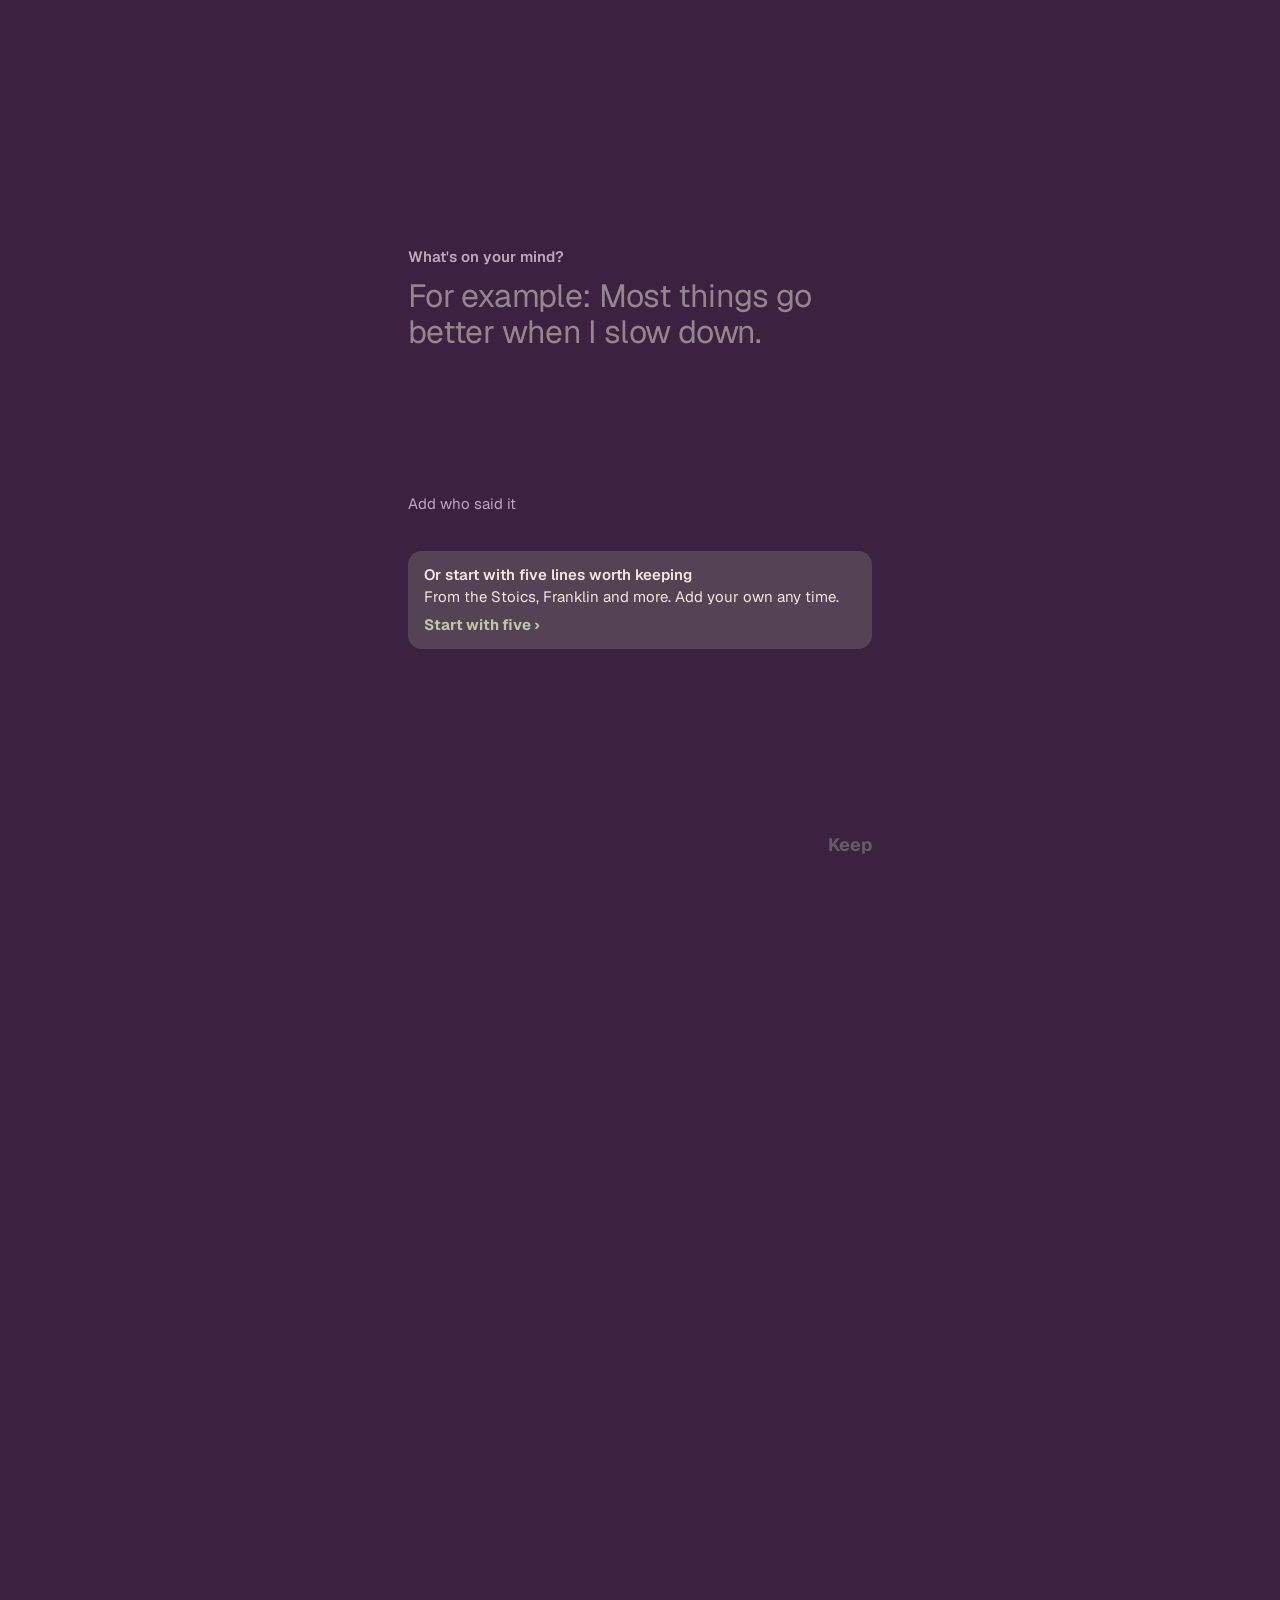
==== commit d2b312e6: "Scales 2.37.0: the 18 November review, G-1 to G-39 Scales Full sold only where Apple Intelligence ru" ====
--- a/index.html
+++ b/index.html
@@ -5,13 +5,14 @@
 <meta name="viewport" content="width=device-width,initial-scale=1,maximum-scale=1,user-scalable=no,viewport-fit=cover">
 <title>Scales</title>
 <meta name="apple-mobile-web-app-capable" content="yes">
+<meta name="mobile-web-app-capable" content="yes">
 <meta name="apple-mobile-web-app-title" content="Scales">
 <meta name="apple-mobile-web-app-status-bar-style" content="default">
 <meta name="theme-color" content="#B9C9A3" id="themeColor">
 <link rel="manifest" href="manifest.webmanifest">
 <link rel="apple-touch-icon" href="icons/apple-touch-icon.png">
 <link rel="icon" href="icons/favicon-32.png">
-<script>try { var ts0 = window.scalesNative && +window.scalesNative.textScale; if (ts0 > 0) { document.documentElement.style.setProperty("--ts", Math.min(1.5, Math.max(0.82, ts0))); document.documentElement.style.setProperty("--tw", Math.min(1.3, Math.max(0.82, ts0))); } } catch (e) {}
+<script>try { var ts0 = window.scalesNative && +window.scalesNative.textScale; if (ts0 > 0) { document.documentElement.style.setProperty("--ts", Math.min(2, Math.max(0.82, ts0))); document.documentElement.style.setProperty("--tw", Math.min(1.3, Math.max(0.82, ts0))); } } catch (e) {}
 try { var u0 = JSON.parse(localStorage.getItem("scales.next.ui.v1")) || {}, lk = u0.look; if (lk === "light" || lk === "dark") document.documentElement.setAttribute("data-look", lk); if (u0.theme === "stone") document.documentElement.setAttribute("data-theme", "stone"); } catch (e) {}</script>
 <style>
 @font-face { font-family:"Geist"; font-style:normal; font-weight:100 900; font-display:swap; src:url("fonts/geist-latin.woff2") format("woff2"); }
@@ -23,7 +24,11 @@
      --tw scales the thought itself, capped lower (1.3) so a long thought still fits on one screen. */
   --ts: 1; --tw: 1;
   --pist: #B9C9A3; --pist-ink: #2A1E2E; --pist-muted: #3E4830;
-  --plum: #3B2240; --plum-ink: #F1E9D8; --plum-muted: #BBA7BE; --plum-faint: #8E7A92;
+  /* 2.37.0: --plum-faint raised to 4.5:1 for placeholders (was #8E7A92, 3.6:1). */
+  --plum: #3B2240; --plum-ink: #F1E9D8; --plum-muted: #BBA7BE; --plum-faint: #A895AC;
+  /* 2.37.0: the lines, tints and the one warning color as tokens, so Stone and Dark need no duplicate rules. */
+  --line: rgba(241,233,216,.12); --line-soft: rgba(241,233,216,.08); --tint: rgba(241,233,216,.08); --pist-tint: rgba(185,201,163,.12);
+  --grab: rgba(241,233,216,.45); --danger: #F2A69B;
   /* The reading ground (Meet). Pistachio in Light; in Dark (2.5.0) it turns plum with bone words, like the Plum icon,
      and the plum screens go a step deeper so moving between them still changes ground. Pistachio stays the accent. */
   --ground: var(--pist); --ground-ink: var(--pist-ink); --ground-muted: var(--pist-muted); --ground-line: rgba(42,30,46,.14);
@@ -31,29 +36,29 @@
   --pad: 28px;
   --top: max(env(safe-area-inset-top), 20px);
   --bot: env(safe-area-inset-bottom);
-  --strip: calc(76px + var(--bot));
+  --strip: calc(56px + 20px * var(--ts) + var(--bot)); /* 2.37.0: grows with the text (76 px at standard size) */
   --ease-back: cubic-bezier(.34,1.56,.64,1);
 }
 /* Dark follows the phone, unless Settings, Appearance says Light or Dark (2.8.0; data-look on <html>). */
 @media (prefers-color-scheme: dark) {
   :root:not([data-look="light"]) { --ground: #3B2240; --ground-ink: #F1E9D8; --ground-muted: #BBA7BE; --ground-line: rgba(241,233,216,.14);
-    --plum: #23132A; --plum-muted: #B09CB4; --plum-faint: #85718A;
+    --plum: #23132A; --plum-muted: #B09CB4; --plum-faint: #9A86A0;
     --toast-bg: var(--pist); --toast-ink: #2A1E2E; color-scheme: dark; }
 }
 :root[data-look="dark"] { --ground: #3B2240; --ground-ink: #F1E9D8; --ground-muted: #BBA7BE; --ground-line: rgba(241,233,216,.14);
-  --plum: #23132A; --plum-muted: #B09CB4; --plum-faint: #85718A;
+  --plum: #23132A; --plum-muted: #B09CB4; --plum-faint: #9A86A0;
   --toast-bg: var(--pist); --toast-ink: #2A1E2E; color-scheme: dark; }
 :root[data-look="light"] { color-scheme: light; }
 /* 2.22.0 Stone: warm stone to read on, graphite for anything your hand is on; pistachio stays the accent.
    Dark follows the default's rule: the thought on graphite, the sheets a step darker. */
 :root[data-theme="stone"] { --ground: #C9C6BD; --ground-ink: #1F2124; --ground-muted: #4E4B44; --ground-line: rgba(31,33,36,.14);
-  --plum: #23262B; --plum-ink: #EEEAE2; --plum-muted: #A5A39D; --plum-faint: #7E7C77; --toast-bg: #1F2124; --toast-ink: #C9C6BD; }
+  --plum: #23262B; --plum-ink: #EEEAE2; --plum-muted: #A5A39D; --plum-faint: #9A9893; --toast-bg: #1F2124; --toast-ink: #C9C6BD; }
 @media (prefers-color-scheme: dark) {
   :root[data-theme="stone"]:not([data-look="light"]) { --ground: #23262B; --ground-ink: #EEEAE2; --ground-muted: #A5A39D; --ground-line: rgba(238,234,226,.14);
-    --plum: #16181B; --plum-muted: #98968F; --plum-faint: #75736E; --toast-bg: var(--pist); --toast-ink: #1F2124; }
+    --plum: #16181B; --plum-muted: #98968F; --plum-faint: #8E8C86; --toast-bg: var(--pist); --toast-ink: #1F2124; }
 }
 :root[data-theme="stone"][data-look="dark"] { --ground: #23262B; --ground-ink: #EEEAE2; --ground-muted: #A5A39D; --ground-line: rgba(238,234,226,.14);
-  --plum: #16181B; --plum-muted: #98968F; --plum-faint: #75736E; --toast-bg: var(--pist); --toast-ink: #1F2124; }
+  --plum: #16181B; --plum-muted: #98968F; --plum-faint: #8E8C86; --toast-bg: var(--pist); --toast-ink: #1F2124; }
 * { box-sizing: border-box; -webkit-tap-highlight-color: transparent; }
 html, body { margin: 0; height: 100%; overflow: hidden; overscroll-behavior: none; }
 body {
@@ -74,11 +79,12 @@
 [hidden] { display: none !important; }
 
 /* The corner buttons reach well past their words (2.0.1), so a thumb slightly off still lands on them. */
-.corner { position: absolute; top: calc(var(--top) + 4px); font-size: calc(16px * var(--ts)); font-weight: 500; padding: 20px 28px 20px var(--pad); min-width: 150px; text-align: left; z-index: 3; }
+.corner { position: absolute; top: calc(var(--top) + 4px); font-size: calc(16px * var(--ts)); font-weight: 500; padding: 20px 28px 20px var(--pad); min-width: calc(8em + 28px); text-align: left; z-index: 3; }
 .corner.l { left: 0; } .corner.r { right: var(--pad); }
 /* Keep and Done are words, like every other action here: pistachio, bold, with a wide tap area. */
 .act { color: var(--pist); font-weight: 700; font-size: calc(18px * var(--ts)); padding: 16px 0 16px 36px; margin-right: 0; }
-.act:disabled { opacity: 0; pointer-events: none; }
+/* 2.37.0: a word that can't be used yet shows dimmed (it used to be hidden), so you can see where Keep will be. */
+.act:disabled, .act[aria-disabled="true"] { opacity: .35; pointer-events: none; }
 
 /* ---- Meet ---- */
 /* The stage starts below the corner, so a near miss on + New never opens Edit. */
@@ -117,16 +123,15 @@
 .arrive { animation: arrive .45s ease-out 1; }
 
 #strip { position: absolute; left: 0; right: 0; bottom: 0; height: var(--strip); background: var(--plum); color: var(--plum-ink);
-  border-radius: 22px 22px 0 0; display: flex; flex-direction: column; align-items: center; padding-top: 10px; gap: 12px; transition: height .25s ease; z-index: 2; width: 100%; }
-#strip .grab { width: 36px; height: 4px; border-radius: 2px; background: rgba(241,233,216,.35); }
-#strip .row { display: flex; justify-content: space-between; width: 100%; padding: 0 var(--pad); font-size: calc(15px * var(--ts)); }
-#strip .row b { font-weight: 600; } #strip .row span { color: var(--plum-muted); }
-/* 2.28.0: the count sits beside the words, and + New has the right end of the strip (its own button, laid over it). */
-#strip .row { justify-content: flex-start; gap: 10px; }
-#stripNew { position: absolute; right: 0; bottom: 0; height: var(--strip); z-index: 3; display: flex; align-items: flex-start;
-  padding: calc(10px + 4px + 12px - 14px) var(--pad) 0 28px; color: var(--pist); font-weight: 600; font-size: calc(16px * var(--ts)); }
-#stripNew span { display: block; padding: 14px 0; line-height: calc(18px * var(--ts)); margin-top: 1px; }
-body.plum #strip, body.plum #stripNew { opacity: 0; pointer-events: none; }
+  border-radius: 22px 22px 0 0; display: flex; flex-direction: column; align-items: center; padding-top: 10px; gap: 2px; transition: height .25s ease; z-index: 2; width: 100%; cursor: pointer; }
+#strip .grab { width: 36px; height: 4px; border-radius: 2px; background: var(--grab); }
+/* 2.37.0: one row, laid out by flex: Your thoughts and the count on the left, + New on the right, both 44 pt tall.
+   (Before, + New was a separate button lined up with the row by a hand-tuned number.) */
+#strip .row { display: flex; align-items: center; justify-content: space-between; width: 100%; padding: 0 0 0 var(--pad); font-size: calc(15px * var(--ts)); }
+#stripOpen { flex: 1 1 auto; min-width: 0; display: flex; align-items: center; gap: 10px; min-height: 44px; text-align: left; }
+#stripOpen b { font-weight: 600; } #stripOpen span { color: var(--plum-muted); }
+#stripNew { flex: none; min-height: 44px; padding: 0 var(--pad) 0 28px; color: var(--pist); font-weight: 600; font-size: calc(16px * var(--ts)); }
+body.plum #strip { opacity: 0; pointer-events: none; }
 /* 2.28.0: while the sheet is shut or shutting it lies under the strip, so it slides in behind the strip and its header
    never shows in the strip's place; its contents fade as it goes. Open or being pulled up, it is on top (z-index 6). */
 #lib:not(.open):not(.drag) { z-index: 1; }
@@ -139,8 +144,7 @@
   opacity: 0; transform: translateY(8px); transition: opacity .2s, transform .2s; pointer-events: none; }
 #toast.on { opacity: 1; transform: none; pointer-events: auto; }
 #toast span { opacity: .75; }
-#toast button { padding: 10px 14px; font-weight: 700; }
-#toast #toastDel { padding-left: 4px; }
+#toast button { padding: 10px 14px; font-weight: 700; min-height: 44px; }
 #toast.done { padding: 12px 18px; }
 #toast.done span { opacity: 1; font-weight: 600; }
 /* 2.33.0: a failed save. Its own place at the top, above every sheet, so a move's Undo can never cover it. */
@@ -165,10 +169,15 @@
 /* 2.30.0: onboarding. The first screen asks one thing, and offers a set as an equal second choice. */
 /* 2.33.1: a label for the field, so tapping the question puts the cursor in it. */
 .whead { display: block; margin: 0 0 -10px; font-size: calc(15px * var(--ts)); font-weight: 600; color: var(--plum-muted); flex: none; }
-#writeText.example::placeholder { color: rgba(241,233,216,.38); }
-.startset { align-self: stretch; text-align: left; margin-top: 6px; padding: 14px 16px; border-radius: 14px; background: rgba(185,201,163,.12);
+/* 2.37.0: the example is plainly an example: regular weight, half strength, so it never looks already typed. */
+#writeText.example:placeholder-shown { font-weight: 400; }
+#writeText.example::placeholder { color: rgba(241,233,216,.5); font-weight: 400; }
+.startset { align-self: stretch; text-align: left; margin-top: 6px; padding: 14px 16px; border-radius: 14px; background: rgba(185,201,163,.2);
   color: var(--plum-ink); font-size: calc(15px * var(--ts)); line-height: 1.35; flex: none; }
-.startset b { display: block; color: var(--pist); font-weight: 600; margin-bottom: 2px; }
+.startset b { display: block; color: var(--plum-ink); font-weight: 600; margin-bottom: 2px; }
+/* 2.37.0: the card says what tapping it does, in the action color. */
+.startset .go { display: block; margin-top: 8px; color: var(--pist); font-weight: 700; }
+.addfrom { align-self: flex-start; color: var(--pist); font-weight: 600; font-size: calc(15px * var(--ts)); padding: 12px 0; min-height: 44px; flex: none; }
 /* The set offer: on the reading screen after the first thought, and on the end screen while there are few thoughts. */
 #setOffer { position: absolute; left: 16px; right: 16px; bottom: calc(var(--strip) + 14px); z-index: 4; background: var(--plum); color: var(--plum-ink);
   border-radius: 18px; padding: 16px 18px 10px; box-shadow: 0 10px 30px rgba(20,10,24,.25); }
@@ -185,7 +194,7 @@
 #tip .hole { position: absolute; border-radius: 16px; box-shadow: 0 0 0 200vmax rgba(18,9,22,.66); pointer-events: none; transition: opacity .2s; }
 #tip .tt { position: absolute; left: var(--pad); right: var(--pad); color: #F1E9D8; font-size: calc(17px * var(--ts)); font-weight: 600; line-height: 1.35; }
 #tip .tt span { display: block; margin-top: 8px; font-size: calc(14px * var(--ts)); font-weight: 400; color: #BBA7BE; }
-#tipsAgain { margin-top: 18px; border-top: 1px solid rgba(241,233,216,.12); padding-left: 0; padding-right: 0; }
+#tipsAgain { margin-top: 18px; border-top: 1px solid var(--line); padding-left: 0; padding-right: 0; }
 #tipsAgain .v { font-size: calc(14px * var(--ts)); color: var(--plum-muted); }
 .swipehint { position: absolute; left: 50%; bottom: calc(var(--bot) + 18px); transform: translateX(-50%); white-space: nowrap;
   background: var(--plum-ink); color: var(--plum); font-size: calc(15px * var(--ts)); font-weight: 600; padding: 11px 18px; border-radius: 999px;
@@ -205,12 +214,14 @@
 .byfield::placeholder { color: var(--plum-faint); }
 .formfoot { position: absolute; left: var(--pad); right: var(--pad); bottom: calc(var(--bot) + 28px); display: flex; align-items: center; justify-content: space-between; }
 .quiet { color: var(--plum-muted); font-size: calc(15px * var(--ts)); padding: 12px 0; }
+/* 2.37.0: Choose a file is an action, so it is an action word. */
+#impFileBtn { color: var(--pist); font-weight: 600; }
 .quiet.armed { color: var(--plum-ink); font-weight: 700; }
 /* 2.29.0: Delete, armed, turns a soft coral, and a thin line shows the 4 seconds before it resets. */
 #editDelete { position: relative; }
-#editDelete.armed { color: #F2A69B; }
-#editDelete .dbar { position: absolute; left: 0; bottom: 6px; height: 3px; border-radius: 2px; background: rgba(242,166,155,.25); width: 100%; overflow: hidden; }
-#editDelete .dbar i { display: block; height: 100%; background: #F2A69B; width: 100%; transform-origin: left; animation: dbar 4s linear forwards; }
+#editDelete.armed { color: var(--danger); }
+#editDelete .dbar { position: absolute; left: 0; bottom: 6px; height: 3px; border-radius: 2px; background: color-mix(in srgb, var(--danger) 25%, transparent); width: 100%; overflow: hidden; }
+#editDelete .dbar i { display: block; height: 100%; background: var(--danger); width: 100%; transform-origin: left; animation: dbar 4s linear forwards; }
 @keyframes dbar { to { transform: scaleX(0); } }
 @media (prefers-reduced-motion: reduce) { #editDelete .dbar i { animation: none; } }
 .kept { position: absolute; left: var(--pad); right: var(--pad); top: 0; bottom: 0; display: flex; flex-direction: column; justify-content: center; gap: 8px; }
@@ -229,7 +240,7 @@
 #libShade { position: absolute; inset: 0; z-index: 5; display: none; }
 #libShade.on { display: block; }
 #lib .grabbtn { align-self: center; padding: 10px 40px 14px; touch-action: none; }
-#lib .grabbtn i { display: block; width: 36px; height: 4px; border-radius: 2px; background: rgba(241,233,216,.35); }
+#lib .grabbtn i { display: block; width: 36px; height: 4px; border-radius: 2px; background: var(--grab); }
 #lib header { padding: 0 var(--pad) 14px; display: flex; flex-direction: column; gap: 14px; touch-action: none; }
 #lib header div { display: flex; justify-content: space-between; align-items: baseline; }
 #lib h2 { margin: 0; font-size: calc(28px * var(--ts)); font-weight: 700; letter-spacing: -0.02em; }
@@ -243,22 +254,25 @@
 /* 2.33.0: every word-action is at least 44 points tall to a finger (Apple's minimum), without changing how it looks:
    an invisible ::before widens the touch area around the word. The filter row gets room above and below so its
    sideways scroll doesn't clip that area. */
-.lrow .back, .seg button, .bylink, .ewords button, #setOffer .so button, #setOffer .no, #impFileBtn, #argPage .lk button, .whynext, #toast button, #lib .grabbtn { position: relative; }
-.lrow .back::before, .seg button::before, .bylink::before, .ewords button::before, #editDelete::before, #ten .no::before, #setOffer .so button::before, #setOffer .no::before,
+.lrow .back, .lrow .del, .seg button, .bylink, .ewords button, .addfrom, #setOffer .so button, #setOffer .no, #impFileBtn, #argPage .lk button, .whynext, #toast button, #lib .grabbtn { position: relative; }
+.lrow .back::before, .lrow .del::before, .addfrom::before, .seg button::before, .bylink::before, .ewords button::before, #editDelete::before, #ten .no::before, #setOffer .so button::before, #setOffer .no::before,
 #impFileBtn::before, #argPage .lk button::before, .whynext::before, #toast button::before, #lib .grabbtn::before, #saveFail button::before {
   content: ""; position: absolute; left: -6px; right: -6px; top: 50%; height: max(44px, 100%); transform: translateY(-50%); }
 #lib .seg { padding-top: 6px; padding-bottom: 6px; margin-top: -6px; margin-bottom: -6px; }
-.seg button { font-size: calc(14px * var(--ts)); padding: 7px 13px; border-radius: 999px; color: var(--plum-muted); background: rgba(241,233,216,.06); white-space: nowrap; flex: none; }
-.seg button[aria-pressed="true"] { color: var(--plum); background: var(--plum-ink); font-weight: 600; }
-#q { width: 100%; font: inherit; font-size: calc(16px * var(--ts)); color: var(--plum-ink); background: rgba(241,233,216,.08); border: 0; border-radius: 12px; padding: 12px 14px; outline: none; caret-color: var(--pist); user-select: text; -webkit-user-select: text; }
-#q::placeholder { color: var(--plum-faint); }
+/* 2.37.0: filters are words, not pills: the chosen one in ink, a little bolder, with a 2 px line under it. */
+.seg button { font-size: calc(15px * var(--ts)); padding: 0 2px; min-height: 44px; color: var(--plum-muted); background: none; white-space: nowrap; flex: none;
+  border-bottom: 2px solid transparent; border-radius: 0; }
+.seg button[aria-pressed="true"], .seg button[aria-checked="true"] { color: var(--plum-ink); font-weight: 600; border-bottom-color: var(--plum-ink); }
+#lib .seg { gap: 20px; }
+#q { width: 100%; font: inherit; font-size: calc(16px * var(--ts)); color: var(--plum-ink); background: var(--tint); border: 0; border-radius: 12px; padding: 12px 14px; outline: none; caret-color: var(--pist); user-select: text; -webkit-user-select: text; }
+#q::placeholder { color: var(--plum-muted); }
 #libList { flex: 1 1 auto; overflow-y: auto; -webkit-overflow-scrolling: touch; touch-action: pan-y; padding: 0 var(--pad) calc(var(--bot) + 32px); }
 #libList h3 { margin: 18px 0 2px; font-size: calc(13px * var(--ts)); font-weight: 500; color: var(--plum-muted); }
-.lrow { display: flex; justify-content: space-between; align-items: baseline; gap: 16px; padding: 14px 0; border-bottom: 1px solid rgba(241,233,216,.12); width: 100%; text-align: left; }
+.lrow { display: flex; justify-content: space-between; align-items: baseline; gap: 16px; padding: 14px 0; border-bottom: 1px solid var(--line); width: 100%; text-align: left; }
 .lrow .t { font-size: calc(17px * var(--ts)); line-height: 1.3; }
 .lrow .m { font-size: calc(13px * var(--ts)); color: var(--plum-muted); white-space: nowrap; }
 /* 2.15.0: the list by where you stand. Each group is one row (name, a short line, count); tap to open it. */
-.lgrp { display: flex; align-items: center; gap: 12px; width: 100%; text-align: left; padding: 15px 0; border-bottom: 1px solid rgba(241,233,216,.12); min-height: 64px; }
+.lgrp { display: flex; align-items: center; gap: 12px; width: 100%; text-align: left; padding: 15px 0; border-bottom: 1px solid var(--line); min-height: 64px; }
 .lgrp .gt { flex: 1 1 auto; min-width: 0; display: flex; flex-direction: column; gap: 3px; }
 .lgrp .gn { font-size: calc(17px * var(--ts)); font-weight: 600; }
 .lgrp .gd { font-size: calc(13px * var(--ts)); color: var(--plum-muted); }
@@ -266,7 +280,7 @@
 .lgrp .gv { display: inline-block; font-size: calc(18px * var(--ts)); color: var(--plum-muted); transition: transform .2s; width: 12px; text-align: center; }
 .lgrp[aria-expanded="true"] .gv { transform: rotate(90deg); }
 .lgrp + .gbody .lrow.one { padding-left: 14px; }
-.gbody { border-bottom: 1px solid rgba(241,233,216,.12); }
+.gbody { border-bottom: 1px solid var(--line); }
 .gbody .lrow.one:last-child { border-bottom: 0; }
 #libList h3.js { margin-top: 10px; }
 /* 2.13.0: one calm line per thought, cut with an ellipsis, so the list can be scanned. */
@@ -276,6 +290,11 @@
 .lrow.one .m { display: inline-flex; align-items: center; gap: 6px; flex: none; }
 .lrow.one .m .bk { width: 10px; height: 13px; margin: 0; }
 .lrow.away .t { color: var(--plum-muted); }
+.lrow .t { text-align: left; }
+#libToast { position: absolute; left: 16px; right: 16px; bottom: calc(var(--bot) + 16px); z-index: 3; display: flex; align-items: center; justify-content: space-between;
+  background: var(--plum-ink); color: var(--plum); border-radius: 16px; padding: 4px 4px 4px 18px; font-size: calc(15px * var(--ts)); }
+#libToast[hidden] { display: none; }
+#libToast button { min-height: 44px; padding: 0 16px; font-weight: 700; }
 /* The archive row: quiet, at the foot of All; and the way back at the top of Put away. */
 .lrow.arch { align-items: center; margin-top: 20px; min-height: 52px; }
 .lrow.arch .t { color: var(--plum-muted); font-size: calc(16px * var(--ts)); }
@@ -285,7 +304,8 @@
 #editMark { right: 0; min-width: 0; padding: 20px var(--pad) 20px 28px; display: flex; align-items: center; gap: 8px; color: var(--plum-muted); }
 #editMark svg { width: 16px; height: 20px; }
 #editMark[aria-pressed="true"] { color: var(--pist); font-weight: 600; }
-.lrow .back { font-size: calc(13px * var(--ts)); font-weight: 600; color: var(--pist); white-space: nowrap; padding: 4px 0; }
+.lrow .back, .lrow .del { font-size: calc(13px * var(--ts)); font-weight: 600; color: var(--pist); white-space: nowrap; padding: 4px 0; }
+.lrow .del { color: var(--plum-muted); font-weight: 500; margin-left: 14px; } .lrow .del.armed { color: var(--danger); font-weight: 700; }
 #libList { padding-bottom: calc(var(--bot) + 40px); }
 #lib header .top { display: flex; justify-content: space-between; align-items: center; }
 /* 2.28.1: with + New gone from the sheet, the gear lines up with the search field and the list (its 24 px icon sits in a 48 px tap area). */
@@ -295,7 +315,7 @@
 #lib .qrow .gear { flex: none; margin-right: -12px; }
 /* 2.29.0: one finding from Insights, a sentence a day; tap for the page. */
 #lib .daily { display: grid; grid-template-columns: 1fr auto; column-gap: 10px; align-items: center; width: 100%; text-align: left;
-  background: rgba(185,201,163,.12); border-radius: 14px; padding: 12px 14px; color: var(--plum-ink); }
+  background: var(--pist-tint); border-radius: 14px; padding: 12px 14px; color: var(--plum-ink); }
 #lib .daily .k { grid-column: 1; font-size: calc(12px * var(--ts)); color: var(--plum-muted); margin-bottom: 2px; }
 #lib .daily .s { grid-column: 1; font-size: calc(15px * var(--ts)); line-height: 1.35; }
 #lib .daily .s b { color: var(--pist); font-weight: 700; }
@@ -317,7 +337,7 @@
 .page .body { flex: 1 1 auto; overflow-y: auto; -webkit-overflow-scrolling: touch; touch-action: pan-y; padding: 0 0 calc(var(--bot) + 40px); }
 .page .sh { margin: 26px var(--pad) 4px; font-size: calc(13px * var(--ts)); font-weight: 500; color: var(--plum-muted); }
 .srow { display: flex; justify-content: space-between; align-items: center; gap: 16px; width: 100%; min-height: 52px; padding: 0 var(--pad); font-size: calc(17px * var(--ts)); text-align: left;
-  border-bottom: 1px solid rgba(241,233,216,.12); }
+  border-bottom: 1px solid var(--line); }
 .srow .v { font-size: calc(15px * var(--ts)); color: var(--plum-muted); white-space: nowrap; }
 .srow .chev { color: var(--plum-muted); font-size: calc(20px * var(--ts)); }
 .srow .v .chev { margin-left: 6px; vertical-align: -1px; }
@@ -331,10 +351,10 @@
 .imptext { display: block; margin: 14px var(--pad) 0; width: calc(100% - 2 * var(--pad)); min-height: 150px; font-size: calc(16px * var(--ts)); line-height: 1.45;
   background: rgba(241,233,216,.06); border-radius: 12px; padding: 12px 14px; }
 .improw { display: flex; align-items: center; justify-content: space-between; gap: 12px; margin: 4px var(--pad) 0; flex-wrap: wrap; }
-.improw .seg { display: flex; gap: 6px; }
+.improw .seg { display: flex; gap: 18px; }
 .improw .seg[hidden] { display: none; }
 #impList { margin-top: 6px; }
-#impList .ir { display: block; width: 100%; text-align: left; padding: 12px var(--pad); border-bottom: 1px solid rgba(241,233,216,.12); }
+#impList .ir { display: block; width: 100%; text-align: left; padding: 12px var(--pad); border-bottom: 1px solid var(--line); }
 #impList .ir .t { display: -webkit-box; -webkit-line-clamp: 3; -webkit-box-orient: vertical; overflow: hidden; font-size: calc(16px * var(--ts)); line-height: 1.35; white-space: pre-line; }
 #impList .ir .b { display: block; margin-top: 4px; font-size: calc(13px * var(--ts)); color: var(--plum-muted); }
 #impList .ir.off .t, #impList .ir.off .b { text-decoration: line-through; opacity: .45; }
@@ -346,24 +366,24 @@
 #aiNote .note { margin: 14px var(--pad) 6px; font-size: calc(18px * var(--ts)); line-height: 1.5; }
 #aiNote .facts { margin: 6px var(--pad) 0; padding: 0 0 0 18px; font-size: calc(14px * var(--ts)); line-height: 1.5; color: var(--plum-muted); }
 #aiNote table { margin: 10px var(--pad) 0; width: calc(100% - 2 * var(--pad)); border-collapse: collapse; font-size: calc(13px * var(--ts)); color: var(--plum-muted); font-variant-numeric: tabular-nums; }
-#aiNote th, #aiNote td { text-align: right; padding: 4px 0 4px 8px; border-bottom: 1px solid rgba(241,233,216,.08); }
+#aiNote th, #aiNote td { text-align: right; padding: 4px 0 4px 8px; border-bottom: 1px solid var(--line-soft); }
 #aiNote th:first-child, #aiNote td:first-child { text-align: left; padding-left: 0; }
 .srow.clr { min-height: 44px; font-size: calc(15px * var(--ts)); color: var(--plum-muted); padding-left: calc(var(--pad) + 14px); }
 .srow.clr.armed { color: var(--plum-ink); font-weight: 700; }
 .snote { margin: 10px var(--pad) 0; font-size: calc(14px * var(--ts)); line-height: 1.45; color: var(--plum-muted); }
 .snote.ok { color: var(--pist); }
 /* Settings (2.11.0): each group is a card one step lighter than the page, with its label above. */
-.grp { margin: 0 16px; background: rgba(241,233,216,.08); border-radius: 16px; overflow: hidden; }
+.grp { margin: 0 16px; background: var(--tint); border-radius: 16px; overflow: hidden; }
 #settings .sh { margin: 28px calc(16px + 18px) 8px; font-size: calc(13px * var(--ts)); font-weight: 500; letter-spacing: .02em; color: var(--plum-muted); }
 #settings .snote, #sets .snote, #imp .snote { margin-left: calc(16px + 18px); margin-right: calc(16px + 18px); }
 /* Sets and Import take the same cards. */
-#setList:not(:empty) { margin: 14px 16px 0; background: rgba(241,233,216,.08); border-radius: 16px; overflow: hidden; }
+#setList:not(:empty) { margin: 14px 16px 0; background: var(--tint); border-radius: 16px; overflow: hidden; }
 #setList .srow { padding-left: 18px; padding-right: 18px; }
 #setList .srow:last-child { border-bottom: 0; }
 #setList .srow.clr { padding-left: 32px; }
-#imp .imptext { margin: 14px 16px 0; width: calc(100% - 32px); background: rgba(241,233,216,.08); border-radius: 16px; padding: 14px 18px; }
+#imp .imptext { margin: 14px 16px 0; width: calc(100% - 32px); background: var(--tint); border-radius: 16px; padding: 14px 18px; }
 #imp .improw { margin: 4px 34px 0; }
-#impList:not(:empty) { margin: 10px 16px 0; background: rgba(241,233,216,.08); border-radius: 16px; overflow: hidden; }
+#impList:not(:empty) { margin: 10px 16px 0; background: var(--tint); border-radius: 16px; overflow: hidden; }
 #impList .ir { padding: 12px 18px; }
 #impList .ir:last-child { border-bottom: 0; }
 #impList .more { margin: 10px 18px; }
@@ -372,9 +392,9 @@
 .grp > .srow:last-child, .grp > :last-child { border-bottom: 0; }
 .grp .lookrow { display: flex; align-items: center; min-height: 52px; padding: 0 18px; font-size: calc(17px * var(--ts)); }
 .grp .lookseg { margin: 0; padding: 0 18px 14px; }
-.grp #lookSec:not([hidden]) + .srow { border-top: 1px solid rgba(241,233,216,.12); }
-.grp #themeSec + #lookSec:not([hidden]) { border-top: 1px solid rgba(241,233,216,.12); }
-.grp #themeSec + #lookSec[hidden] + .srow:not([hidden]) { border-top: 1px solid rgba(241,233,216,.12); }
+.grp #lookSec:not([hidden]) + .srow { border-top: 1px solid var(--line); }
+.grp #themeSec + #lookSec:not([hidden]) { border-top: 1px solid var(--line); }
+.grp #themeSec + #lookSec[hidden] + .srow:not([hidden]) { border-top: 1px solid var(--line); }
 .lookseg .tdot { display: inline-block; width: 11px; height: 11px; border-radius: 50%; margin-right: 7px; vertical-align: -1px; box-shadow: inset 0 0 0 1px rgba(0,0,0,.18); }
 /* The mark, small and last: the icon in one color, and where your thoughts live. */
 /* 2.13.0: the icon and the line side by side. */
@@ -391,8 +411,8 @@
 #vEdit { top: calc(var(--top) + 36px); left: 0; right: 0; bottom: 0; background: var(--plum); color: var(--plum-ink); border-radius: 22px 22px 0 0;
   z-index: 7; transform: translateY(100%); transition: transform .32s cubic-bezier(.2,.8,.2,1); box-shadow: 0 -10px 34px rgba(20,10,24,.22); }
 #vEdit.up { transform: none; }
-#vEdit .egrab { position: absolute; top: 0; left: 50%; margin-left: -58px; width: 116px; padding: 10px 40px 14px; z-index: 4; }
-#vEdit .egrab i { display: block; width: 36px; height: 4px; border-radius: 2px; background: rgba(241,233,216,.35); }
+#vEdit .egrab { position: absolute; top: 0; left: 50%; margin-left: -40px; width: 80px; padding: 10px 22px 14px; z-index: 4; }
+#vEdit .egrab i { display: block; width: 36px; height: 4px; border-radius: 2px; background: var(--grab); }
 #vEdit .corner { top: 12px; }
 #vEdit .sheetform { top: 72px; }
 #editShade { position: absolute; inset: 0; z-index: 6; background: rgba(20,10,24,.26); opacity: 0; pointer-events: none; transition: opacity .32s; }
@@ -407,7 +427,8 @@
 #vEdit .hist { margin: 6px 0 0; color: var(--plum-muted); }
 .ewords { display: flex; gap: 28px; margin-top: 22px; flex: none; }
 .ewords[hidden] { display: none; }
-.ewords button { font-size: calc(16px * var(--ts)); font-weight: 600; color: var(--pist); padding: 6px 0; }
+.ewords { flex-wrap: wrap; row-gap: 0; }
+.ewords button { font-size: calc(16px * var(--ts)); font-weight: 600; color: var(--pist); padding: 6px 0; min-height: 44px; }
 .ewords button.on { color: var(--plum-muted); font-weight: 500; }
 .ewords button[hidden] { display: none; }
 .enote { margin-top: 16px; font-size: calc(17px * var(--ts)); line-height: 1.45; min-height: 52px; }
@@ -415,7 +436,8 @@
 #vEdit .argbox { margin-top: 18px; }
 /* 2.19.0 Insights as findings: one sentence each, the evidence a tap away. */
 #insBody { padding: 4px var(--pad) 0 !important; }
-.fd { display: grid; grid-template-columns: 92px 1fr 14px; align-items: center; gap: 10px; width: 100%; text-align: left; padding: 16px 0; border-bottom: 1px solid rgba(241,233,216,.12); }
+/* 2.37.0: the number column grows with its number (at larger text "75%" no longer clips). */
+.fd { display: grid; grid-template-columns: minmax(calc(92px + (var(--ts) - 1) * 40px), max-content) minmax(0, 1fr) 14px; align-items: center; gap: 10px; width: 100%; text-align: left; padding: 16px 0; border-bottom: 1px solid var(--line); }
 /* 2.23.0: the number column */
 .fd .n { font-size: calc(40px * var(--ts)); font-weight: 700; letter-spacing: -0.03em; line-height: 1; color: var(--pist); font-variant-numeric: tabular-nums; }
 .fd .n.word { font-size: calc(24px * var(--ts)); letter-spacing: -0.01em; }
@@ -423,16 +445,16 @@
 .fd .n.zero { color: var(--plum-muted); }
 .fd .tx { min-width: 0; display: flex; flex-direction: column; gap: 3px; }
 .fd .s { font-size: calc(17px * var(--ts)); line-height: 1.2; font-weight: 600; color: var(--plum-ink); }
-.fd .d { font-size: calc(13.5px * var(--ts)); line-height: 1.35; color: var(--plum-muted); }
+.fd .d { font-size: calc(13px * var(--ts)); line-height: 1.35; color: var(--plum-muted); }
 #insBody .soon { margin-top: 28px; }
 #insBody .soon p { margin: 0 0 10px; font-size: calc(13px * var(--ts)); color: var(--plum-muted); }
-#insBody .chips { display: flex; flex-wrap: wrap; gap: 8px; }
-#insBody .chips i { font-style: normal; font-size: calc(13px * var(--ts)); color: var(--plum-muted); opacity: .85; padding: 6px 12px; border-radius: 999px; border: 1px solid rgba(241,233,216,.12); }
+/* 2.37.0: what's still to come is a plain line of words, not chips that look tappable. */
+#insBody .chips { margin: 0; font-size: calc(14px * var(--ts)); line-height: 1.45; color: var(--plum-muted); }
 .fd .c { font-size: calc(20px * var(--ts)); color: var(--plum-muted); transition: transform .2s; display: inline-block; width: 12px; text-align: center; margin-top: 1px; }
 .fd.open .c { transform: rotate(90deg); }
 .fd.plain { cursor: default; } .fd.plain .c { visibility: hidden; }
-.ev { padding: 0 0 8px 102px; border-bottom: 1px solid rgba(241,233,216,.12); animation: argIn .35s ease both; }
-.ir { display: flex; justify-content: space-between; gap: 12px; padding: 11px 0; border-bottom: 1px solid rgba(241,233,216,.08); font-size: calc(15px * var(--ts)); }
+.ev { padding: 0 0 8px calc(102px + (var(--ts) - 1) * 40px); border-bottom: 1px solid var(--line); animation: argIn .35s ease both; }
+.ir { display: flex; justify-content: space-between; gap: 12px; padding: 11px 0; border-bottom: 1px solid var(--line-soft); font-size: calc(15px * var(--ts)); }
 .ir:last-child { border-bottom: 0; }
 .ir .t { min-width: 0; overflow: hidden; text-overflow: ellipsis; white-space: nowrap; }
 .ir .t .w, .ir .t .w2 { display: block; white-space: normal; font-size: calc(13px * var(--ts)); margin-top: 3px; }
@@ -448,7 +470,7 @@
 #insBody { padding-top: 4px; }
 #insBody .lead { margin: 6px var(--pad) 4px; font-size: calc(14px * var(--ts)); line-height: 1.45; color: var(--plum-muted); }
 #insBody .sh { margin-top: 30px; }
-.ins { margin: 0 var(--pad); padding: 12px 0; border-bottom: 1px solid rgba(241,233,216,.12); }
+.ins { margin: 0 var(--pad); padding: 12px 0; border-bottom: 1px solid var(--line); }
 .ins:last-of-type { border-bottom: 0; }
 .ins .q { margin: 0; font-size: calc(17px * var(--ts)); line-height: 1.35; display: -webkit-box; -webkit-line-clamp: 2; -webkit-box-orient: vertical; overflow: hidden; }
 .ins .was { margin: 0 0 6px; font-size: calc(15px * var(--ts)); line-height: 1.35; color: var(--plum-muted); text-decoration: line-through; text-decoration-color: rgba(187,167,190,.5); display: -webkit-box; -webkit-line-clamp: 2; -webkit-box-orient: vertical; overflow: hidden; }
@@ -459,7 +481,7 @@
 .bars { display: flex; align-items: flex-end; gap: 8px; height: 46px; margin: 14px 0 6px; }
 .bars i { flex: 1; background: rgba(241,233,216,.16); border-radius: 3px 3px 0 0; min-height: 3px; }
 .bars i.top { background: var(--pist); }
-.barl { display: flex; gap: 8px; font-size: calc(11px * var(--ts)); color: var(--plum-muted); }
+.barl { display: flex; gap: 8px; font-size: calc(12px * var(--ts)); color: var(--plum-muted); }
 .barl span { flex: 1; text-align: center; }
 /* Say why */
 .whybody { display: flex; flex-direction: column; gap: 18px; padding: 8px var(--pad) 0 !important; }
@@ -470,6 +492,8 @@
 #toast #toastWhy { font-weight: 500; padding: 10px 12px; margin-left: 2px; opacity: .85; }
 #toast:not(.done) #toastMsg { padding-right: 12px; margin-right: 2px; border-right: 1px solid currentColor; border-right-color: color-mix(in srgb, currentColor 30%, transparent); }
 /* 2.31.0: refining a thought. */
+.getapp { display: block; margin: 6px var(--pad) 4px; padding: 14px 16px; border-radius: 14px; background: var(--pist-tint); color: var(--plum-ink); text-decoration: none; font-size: calc(14px * var(--ts)); line-height: 1.4; }
+.getapp b { display: block; font-size: calc(15px * var(--ts)); margin-bottom: 2px; } .getapp span { display: block; margin-top: 6px; color: var(--pist); font-weight: 600; }
 .whynext { align-self: flex-start; color: var(--pist); font-weight: 600; font-size: calc(15px * var(--ts)); padding: 12px 0; }
 #vEdit .grew { margin: 12px 0 0; padding: 12px 14px; border-radius: 12px; background: rgba(241,233,216,.06); font-size: calc(13px * var(--ts)); line-height: 1.45; color: var(--plum-muted); }
 #vEdit .grew b { display: block; margin-top: 3px; color: var(--plum-ink); font-weight: 600; font-size: calc(14px * var(--ts)); }
@@ -481,7 +505,7 @@
 .lrow.one.away.has-why .t .tt { display: block; white-space: nowrap; overflow: hidden; text-overflow: ellipsis; }
 /* 2.16.0 Argue with it: a word, then plain text under a thin rule. No box, no badge. */
 .ewords button:disabled { color: var(--plum-muted); font-weight: 500; }
-.argbox { margin-top: -6px; padding-top: 16px; border-top: 1px solid rgba(241,233,216,.12); animation: argIn .45s ease both; }
+.argbox { margin-top: -6px; padding-top: 16px; border-top: 1px solid var(--line); animation: argIn .45s ease both; }
 @keyframes argIn { from { opacity: 0; transform: translateY(6px); } to { opacity: 1; transform: none; } }
 .argbox .k { margin: 0 0 5px; font-size: calc(13px * var(--ts)); color: var(--plum-muted); }
 .argbox .v { margin: 0 0 16px; font-size: calc(16px * var(--ts)); line-height: 1.45; }
@@ -510,7 +534,7 @@
 #argPage .aearlylist .ea { margin-top: 12px; padding: 12px 14px; border-radius: 12px; background: rgba(241,233,216,.05); font-size: calc(14px * var(--ts)); line-height: 1.45; }
 #argPage .aearlylist .ea .w { color: var(--plum-muted); text-decoration: line-through; text-decoration-color: rgba(187,167,190,.45); margin: 0 0 8px; }
 #argPage .aearlylist .ea p { margin: 0 0 6px; } #argPage .aearlylist .ea b { font-weight: 600; color: var(--plum-muted); font-size: calc(12px * var(--ts)); display: block; }
-#argPage .aend { flex: none; border-top: 1px solid rgba(241,233,216,.12); padding: 14px var(--pad) calc(var(--bot) + 18px); }
+#argPage .aend { flex: none; border-top: 1px solid var(--line); padding: 14px var(--pad) calc(var(--bot) + 18px); }
 #argPage .ask { margin: 0 0 8px; font-size: calc(16px * var(--ts)); font-style: italic; }
 #argPage .lk { display: flex; gap: 24px; } #argPage .lk button { color: var(--pist); font-weight: 600; font-size: calc(15px * var(--ts)); padding: 6px 0; }
 #argPage .lk button.q { color: var(--plum-muted); font-weight: 500; } #argPage .lk button:disabled { color: var(--plum-muted); }
@@ -520,7 +544,7 @@
 .argbox a { color: var(--pist); font-weight: 600; text-decoration: none; }
 /* 2.16.0 Tensions: one row in Your thoughts (a dot when a new pair is found), pairs with "and yet" between. */
 .lgrp.dot .gn::after { content: ""; display: inline-block; width: 6px; height: 6px; border-radius: 50%; background: var(--pist); margin-left: 8px; vertical-align: middle; }
-.tpair { display: block; width: 100%; text-align: left; padding: 12px 0 12px 14px; border-bottom: 1px solid rgba(241,233,216,.12); font-size: calc(16px * var(--ts)); }
+.tpair { display: block; width: 100%; text-align: left; padding: 12px 0 12px 14px; border-bottom: 1px solid var(--line); font-size: calc(16px * var(--ts)); }
 .tpair .l { display: block; white-space: nowrap; overflow: hidden; text-overflow: ellipsis; }
 .tpair i { display: block; font-style: normal; font-size: calc(12px * var(--ts)); color: var(--plum-muted); margin: 3px 0; }
 .gbody .tpair:last-child { border-bottom: 0; }
@@ -532,15 +556,16 @@
 #ten .by { margin: 9px 0 0; font-size: calc(14px * var(--ts)); font-weight: 500; color: var(--ground-muted); }
 #ten .yet { margin: 30px 0; display: flex; align-items: center; gap: 12px; font-size: calc(14px * var(--ts)); font-weight: 500; color: var(--ground-muted); }
 #ten .yet::after { content: ""; flex: 1; height: 1px; background: var(--ground-line); }
-#ten .tdone { position: absolute; left: 0; right: 0; top: calc(var(--top) + 76px); margin: 0; text-align: center; font-size: calc(15px * var(--ts)); font-weight: 500; opacity: .8; color: var(--ground-ink); pointer-events: none; }
+/* 2.37.0: Done is a real button (VoiceOver can find the way out), centred where "↑ Done" always sat. */
+#ten .tdone { position: absolute; left: 50%; transform: translateX(-50%); top: calc(var(--top) + 64px); margin: 0; padding: 12px 24px; min-height: 44px; text-align: center; font-size: calc(15px * var(--ts)); font-weight: 500; opacity: .8; color: var(--ground-ink); white-space: nowrap; }
 #ten .no { position: absolute; left: 50%; bottom: 22px; transform: translateX(-50%); font-size: calc(15px * var(--ts)); font-weight: 500; color: var(--ground-muted); padding: 12px 20px; white-space: nowrap; }
 #ten.go { transition: transform .28s cubic-bezier(.4,0,.2,1), opacity .28s; transform: translateY(-60px); opacity: 0; }
 .made p { margin: 0; font-size: calc(12px * var(--ts)); line-height: 1.45; color: var(--plum-muted); }
 /* Settings, Look (2.8.0): Appearance is three choices in a row, like the library filters. */
-.lookseg { display: flex; gap: 8px; margin: 8px var(--pad) 0; }
+.lookseg { display: flex; gap: 20px; margin: 8px var(--pad) 0; }
 /* 2.33.0: on the Settings card the unselected choice sits on two tints; a touch lighter so it reads at 4.5:1. */
 .lookseg button:not([aria-checked="true"]) { color: color-mix(in srgb, var(--plum-muted) 78%, var(--plum-ink)); }
-.lookseg button[aria-checked="true"] { color: var(--plum); background: var(--plum-ink); font-weight: 600; }
+.lookseg button[aria-checked="true"] { color: var(--plum-ink); font-weight: 600; border-bottom-color: var(--plum-ink); }
 .icons { display: grid; grid-template-columns: repeat(4, 1fr); gap: 8px; padding: 10px var(--pad) 0; }
 .icons button { display: flex; flex-direction: column; align-items: center; gap: 8px; padding: 6px 0; font-size: calc(13px * var(--ts)); color: var(--plum-muted); }
 .icons img { width: 60px; height: 60px; border-radius: 14px; box-shadow: 0 0 0 1px rgba(241,233,216,.22); outline: 2px solid transparent; outline-offset: 3px; transition: outline-color .15s; }
@@ -573,7 +598,8 @@
 
 @media (prefers-reduced-motion: reduce) {
   * { animation: none !important; }
-  #carry, #lib, body, .page { transition-duration: 0s !important; }
+  /* 2.37.0: Edit, a tension leaving and the strip's stretch are included. */
+  #carry, #lib, body, .page, #vEdit, #vEdit.settle, #vEdit.closing, #ten.go, #strip, #editShade, #toast { transition-duration: 0s !important; }
 }
 </style>
 </head>
@@ -592,22 +618,20 @@
     </div>
   </div>
   <div id="empty" hidden><h1 id="emptyHead">That's all for today.</h1><p id="emptySub"></p>
-    <div id="emptyActs"><button type="button" id="earlyBtn">Keep going</button><button type="button" id="earlyWrite">Write one</button><button type="button" id="earlyMarked" hidden>Bookmarked</button></div></div>
+    <div id="emptyActs"><button type="button" id="earlyBtn">Keep going</button><button type="button" id="earlyWrite">Write one</button><button type="button" id="earlyMarked" hidden>Bookmarked</button><button type="button" id="earlyFull" hidden>Scales Full</button></div></div>
   <p class="hint" id="hintDown" aria-hidden="true">Put away</p>
   <div class="sr" id="srActs">
     <button type="button" id="srNext">Next thought</button>
     <button type="button" id="srAway">Put away</button>
     <button type="button" id="srEdit">Edit this thought</button>
   </div>
-  <button id="strip" type="button" aria-label="Your thoughts. Open the list.">
+  <!-- 2.37.0: the strip holds two real buttons side by side (Your thoughts, + New); pull it up to open the list. -->
+  <div id="strip">
     <i class="grab" aria-hidden="true"></i>
-    <span class="row"><b>Your thoughts</b><span id="stripN">0</span></span>
-  </button>
-  <button id="stripNew" type="button" aria-label="New thought"><span>+ New</span></button>
+    <div class="row"><button type="button" id="stripOpen" aria-label="Your thoughts, 0. Open the list."><b>Your thoughts</b><span id="stripN" aria-hidden="true">0</span></button><button id="stripNew" type="button" aria-label="New thought">+ New</button></div>
+  </div>
   <div id="setOffer" role="region" aria-label="Add a set" hidden><p id="setOfferText">Scales works best with 20 or more thoughts. Add a set?</p><div class="so" id="setOfferSets"></div><button type="button" class="no" id="setOfferNo">Not now</button></div>
-  <div id="tip" hidden><div class="hole"></div><p class="tt" id="tipText"></p></div>
-  <p class="sr" id="tipSay" aria-live="polite"></p>
-  <div id="toast" role="status" aria-live="polite"><span id="toastMsg"></span><button type="button" id="toastWhy" hidden>Say why</button><button type="button" id="toastUndo">Undo</button><button type="button" id="toastDel" hidden>Delete</button></div>
+  <div id="toast" role="status" aria-live="polite"><span id="toastMsg"></span><button type="button" id="toastWhy" hidden>Say why</button><button type="button" id="toastUndo">Undo</button></div>
 </section>
 
 <!-- Write: plum. One field. -->
@@ -620,7 +644,8 @@
     <button class="bylink" type="button" id="writeByAdd">Add who said it</button>
     <label class="sr" for="writeBy">Who said it</label>
     <input class="byfield" id="writeBy" type="text" maxlength="200" placeholder="Who said it?" autocomplete="off" hidden>
-    <button class="startset" type="button" id="startFive" hidden><b>Or start with five lines worth keeping</b>From the Stoics, Franklin and more. Add your own any time.</button>
+    <button class="startset" type="button" id="startFive" hidden><b>Or start with five lines worth keeping</b>From the Stoics, Franklin and more. Add your own any time.<span class="go" aria-hidden="true">Start with five &#8250;</span></button>
+    <button class="addfrom" type="button" id="writeAddFrom" hidden>Or add a set, or import a list &#8250;</button>
   </div>
   <div class="formfoot"><span></span><button class="act" type="button" id="writeKeep" disabled>Keep</button></div>
   <div class="kept" id="writeKept" hidden><p class="k1">Kept.</p><p class="k2" id="writeKeptSub">It comes back tomorrow.</p></div>
@@ -639,7 +664,7 @@
     <input class="byline" id="editBy" type="text" maxlength="200" placeholder="Add who said it" autocomplete="off">
     <p class="hist" id="editHist"></p>
     <div class="grew" id="editGrew" hidden></div>
-    <div class="ewords" id="eWords"><button type="button" id="noteBtn">Add a note</button><button type="button" id="argBtn" hidden>Argue with it</button></div>
+    <div class="ewords" id="eWords"><button type="button" id="noteBtn">Add a note</button><button type="button" id="argBtn" hidden>Argue with it</button><button type="button" id="editBring" hidden>Bring back</button><button type="button" id="editWhy" hidden>Say why</button></div>
     <label class="sr" for="editNote">A note</label>
     <textarea class="enote" id="editNote" rows="2" maxlength="1500" placeholder="Anything that came up" hidden></textarea>
     <div class="argbox" id="argSafe" hidden>
@@ -663,9 +688,10 @@
       <button class="gear" type="button" id="libGear" aria-label="Settings"><svg viewBox="0 0 24 24" fill="none" stroke="currentColor" stroke-width="1.7" stroke-linecap="round" stroke-linejoin="round" aria-hidden="true"><circle cx="12" cy="12" r="3.2"/><path d="M19.4 15a1.7 1.7 0 0 0 .3 1.8l.1.1a2 2 0 1 1-2.8 2.8l-.1-.1a1.7 1.7 0 0 0-1.8-.3 1.7 1.7 0 0 0-1 1.5V21a2 2 0 1 1-4 0v-.1a1.7 1.7 0 0 0-1.1-1.5 1.7 1.7 0 0 0-1.8.3l-.1.1a2 2 0 1 1-2.8-2.8l.1-.1a1.7 1.7 0 0 0 .3-1.8 1.7 1.7 0 0 0-1.5-1H3a2 2 0 1 1 0-4h.1a1.7 1.7 0 0 0 1.5-1.1 1.7 1.7 0 0 0-.3-1.8l-.1-.1a2 2 0 1 1 2.8-2.8l.1.1a1.7 1.7 0 0 0 1.8.3H9a1.7 1.7 0 0 0 1-1.5V3a2 2 0 1 1 4 0v.1a1.7 1.7 0 0 0 1 1.5 1.7 1.7 0 0 0 1.8-.3l.1-.1a2 2 0 1 1 2.8 2.8l-.1.1a1.7 1.7 0 0 0-.3 1.8V9a1.7 1.7 0 0 0 1.5 1H21a2 2 0 1 1 0 4h-.1a1.7 1.7 0 0 0-1.5 1z"/></svg></button>
     </div>
     <button type="button" class="daily" id="libIns" hidden><span class="k">Insight</span><span class="s" id="libInsText"></span><span class="v" aria-hidden="true">&#8250;</span></button>
-    <div class="seg" id="seg" aria-label="Show"><button type="button" data-view="all">All</button><button type="button" data-view="new">New</button><button type="button" data-view="marked" id="segMarked">Bookmarked</button></div>
+    <div class="seg" id="seg" aria-label="Show"><button type="button" data-view="all">All</button><button type="button" data-view="new">New</button><button type="button" data-view="marked" id="segMarked">Bookmarked</button><button type="button" data-view="away" id="segAway">Put away</button></div>
   </header>
   <div id="libList"></div>
+  <div id="libToast" role="status" aria-live="polite" hidden><span></span><button type="button" id="libToastUndo">Undo</button></div>
 </section>
 
 <!-- Settings: your data, help, privacy. Reached from the gear in the library. -->
@@ -673,20 +699,7 @@
   <button class="pback" type="button" id="setBack">&#8249; Your thoughts</button>
   <h1>Settings</h1>
   <div class="body">
-    <div id="fullSec" hidden>
-      <p class="sh">Scales Full</p>
-      <div class="grp">
-        <button class="srow" type="button" id="setFull"><span>Scales Full</span><span class="v" id="setFullV"></span><span class="chev" aria-hidden="true">&#8250;</span></button>
-      </div>
-      <p class="snote">Free to use. Scales Full is $6.99, once. Nothing renews.</p>
-    </div>
-    <p class="sh">Insights</p>
-    <div class="grp">
-      <button class="srow" type="button" id="setIns"><span>Insights</span><span class="chev" aria-hidden="true">&#8250;</span></button>
-      <button class="srow" type="button" id="setAI" hidden><span>Themes and your week</span><span class="chev" aria-hidden="true">&#8250;</span></button>
-    </div>
-    <p class="snote" id="aiState" hidden></p>
-    <p class="snote" id="aiUses" hidden>Apple Intelligence on this iPhone writes Themes and your week, Argue with it in Edit, and Tensions in Your thoughts. They are Scales Full: free for your first 14 days, then $6.99, once. Nothing leaves your phone.</p>
+    <a class="getapp" id="getApp" hidden target="_blank" rel="noopener"><b>Scales for iPhone</b>Argue with it, Tensions and an automatic iCloud backup are in the iPhone app.<span>Get it on the App Store &#8250;</span></a>
     <p class="sh">Look</p>
     <div class="grp">
       <div id="themeSec">
@@ -708,6 +721,15 @@
       <button class="srow" type="button" id="setIcon" hidden><span>App icon</span><span class="v"><span id="setIconV">Automatic</span> <span class="chev" aria-hidden="true">&#8250;</span></span></button>
     </div>
     <p class="snote" id="lookMsg">Automatic follows your iPhone.</p>
+    <!-- 2.37.0: Scales Full sits under Look (it opened Settings before), and moves to the end once it is yours. -->
+    <div id="fullSec" hidden>
+      <p class="sh">Scales Full</p>
+      <div class="grp">
+        <button class="srow" type="button" id="setFull"><span>Scales Full</span><span class="v" id="setFullV"></span><span class="chev" aria-hidden="true">&#8250;</span></button>
+      </div>
+      <p class="snote" id="fullSecNote"></p>
+      <p class="snote" id="aiState" hidden></p>
+    </div>
     <p class="sh">Add and back up</p>
     <div class="grp">
       <button class="srow" type="button" id="setSets"><span>Sets</span><span class="v"><span id="setSetsV"></span><span class="chev" aria-hidden="true">&#8250;</span></span></button>
@@ -717,17 +739,18 @@
     <p class="sh">Help and about</p>
     <div class="grp">
       <button class="srow" type="button" id="setHelp"><span>How Scales works</span><span class="chev" aria-hidden="true">&#8250;</span></button>
-      <a class="srow" id="setFeedback" href="mailto:support@tangomike.app?subject=%5BScales%5D%20Feedback"><span>Send feedback</span><span class="chev" aria-hidden="true">&#8250;</span></a>
+      <!--email_off--><a class="srow" id="setFeedback" href="mailto:support@tangomike.app?subject=%5BScales%5D%20Feedback"><span>Send feedback</span><span class="chev" aria-hidden="true">&#8250;</span></a><!--/email_off-->
       <a class="srow" id="setSupport" href="https://scales.tangomike.app/support" target="_blank" rel="noopener"><span>Support</span><span class="chev" aria-hidden="true">&#8250;</span></a>
       <a class="srow" id="setPrivacy" href="https://scales.tangomike.app/privacy" target="_blank" rel="noopener"><span>Privacy</span><span class="chev" aria-hidden="true">&#8250;</span></a>
       <div class="srow" id="setVersionRow" role="text"><span>Version</span><span class="v" id="setVersion"></span></div>
     </div>
+    <div id="fullSecEnd"></div>
     <footer class="made"><img src="icons/pick/pistachio.png" alt="" width="24" height="24"><p>Your thoughts stay on your phone.</p></footer>
   </div>
 </section>
 <!-- Insights (2.17.0): counted on the phone from what you did. Only the parts with something true to say are shown. -->
 <section class="page" id="insPage" aria-label="Insights" aria-hidden="true">
-  <button class="pback" type="button" id="insBack">&#8249; Settings</button>
+  <button class="pback" type="button" id="insBack">&#8249; Your thoughts</button>
   <h1>Insights</h1>
   <div class="body" id="insBody"></div>
 </section>
@@ -795,16 +818,17 @@
   </div>
 </section>
 <section class="page" id="sets" aria-label="Sets" aria-hidden="true">
-  <button class="pback" type="button" id="setsBack">&#8249; Settings</button>
+  <button class="pback" type="button" id="setsBack">&#8249; Back</button>
   <h1>Sets</h1>
   <div class="body">
     <p class="snote" id="setsIntro">Lines to think about. Add a set and two of its lines join you each day.</p>
     <div id="setList"></div>
     <p class="snote" id="setsMsg" role="status" aria-live="polite"></p>
+    <p class="snote"><button type="button" class="addfrom" id="setsImport">Or import a list of your own &#8250;</button></p>
   </div>
 </section>
 <section class="page" id="ai" aria-label="Themes and your week" aria-hidden="true">
-  <button class="pback" type="button" id="aiBack">&#8249; Settings</button>
+  <button class="pback" type="button" id="aiBack">&#8249; Your thoughts</button>
   <h1>Themes and your week</h1>
   <div class="body">
     <p class="snote">Apple Intelligence runs on this iPhone, and nothing leaves it. Scales does all the counting; the model only names themes, sorts each thought and puts the counted facts into words.</p>
@@ -818,7 +842,7 @@
   </div>
 </section>
 <section class="page" id="imp" aria-label="Import thoughts" aria-hidden="true">
-  <button class="pback" type="button" id="impBack">&#8249; Settings</button>
+  <button class="pback" type="button" id="impBack">&#8249; Back</button>
   <h1>Import thoughts</h1>
   <div class="body">
     <p class="snote">Paste a note or a list of quotes, or choose a file (text, a CSV export, or a Kindle "My Clippings.txt"). A name after a dash, or under a quote, becomes who said it.</p>
@@ -849,7 +873,7 @@
     <h2>How long you stay decides when it comes back.</h2>
     <p><strong>20 seconds or less:</strong> back in five days, a little bolder.<br><strong>30 seconds or more:</strong> it rests longer each time.<br><strong>An edit or a note:</strong> it rests longest.</p>
     <p>Each day leads with the ones you've gone longest without seeing, so all of them come round. Nothing leaves unless you put it away.</p>
-    <p id="helpFull" hidden><strong>Scales Full</strong> adds Argue with it, Tensions, and Themes and your week. Free for your first 14 days, then $6.99, once. Nothing renews. Find it in Settings.</p>
+    <p id="helpFull" hidden></p>
     <button class="srow" type="button" id="tipsAgain"><span>Show the tips again</span><span class="v" id="tipsAgainV"></span></button>
   </div>
 </section>
@@ -865,18 +889,23 @@
     <p class="snote"><strong>Tensions:</strong> pairs of your own thoughts that pull against each other.</p>
     <p class="snote"><strong>Themes and your week:</strong> what you keep coming back to, counted by Scales and put into words.</p>
     <p class="snote">All of it runs on your iPhone with Apple Intelligence. Nothing leaves your phone.</p>
+    <!-- 2.37.0: what it needs, above Buy; on a phone that can't run it, this replaces Buy. -->
+    <p class="snote" id="fullNeeds"><strong>Needs Apple Intelligence:</strong> iPhone 15 Pro or later, on iOS 26.</p>
     <button class="srow" type="button" id="fullBuy"><span id="fullBuyL">Unlock Scales Full</span><span class="v" id="fullBuyV"></span></button>
     <button class="srow" type="button" id="fullRestore"><span>Restore purchase</span></button>
     <p class="snote" id="fullNote" role="status" aria-live="polite"></p>
-    <p class="snote">Free to use. Scales Full is $6.99, once. Nothing renews. No account. Your thoughts, backups and Insights stay free, and nothing you have written is ever locked.</p>
+    <p class="snote" id="fullFoot"></p>
   </div>
 </section>
 
 <!-- 2.33.0: a failed save is said in a message of its own that nothing else replaces, and stays until dismissed. -->
+<!-- 2.37.0: the hints sit above every screen (outside the reading screen, which goes inert while Edit is open). -->
+<div id="tip" hidden><div class="hole"></div><p class="tt" id="tipText"></p></div>
+<p class="sr" id="tipSay" aria-live="polite"></p>
 <div id="saveFail" role="alert" hidden><p id="saveFailMsg"></p><div class="sfa"><button type="button" id="saveFailGo">Back up now</button><button type="button" id="saveFailOk">Dismiss</button></div></div>
 
-<script src="core.js?v=2.36.0"></script>
-<script src="sets.js?v=2.36.0"></script>
+<script src="core.js?v=2.37.0"></script>
+<script src="sets.js?v=2.37.0"></script>
 <script>
 (function () {
   "use strict";
@@ -1062,6 +1091,18 @@
     $("themeColor").setAttribute("content", v || "#B9C9A3");
   }
   if (darkMq && darkMq.addEventListener) darkMq.addEventListener("change", themeColor);
+  // 2.37.0: the iPhone status bar follows the ground under it: light words on plum or graphite, dark words on
+  // pistachio or stone. The top of the screen is plum on Write and on every page; elsewhere it is the reading ground.
+  var lastBar = "";
+  function lum(hex) { var m = /^#?([0-9a-f]{6})$/i.exec(String(hex).trim()); if (!m) return 1; var c = [0, 2, 4].map(function (i) { var x = parseInt(m[1].substr(i, 2), 16) / 255; return x <= 0.03928 ? x / 12.92 : Math.pow((x + 0.055) / 1.055, 2.4); }); return 0.2126 * c[0] + 0.7152 * c[1] + 0.0722 * c[2]; }
+  function barStyle() {
+    var plumTop = mode === "write" || pageStack.length > 0;
+    var cs = getComputedStyle(document.documentElement), v = cs.getPropertyValue(plumTop ? "--plum" : "--ground").trim();
+    if (v.indexOf("var(") === 0) v = cs.getPropertyValue("--pist").trim();
+    var want = lum(v) < 0.25 ? "light" : "dark";
+    if (want !== lastBar) { lastBar = want; post({ type: "bar", style: want }); }
+  }
+  if (darkMq && darkMq.addEventListener) darkMq.addEventListener("change", function () { lastBar = ""; barStyle(); });
   var editHideT = 0;
   function setMode(m) {
     if (m !== mode) track("screen", { to: m });
@@ -1081,9 +1122,9 @@
       else ev.hidden = true;
     }
     $("vMeet").style.visibility = m === "write" ? "hidden" : "visible";
-    $("vMeet").setAttribute("aria-hidden", m === "edit" || m === "write" ? "true" : "false");
+    // 2.37.0: inert, not aria-hidden, so the focus can never be left inside what is hidden.
     document.body.classList.toggle("plum", m === "write");
-    themeColor();
+    themeColor(); layers();
     if (m === "meet") clockOn();
     if (m === "write" || m === "edit") growAll();
   }
@@ -1103,10 +1144,12 @@
     ui.review = r.card && r.review ? r.card.id : null; ui.pile = r.card ? r.pile : null; ui.why = r.why || null;
     saveUi(); return r;
   }
+  // 2.37.0: the count, and the name VoiceOver reads for it ("Your thoughts, 5. Open the list.").
+  function stripCount() { var n = C.list(store).length; $("stripN").textContent = n; $("stripOpen").setAttribute("aria-label", "Your thoughts, " + n + ". Open the list."); }
   function renderMeet(arrive) {
     var t = store[ui.cur];
     if (!t || (t.away && ui.review !== ui.cur)) { pick(); t = store[ui.cur]; }
-    $("stripN").textContent = C.list(store).length;
+    stripCount();
     if (!C.list(store).length) { openWrite(true); return; }
     $("carry").style.transition = "none"; $("carry").style.transform = ""; $("carry").style.opacity = "";
     $("hintUp").style.opacity = 0; $("hintDown").style.opacity = 0;
@@ -1120,6 +1163,9 @@
       var bm = C.bookmarked(store).length;
       $("earlyBtn").hidden = !probe.card;
       $("earlyMarked").hidden = !bm; $("earlyMarked").textContent = "Bookmarked \u00b7 " + bm;
+      // 2.37.0: near the end of the free days, one quiet row here (it used to open the Scales Full page by itself).
+      var fs = fullSt(), fullRow = fs.state === "trial" && fs.daysLeft <= 2 && aiOk;
+      $("earlyFull").hidden = !fullRow; if (fullRow) $("earlyFull").textContent = "Scales Full \u00b7 " + (fs.daysLeft === 1 ? "last free day" : fs.daysLeft + " free days left");
       offerSets("end");
       return;
     }
@@ -1208,7 +1254,8 @@
   var undoPoint = null;
   function snapshot() { clockOff(); return { id: ui.cur, t: JSON.parse(JSON.stringify(store[ui.cur])), ms: ui.ms, review: ui.review || null, pile: ui.pile || null }; }
   // A waiting Say why goes when the next move is made.
-  function dropWaitingToast() { if (!$("toastWhy").hidden && $("toast").classList.contains("on")) { $("toast").classList.remove("on"); undoPoint = null; } }
+  // 2.37.0: with VoiceOver on, every Undo waits for the next move too, so it can be found (G-5).
+  function dropWaitingToast() { if ((!$("toastWhy").hidden || voiceOverOn) && $("toast").classList.contains("on")) { $("toast").classList.remove("on"); undoPoint = null; tenUndo = null; delUndo = null; draftUndo = null; } }
   function goNext() {
     if (!store[ui.cur]) return;
     dropWaitingToast();
@@ -1225,39 +1272,41 @@
     if (!store[id].away) store[id].away = now().toISOString(); save();
     buzz("putAway");
     undoPoint = snap;
-    fly(1, function () { pick(id); renderMeet(true); whyId = trial ? null : id; toast("Put away", trial ? id : null); whyId = null; });
+    // 2.37.0: a set line not yet kept no longer gets Delete beside Undo (a mis-tap lost it for good); it can be deleted
+    // from Put away instead, where Delete asks twice and can be undone.
+    fly(1, function () { pick(id); renderMeet(true); whyId = trial ? null : id; toast("Put away"); whyId = null; });
   }
   $("srNext").onclick = goNext; $("srAway").onclick = goAway; $("srEdit").onclick = function () { openEdit(); };
 
   var toastT = 0;
-  var dropId = null, whyId = null, whyFor = null;
-  function toast(msg, canDrop) {
-    dropId = canDrop || null; $("toastDel").hidden = !dropId; $("toastUndo").hidden = false; $("toast").classList.remove("done");
+  var whyId = null, whyFor = null, draftUndo = null;
+  function toast(msg) {
+    $("toastUndo").hidden = false; $("toast").classList.remove("done");
     $("toastWhy").hidden = !whyId; if (whyId) $("toastWhy").setAttribute("data-id", whyId);
     $("toastMsg").textContent = msg; $("toast").classList.add("on");
     // 2.31.0: after putting a thought away, Say why and Undo wait until the next move instead of fading after 5 seconds.
-    clearTimeout(toastT); if (!whyId) toastT = setTimeout(function () { $("toast").classList.remove("on"); undoPoint = null; tenUndo = null; delUndo = null; }, 5000);
-    tenUndo = null; delUndo = null;
-  }
-  // Delete: the set line is gone for good, with its visits, so it never counts toward anything.
-  $("toastDel").onclick = function () {
-    var id = dropId; if (!id || !store[id]) return;
-    track("delete", { id: id, where: "toast", from: store[id].from || (store[id].set ? "set" : "own") });
-    delete store[id]; save();
-    var g = lsGet(KEY_GONE, []); if (g.indexOf(id) < 0) { g.push(id); lsSet(KEY_GONE, g); }
-    lsSet(KEY_LOG, lsGet(KEY_LOG, []).filter(function (e) { return e.id !== id; }));
-    undoPoint = null; dropId = null;
-    buzz("remove"); $("stripN").textContent = C.list(store).length;
-    done("Deleted. It won't come back.");
-  };
+    // 2.37.0: with VoiceOver on, every Undo waits until the next move (5 seconds is too short to find it by swiping).
+    clearTimeout(toastT); if (!whyId && !voiceOverOn) toastT = setTimeout(function () { $("toast").classList.remove("on"); undoPoint = null; tenUndo = null; delUndo = null; draftUndo = null; }, 5000);
+    tenUndo = null; delUndo = null; draftUndo = null;
+  }
   // A clear confirmation that something is gone for good (2.5.0): the message in full strength with a check, held long enough to read.
   function done(msg, ms) {
     clearTimeout(toastT);
-    $("toastMsg").textContent = "\u2713 " + msg; $("toastUndo").hidden = true; $("toastDel").hidden = true; $("toastWhy").hidden = true;
+    $("toastMsg").textContent = "\u2713 " + msg; $("toastUndo").hidden = true; $("toastWhy").hidden = true;
     $("toast").classList.add("on", "done");
     toastT = setTimeout(function () { $("toast").classList.remove("on"); setTimeout(function () { $("toast").classList.remove("done"); $("toastUndo").hidden = false; }, 250); }, ms || 2600);
   }
   $("toastUndo").onclick = function () {
+    // 2.37.0: undoing Cancel puts the words back where they were being written.
+    if (draftUndo) {
+      var dr = draftUndo; draftUndo = null; $("toast").classList.remove("on"); buzz("undo"); track("undo", { what: "cancel", where: dr.kind });
+      if (dr.kind === "write") { openWrite(false); writeFrom = dr.from; $("writeText").value = dr.text; if (dr.by) { $("writeBy").value = dr.by; showBy(false); } setKeep(); grow($("writeText")); }
+      else if (store[dr.id]) {
+        if (ui.cur !== dr.id) { if (ui.cur) endVisit("list"); ui.cur = dr.id; ui.ms = 0; ui.worked = false; ui.argued = false; ui.review = null; ui.pile = "picked"; saveUi(); renderMeet(false); }
+        openEdit(); $("editText").value = dr.text; $("editNote").value = dr.note; $("editBy").value = dr.by; setMark(dr.mark); $("editNote").hidden = !dr.note; noteWords(); growAll();
+      }
+      return;
+    }
     // 2.22.0: undoing "Not a tension" puts the pair back.
     if (tenUndo) {
       var d = tenData(); d.gone = (d.gone || []).filter(function (x) { return x !== tenUndo.k; });
@@ -1281,6 +1330,11 @@
     var lg = lsGet(KEY_LOG, []); if (lg.length) { lg[lg.length - 1].undone = true; lsSet(KEY_LOG, lg); }
     save(); saveUi(); $("toast").classList.remove("on"); buzz("undo"); renderMeet(true);
   };
+
+  // ---------- The iPhone app, offered in the browser (launch) ----------
+  // Only in a browser, and only once the App Store address is filled in (it stays hidden while it holds a placeholder).
+  var APP_STORE_URL = "https://apps.apple.com/app/apple-store/id6827552145?pt=126294308&ct=browser-app&mt=8";
+  if (!NATIVE && APP_STORE_URL.indexOf("{") < 0) { $("getApp").href = APP_STORE_URL; $("getApp").hidden = false; }
 
   // ---------- Onboarding (2.30.0) ----------
   // Teach one thing at the moment it's needed, never a tour. Each hint shows once, at most one spotlight a session,
@@ -1350,7 +1404,7 @@
     var r = C.addSet(store, s, now(), lsGet(KEY_GONE, []));
     if (!lsSet(KEY, store)) { store = lsGet(KEY, store); hideOffer(); done("There isn't room on this phone to add that set."); return; }
     lsSet(KEY_GONE, r.gone); ui.setTaken = true; saveUi(); buzz("keep"); track("offer_take", { set: s.id, added: r.added });
-    $("stripN").textContent = C.list(store).length; var was = setOfferWhere; hideOffer();
+    stripCount(); var was = setOfferWhere; hideOffer();
     done(s.name + ": " + r.added + " lines added. Two arrive each day, starting today.", 4000);
     if (was === "end") { pick(); renderMeet(true); }
   });
@@ -1369,7 +1423,7 @@
   var writeFrom = null;
   function openWrite(home) {
     writeHome = !!home; writeFrom = null; $("writeHead").textContent = "What's on your mind?";
-    $("writeText").value = ""; $("writeKeep").disabled = true;
+    $("writeText").value = ""; setKeep();
     $("writeBy").value = ""; $("writeBy").hidden = true; $("writeByAdd").hidden = false;
     $("writeKept").hidden = true; $("writeForm").hidden = false; $("writeKeep").parentNode.hidden = false;
     // With nothing to go back to (an empty Scales), there is no Cancel.
@@ -1380,10 +1434,16 @@
     // 2.30.0: the first time, a heading says what to do, the example is lighter, and the set is a clear second choice.
     $("writeText").classList.toggle("example", first); $("writeHead").hidden = !first;
     $("startFive").hidden = !(first && window.ScalesSets);
+    // 2.37.0: while there are few thoughts, sets and import are offered here too, where people look for them.
+    fewOffer = !first && !home && C.list(store).length < 10; $("writeAddFrom").hidden = !fewOffer;
     closeLib(); setMode("write");
     if (!first) setTimeout(function () { $("writeText").focus(); }, 60);
   }
-  var EXAMPLE = "Most things go better when I slow down.";
+  // 2.37.0: said to be an example, so nobody tries to keep it as it is.
+  var EXAMPLE = "For example: Most things go better when I slow down.", fewOffer = false;
+  // Keep shows from the start, dimmed until there is something to keep (it used to be hidden).
+  function setKeep() { var on = !!$("writeText").value.trim(); $("writeKeep").disabled = false; $("writeKeep").setAttribute("aria-disabled", String(!on)); }
+  $("writeAddFrom").onclick = function () { setMode("meet"); renderMeet(false); openSets("meet"); };
   $("writeText").addEventListener("focus", function () { if (this.placeholder === EXAMPLE) this.placeholder = ""; });
   function showBy(focus) { $("writeByAdd").hidden = true; $("writeBy").hidden = false; if (focus) $("writeBy").focus(); }
   $("writeByAdd").onclick = function () { showBy(true); };
@@ -1400,14 +1460,20 @@
   };
   $("earlyWrite").onclick = function () { openWrite(false); };
   $("earlyMarked").onclick = function () { ui.view = "marked"; saveUi(); openLib(); };
+  $("earlyFull").onclick = function () { openFull("endday"); };
   // 2.28.0: + New lives on the strip, outside the sheet.
-  $("stripNew").onclick = function () { if (mode === "meet") openWrite(false); };
+  $("stripNew").onclick = function (e) { e.stopPropagation(); if (mode === "meet") openWrite(false); };
   $("writeText").addEventListener("input", function () {
-    $("writeKeep").disabled = !this.value.trim();
+    setKeep(); if (fewOffer) $("writeAddFrom").hidden = !!this.value.trim();
     // Typed with an opening quotation mark: it is probably a quote, so the "Who said it?" line opens (without the keyboard moving).
     if ($("writeBy").hidden && C.looksQuoted(this.value)) showBy(false);
   });
-  $("writeCancel").onclick = function () { setMode("meet"); renderMeet(false); };
+  // 2.37.0: Cancel with words typed keeps them for 5 seconds: "Not kept" with Undo (G-4).
+  $("writeCancel").onclick = function () {
+    var text = $("writeText").value, by = $("writeBy").hidden ? "" : $("writeBy").value, from = writeFrom;
+    $("writeText").blur(); setMode("meet"); renderMeet(false);
+    if (text.trim()) { toast("Not kept"); undoPoint = null; draftUndo = { kind: "write", text: text, by: by, from: from }; }
+  };
   $("writeKeep").onclick = function () {
     var text = $("writeText").value.trim(); if (!text) return;
     var t = C.make(text, now(), $("writeBy").hidden ? "" : $("writeBy").value);
@@ -1442,6 +1508,7 @@
     argPending = null; proPending = null; $("argSafe").hidden = true; $("editNote").placeholder = "Anything that came up";
     // 2.19.0: a note shows as plain text when there is one; otherwise "Add a note" opens a place to write it.
     $("editNote").hidden = !t.note; noteWords(); showArgBtn();
+    $("editBring").hidden = !t.away; $("editWhy").hidden = !t.away; $("editWhy").textContent = t.awayWhy ? "Change why" : "Say why"; wordsRow();
     disarm();
     setMode("edit"); used("edit"); spotDone("edit"); if (setOfferWhere) hideOffer();
     // 2.30.0: the first time Edit opens where Argue with it is available, it is pointed out once.
@@ -1449,9 +1516,23 @@
   }
   // The bookmark is set here and applied with Done, like the words; Cancel leaves it as it was.
   var editMarked = false;
-  function setMark(on) { editMarked = on; $("editMark").setAttribute("aria-pressed", String(on)); $("editMark").querySelector("path").setAttribute("fill", on ? "currentColor" : "none"); }
+  // 2.37.0: the word says the state too ("Bookmarked"), not only the icon's fill.
+  function setMark(on) { editMarked = on; $("editMark").setAttribute("aria-pressed", String(on)); $("editMark").querySelector("path").setAttribute("fill", on ? "currentColor" : "none"); $("editMark").querySelector("span").textContent = on ? "Bookmarked" : "Bookmark"; }
   $("editMark").onclick = function () { setMark(!editMarked); haptic("tick"); };
-  $("editCancel").onclick = function () { setMode("meet"); renderMeet(false); };
+  $("editCancel").onclick = function () {
+    var t = store[ui.cur], d = { kind: "edit", id: ui.cur, text: $("editText").value, note: $("editNote").value, by: $("editBy").value, mark: editMarked };
+    var changed = t && (d.text.trim() !== t.text || d.note.trim() !== (t.note || "") || d.by.trim() !== (t.by || "") || d.mark !== !!t.bookmarked);
+    if (document.activeElement && document.activeElement.blur) document.activeElement.blur();
+    setMode("meet"); renderMeet(false);
+    if (changed) { toast("Not kept"); undoPoint = null; draftUndo = d; }
+  };
+  // 2.37.0: a put-away thought opened from the list can be brought back, or given a reason, from here.
+  $("editBring").onclick = function () {
+    var t = store[ui.cur]; if (!t || !t.away) return;
+    t.away = null; delete t.awayWhy; t.due = C.addDays(C.dayKey(now()), 1); ui.review = null; saveUi(); save(); buzz("bringBack"); track("tap", { id: "bring:edit" });
+    $("editBring").hidden = true; $("editWhy").hidden = true; wordsRow(); stripCount(); done("Back in rotation. It comes back tomorrow.");
+  };
+  $("editWhy").onclick = function () { var id = ui.cur; if (store[id]) openWhy(id, "edit"); };
   $("editDone").onclick = function () {
     var t = store[ui.cur]; if (!t) return setMode("meet");
     var text = $("editText").value.trim(), note = $("editNote").value.trim();
@@ -1530,7 +1611,7 @@
     if (!$("ten").hidden) { $("ten").hidden = true; mode = "meet"; }
     clockOff(); $("q").value = ""; renderLib();
     $("lib").classList.add("open"); $("lib").setAttribute("aria-hidden", "false"); $("libShade").classList.add("on");
-    mode = "library"; used("sheet"); if (setOfferWhere === "first") hideOffer();
+    mode = "library"; used("sheet"); if (setOfferWhere === "first") hideOffer(); layers();
     // 2.30.0: the first time there are tensions, the row is pointed out once.
     setTimeout(function () { var tr = document.querySelector('#libList [data-group="tension"]:not([disabled])'); if (mode === "library" && tr) spot(tr, "ten", "Tensions", "Pairs of your own thoughts that pull against each other. Open one to see both side by side."); }, 500);
   }
@@ -1538,6 +1619,7 @@
     if (!$("lib").classList.contains("open")) return;
     $("lib").classList.remove("open"); $("lib").setAttribute("aria-hidden", "true"); $("libShade").classList.remove("on"); $("q").blur();
     if (mode === "library") { mode = "meet"; if (needsRender) { needsRender = false; renderMeet(false); } else clockOn(); }
+    layers();
   }
   var libCloseBlock = 0;
   $("libClose").onclick = function () { if (Date.now() - libCloseBlock > 400) closeLib(); };
@@ -1568,7 +1650,7 @@
   document.body.appendChild(botProbe);
   function homeBarZone() { return Math.max(botProbe.offsetHeight + 10, 30); }
   $("strip").addEventListener("pointerdown", function (e) {
-    if (mode !== "meet") return;
+    if (mode !== "meet" || e.target.closest("#stripNew")) return;
     if (e.clientY > window.innerHeight - homeBarZone()) { stripTap = true; return; }
     try { $("strip").setPointerCapture(e.pointerId); } catch (_) {}
     sheet = { y: e.clientY, t: Date.now(), dy: 0, from: "strip", moved: false }; stripTap = true;
@@ -1588,7 +1670,7 @@
     else { lib.classList.remove("drag"); lib.style.transform = ""; $("libShade").classList.remove("on"); }
   }
   $("strip").addEventListener("pointerup", stripUp); $("strip").addEventListener("pointercancel", stripUp);
-  $("strip").addEventListener("click", function () { if (stripTap) openLib(); stripTap = true; });
+  $("strip").addEventListener("click", function (e) { if (e.target.closest("#stripNew")) return; if (stripTap) openLib(); stripTap = true; });
   // Shutting, from the grabber or the header
   // 2.30.2: the whole header drags, search field, insight and chips included (with the title gone, leaving those out
   // left only thin gaps to grab, which made closing flaky). A tap still taps; a drag down never also taps.
@@ -1649,14 +1731,20 @@
     var view = ["away", "new", "marked"].indexOf(ui.view) >= 0 ? ui.view : "all", h = "";
     Array.prototype.forEach.call($("seg").children, function (b) { b.setAttribute("aria-pressed", String(b.getAttribute("data-view") === view)); });
     renderLibCount();
+    // 2.37.0: "3d" is read aloud as "3 days".
+    var age = function (iso) { var a = C.ageLabel(iso, n), m = /^(\d+)(d|w|mo|y)$/.exec(a), u = { d: "day", w: "week", mo: "month", y: "year" };
+      return m ? '<span aria-label="' + m[1] + " " + u[m[2]] + (m[1] === "1" ? "" : "s") + '">' + a + "</span>" : esc(a); };
     var mark = function (t) { return t.bookmarked ? '<svg class="bk" viewBox="0 0 16 20" aria-label="Bookmarked"><path d="M2 1.5h12v17l-6-4.5-6 4.5z" fill="currentColor"/></svg>' : ""; };
     // 2.13.0: every row is one line in regular weight, with how long ago it was added on the right.
     var rotRow = function (t, review) {
-      return '<button type="button" class="lrow one" data-open="' + esc(t.id) + '"' + (review ? ' data-review="1"' : "") + '><span class="t">' + esc(firstLine(t.text)) + '</span><span class="m">' + mark(t) + esc(C.ageLabel(t.created, n)) + "</span></button>";
+      return '<button type="button" class="lrow one" data-open="' + esc(t.id) + '"' + (review ? ' data-review="1"' : "") + '><span class="t">' + esc(firstLine(t.text)) + '</span><span class="m">' + mark(t) + age(t.created) + "</span></button>";
     };
     var awayRow = function (t) {
-      // 2.17.0: the reason, if one was given, under the words; tap the words to say or change why.
-      return '<div class="lrow one away' + (t.awayWhy ? " has-why" : "") + '"><span class="t" data-why="' + esc(t.id) + '"><span class="tt">' + esc(firstLine(t.text)) + "</span>" + (t.awayWhy ? '<span class="whyl">' + esc(t.awayWhy) + "</span>" : "") + (t.ledTo && store[t.ledTo] ? '<span class="ledl">Led to: ' + esc(firstLine(store[t.ledTo].text)) + "</span>" : "") + '</span><span class="m">' + mark(t) + '<button type="button" class="back" data-back="' + esc(t.id) + '">Bring back</button></span></div>';
+      // 2.17.0: the reason, if one was given, under the words.
+      // 2.37.0: tapping the words opens the thought (read it in full; Bring back and Say why are in its Edit). A set line
+      // not yet kept also offers Delete here, which asks twice and can be undone (it used to sit beside Undo).
+      var del = C.onTrial(t) ? '<button type="button" class="del' + (awayDelArmed === t.id ? " armed" : "") + '" data-del="' + esc(t.id) + '">' + (awayDelArmed === t.id ? "Tap again to delete" : "Delete") + "</button>" : "";
+      return '<div class="lrow one away' + (t.awayWhy ? " has-why" : "") + '"><button type="button" class="t" data-open="' + esc(t.id) + '" data-review="1"><span class="tt">' + esc(firstLine(t.text)) + "</span>" + (t.awayWhy ? '<span class="whyl">' + esc(t.awayWhy) + "</span>" : "") + (t.ledTo && store[t.ledTo] ? '<span class="ledl">Led to: ' + esc(firstLine(store[t.ledTo].text)) + "</span>" : "") + '</button><span class="m">' + mark(t) + '<button type="button" class="back" data-back="' + esc(t.id) + '">Bring back</button>' + del + "</span></div>";
     };
     var none = function (msg) { return '<p class="lrow"><span class="m">' + msg + "</span></p>"; };
     if (view === "marked") {
@@ -1678,11 +1766,15 @@
     } else if (q) {
       // A search is flat: every match, newest first, with the group it sits in on the right.
       var hits = on.slice().sort(function (a, b) { return a.created < b.created ? 1 : -1; });
-      h += "<h3>Matches \u00b7 " + hits.length + "</h3>";
-      // 2.33.0: search results show two lines, so the words can be recognised.
-      h += hits.map(function (t) { return '<button type="button" class="lrow one hit" data-open="' + esc(t.id) + '"><span class="t">' + esc(firstLine(t.text)) + '</span><span class="m">' + mark(t) + esc(C.standingName(C.standing(t))) + "</span></button>"; }).join("") || none("Nothing in rotation matches.");
+      // 2.37.0: each section says what it is; "Nothing matches" only when neither has anything.
+      if (hits.length) {
+        h += "<h3>In rotation \u00b7 " + hits.length + "</h3>";
+        // 2.33.0: search results show two lines, so the words can be recognised.
+        h += hits.map(function (t) { return '<button type="button" class="lrow one hit" data-open="' + esc(t.id) + '"><span class="t">' + esc(firstLine(t.text)) + '</span><span class="m">' + mark(t) + esc(C.standingName(C.standing(t))) + "</span></button>"; }).join("");
+      }
       // A search looks at everything, so a put-away thought can still be found.
-      if (off.length) { h += '<h3 style="margin-top:28px">Put away \u00b7 ' + off.length + "</h3>"; h += off.map(awayRow).join(""); }
+      if (off.length) { h += '<h3' + (hits.length ? ' style="margin-top:28px"' : "") + '>Put away \u00b7 ' + off.length + "</h3>"; h += off.map(awayRow).join(""); }
+      if (!hits.length && !off.length) h += none("Nothing matches.");
     } else {
       // 2.15.0: where you stand. First the last few you saw, then one row per group, opened with a tap.
       var row = function (x) { return '<button type="button" class="lrow one" data-open="' + esc(x.t.id) + '"' + (x.t.away ? ' data-review="1"' : "") + '><span class="t">' + esc(firstLine(x.t.text)) + '</span><span class="m">' + mark(x.t) + esc(x.meta) + "</span></button>"; };
@@ -1692,9 +1784,11 @@
       // 2.16.0: Tensions, above the groups. Shown wherever Apple Intelligence is on, or once pairs have been found.
       var tens = C.liveTensions(tenData(), store), td = tenData(), tenShown = false;
       if (aiOk || tens.length) {
-        var tOpen = !!(open.tension && tens.length), fresh = tens.some(function (p) { return !td.viewed || p.at > td.viewed; });
-        h += '<div style="margin-top:' + (js.length ? 26 : 8) + 'px"><button type="button" class="lgrp' + (tens.length ? "" : " empty") + (fresh && !tOpen ? " dot" : "") + '" data-group="tension" aria-expanded="' + tOpen + '"' + (tens.length ? "" : " disabled") +
-          '><span class="gt"><span class="gn">Tensions</span><span class="gd">' + (tens.length ? "Your thoughts that pull against each other." : "Looking a little each day. None found yet.") + '</span></span><span class="gc">' + tens.length + '</span><span class="gv" aria-hidden="true">\u203a</span></button>' +
+        // 2.37.0: after the free days no new pairs are looked for, so the row says so instead of "Looking a little each day".
+        var tLocked = !fullOk(), tOpen = !!(open.tension && tens.length), fresh = tens.some(function (p) { return !td.viewed || p.at > td.viewed; });
+        var tNote = tens.length ? (tLocked ? "Pairs already found. New ones are part of Scales Full." : "Your thoughts that pull against each other.") : tLocked ? "Part of Scales Full \u203a" : "Looking a little each day. None found yet.";
+        h += '<div style="margin-top:' + (js.length ? 26 : 8) + 'px"><button type="button" class="lgrp' + (tens.length || tLocked ? "" : " empty") + (fresh && !tOpen ? " dot" : "") + '" data-group="tension"' + (tens.length ? ' aria-expanded="' + tOpen + '"' : "") + (tLocked && !tens.length ? ' data-full="tensions"' : "") + (tens.length || tLocked ? "" : " disabled") +
+          '><span class="gt"><span class="gn">Tensions</span><span class="gd">' + tNote + '</span></span><span class="gc">' + tens.length + '</span><span class="gv" aria-hidden="true">\u203a</span></button>' +
           // 2.33.0: a new pair shows right under the row, so it is one tap from the list, not two.
           (!tOpen && fresh ? (function () { var nw = tens.filter(function (p) { return !td.viewed || p.at > td.viewed; }).sort(function (x, y) { return x.at < y.at ? 1 : -1; })[0];
             return '<div class="gbody"><button type="button" class="tpair" data-newest="1" data-tension="' + esc(nw.a + "|" + nw.b) + '"><span class="l">' + esc(firstLine(store[nw.a].text)) + '</span><i>and yet</i><span class="l">' + esc(firstLine(store[nw.b].text)) + "</span></button></div>"; })() : "") +
@@ -1702,9 +1796,13 @@
         if (tOpen && fresh) { td.viewed = now().toISOString(); lsSet(KEY_TEN, td); }
         tenShown = true;
       }
+      // 2.37.0: Insights and Themes are content, so they sit here with Tensions rather than in Settings.
+      h += '<div' + (tenShown ? "" : ' style="margin-top:' + (js.length ? 26 : 8) + 'px"') + '><button type="button" class="lgrp" data-page="insights"><span class="gt"><span class="gn">Insights</span><span class="gd">What your visits show, counted on your phone.</span></span><span class="gv" aria-hidden="true">\u203a</span></button>' +
+        (aiOk ? '<button type="button" class="lgrp" data-page="themes"><span class="gt"><span class="gn">Themes and your week</span><span class="gd">' + (fullOk() || aiData().themes.length ? "What you keep coming back to." : "Part of Scales Full \u203a") + '</span></span><span class="gv" aria-hidden="true">\u203a</span></button>' : "") + "</div>";
+      tenShown = true;
       h += '<div style="margin-top:' + (tenShown ? 0 : js.length ? 26 : 8) + 'px">' + C.libraryGroups(on, n).map(function (g) {
         var isOpen = !!(open[g.key] && g.items.length);
-        return '<button type="button" class="lgrp' + (g.items.length ? "" : " empty") + '" data-group="' + g.key + '" aria-expanded="' + isOpen + '"' + (g.items.length ? "" : " disabled") + '><span class="gt"><span class="gn">' + g.name + '</span><span class="gd">' + g.note + '</span></span><span class="gc">' + g.items.length + '</span><span class="gv" aria-hidden="true">\u203a</span></button>' +
+        return '<button type="button" class="lgrp' + (g.items.length ? "" : " empty") + '" data-group="' + g.key + '"' + (g.items.length ? ' aria-expanded="' + isOpen + '"' : " disabled") + '><span class="gt"><span class="gn">' + g.name + '</span><span class="gd">' + g.note + '</span></span><span class="gc">' + g.items.length + '</span><span class="gv" aria-hidden="true">\u203a</span></button>' +
           (isOpen ? '<div class="gbody">' + g.items.map(row).join("") + "</div>" : "");
       }).join("") + "</div>";
       if (!on.length) h += none("Nothing here yet.");
@@ -1714,11 +1812,41 @@
     }
     $("libList").innerHTML = h;
   }
+  // 2.37.0: Delete for a set line not yet kept, from Put away: a second tap deletes, and Undo puts it back.
+  var awayDelArmed = null, awayDelT = 0;
+  function awayDelete(id) {
+    var t = store[id]; if (!t) return;
+    if (awayDelArmed !== id) { awayDelArmed = id; haptic("warning"); clearTimeout(awayDelT); awayDelT = setTimeout(function () { awayDelArmed = null; if (mode === "library") renderLib(); }, 4000); renderLib(); return; }
+    awayDelArmed = null; clearTimeout(awayDelT);
+    track("delete", { id: id, where: "away", from: t.from || (t.set ? "set" : "own") });
+    // Its visits go too, so a line never kept counts toward nothing; Undo puts both back.
+    var keptCopy = JSON.parse(JSON.stringify(t)), wasGone = lsGet(KEY_GONE, []).indexOf(id) >= 0, lg = lsGet(KEY_LOG, []);
+    var visits = lg.filter(function (e) { return e.id === id; });
+    if (t.from || t.set) { var g = lsGet(KEY_GONE, []); if (g.indexOf(id) < 0) { g.push(id); lsSet(KEY_GONE, g); } }
+    delete store[id]; save(); if (visits.length) lsSet(KEY_LOG, lg.filter(function (e) { return e.id !== id; }));
+    buzz("remove"); stripCount(); renderLib();
+    libToast("Deleted.", { id: id, t: keptCopy, wasGone: wasGone, visits: visits });
+  }
+  // A small Undo line inside Your thoughts (the reading screen's Undo sits under the sheet).
+  function libToast(msg, undo) {
+    var el = $("libToast"); el.querySelector("span").textContent = msg; el.hidden = false; libUndo = undo;
+    clearTimeout(libToastT); if (!voiceOverOn) libToastT = setTimeout(function () { el.hidden = true; libUndo = null; }, 5000);
+  }
+  var libUndo = null, libToastT = 0;
+  $("libToastUndo").onclick = function () {
+    var u = libUndo; libUndo = null; $("libToast").hidden = true; if (!u) return;
+    if (!u.wasGone) lsSet(KEY_GONE, lsGet(KEY_GONE, []).filter(function (x) { return x !== u.id; }));
+    store[u.id] = u.t; save(); if (u.visits && u.visits.length) { var lg = lsGet(KEY_LOG, []); C.mergeLog(lg, u.visits); lsSet(KEY_LOG, lg); } buzz("undo"); track("undo", { id: u.id, what: "delete" }); stripCount(); renderLib();
+  };
   function renderLibCount() { var c = C.bookmarked(store).length; $("segMarked").textContent = c ? "Bookmarked · " + c : "Bookmarked"; }
   $("libList").addEventListener("click", function (e) {
     if (e.target.closest(".arch")) { pickView(e); $("libList").scrollTop = 0; return; }
-    var wy = e.target.closest("[data-why]");
-    if (wy && !e.target.closest("[data-back]")) { openWhy(wy.getAttribute("data-why"), "library"); return; }
+    var pg = e.target.closest("[data-page]");
+    if (pg) { var which = pg.getAttribute("data-page"); haptic("tick"); if (which === "insights") openInsights("library"); else { renderAI(); openPage("ai", "ai"); } return; }
+    var fl = e.target.closest("[data-full]");
+    if (fl) { openFull(fl.getAttribute("data-full")); return; }
+    var dl = e.target.closest("[data-del]");
+    if (dl) { awayDelete(dl.getAttribute("data-del")); return; }
     var tp = e.target.closest("[data-tension]");
     if (tp) {
       var ab = tp.getAttribute("data-tension").split("|");
@@ -1749,9 +1877,14 @@
     clearTimeout(toastT); $("toast").classList.remove("on"); undoPoint = null;
     $("whyThought").textContent = t.text; $("whyText").value = t.awayWhy || ""; $("whyClear").hidden = !t.awayWhy;
     if (whyBackTo === "meet") clockOff();
-    openPage("whyPage", "why"); setTimeout(function () { $("whyText").focus(); }, 380);
-  }
-  function closeWhy() { $("whyText").blur(); closePage("whyPage", whyBackTo); if (whyBackTo === "library") renderLib(); else if (whyBackTo === "meet") clockOn(); whyFor = null; }
+    openPage("whyPage", "why", true); setTimeout(function () { $("whyText").focus(); }, 380);
+  }
+  function closeWhy() {
+    $("whyText").blur(); closePage("whyPage", whyBackTo);
+    if (whyBackTo === "library") renderLib(); else if (whyBackTo === "meet") clockOn();
+    else if (whyBackTo === "edit" && store[whyFor]) $("editWhy").textContent = store[whyFor].awayWhy ? "Change why" : "Say why";
+    whyFor = null;
+  }
   $("toastWhy").onclick = function () { var id = $("toastWhy").getAttribute("data-id"); if (id) openWhy(id, "meet"); };
   $("whyBack").onclick = closeWhy;
   $("whyKeep").onclick = function () {
@@ -1770,7 +1903,7 @@
     if (qs) { seed = qs[qs.length - 1]; if (seed.indexOf(":") >= 0) seed = seed.slice(seed.lastIndexOf(":") + 1); seed = seed.replace(/^[\s;,\-]+/, "").trim(); }
     closeWhy(); openWrite(false);
     writeFrom = from; $("writeHead").textContent = "From your reason"; $("writeHead").hidden = false;
-    $("writeText").value = seed; $("writeKeep").disabled = !seed; grow($("writeText"));
+    $("writeText").value = seed; setKeep(); grow($("writeText"));
     setTimeout(function () { var w = $("writeText"); w.focus(); if (!qs) w.select(); else w.setSelectionRange(w.value.length, w.value.length); }, 80);
   };
   $("whyClear").onclick = function () { var t = store[whyFor]; if (t) { delete t.awayWhy; save(); } closeWhy(); };
@@ -1784,7 +1917,7 @@
     var row = function (t, meta, extra) { return '<div class="ir"><span class="t">' + esc(firstLine(t.text)) + (extra || "") + '</span><span class="m">' + esc(meta || "") + "</span></div>"; };
     var F = function (key, n, label, sub, body, cls) {
       var isO = open === key && body;
-      return '<button type="button" class="fd' + (body ? "" : " plain") + (isO ? " open" : "") + '"' + (body ? ' data-f="' + key + '"' : " disabled") + '><span class="n ' + (cls || "") + '">' + esc(String(n)) + '</span><span class="tx"><span class="s">' + esc(label) + '</span><span class="d">' + esc(sub) + '</span></span><span class="c" aria-hidden="true">\u203a</span></button>' +
+      return '<button type="button" class="fd' + (body ? "" : " plain") + (isO ? " open" : "") + '"' + (body ? ' data-f="' + key + '" aria-expanded="' + !!isO + '"' : " disabled") + '><span class="n ' + (cls || "") + '">' + esc(String(n)) + '</span><span class="tx"><span class="s">' + esc(label) + '</span><span class="d">' + esc(sub) + '</span></span><span class="c" aria-hidden="true">\u203a</span></button>' +
         (isO ? '<div class="ev">' + body + "</div>" : "");
     };
     var word = function (w) { return w.length > 5 ? "word long" : "word"; };
@@ -1809,7 +1942,7 @@
       h += F("voice", top.pct + "%", who, top.who ? "holds you longest" : "hold you longest",
         d.voiceTop.map(function (v) { return '<div class="ir"><span class="t">' + esc(v.who || "Your own thoughts") + '</span><span class="m">' + v.pct + "% of visits</span></div>"; }).join(""), "word");
     } else soon.push("Whose words");
-    if (soon.length) h += '<div class="soon"><p>Coming as you use Scales</p><div class="chips">' + soon.map(function (x) { return "<i>" + esc(x) + "</i>"; }).join("") + "</div></div>";
+    if (soon.length) h += '<div class="soon"><p>Coming as you use Scales</p><p class="chips">' + esc(soon.join(", ")) + ".</p></div>";
     $("insBody").innerHTML = h;
   }
   $("insBody").addEventListener("click", function (e) {
@@ -1822,7 +1955,6 @@
     insFrom = from; $("insBack").innerHTML = "&#8249; " + (from === "library" ? "Your thoughts" : "Settings");
     renderInsights(); $("insBody").scrollTop = 0; openPage("insPage", "insights");
   }
-  $("setIns").onclick = function () { openInsights("settings"); };
   $("libIns").onclick = function () { haptic("tick"); track("tap", { id: "libIns" }); openInsights("library"); };
   $("insBack").onclick = function () { closePage("insPage", insFrom); if (insFrom === "library") renderLib(); };
   // The day's insight: one true finding, chosen by the day, or nothing when there isn't enough to say yet.
@@ -1841,15 +1973,41 @@
     // 2.33.0: the iPhone's text size changed while Scales was open.
   window.scalesTextScale = function (x) {
     x = +x; if (!(x > 0)) return;
-    document.documentElement.style.setProperty("--ts", Math.min(1.5, Math.max(0.82, x)));
+    // 2.37.0: interface text follows the iPhone up to twice the standard size (was 1.5); the thought itself stops at 1.3.
+    document.documentElement.style.setProperty("--ts", Math.min(2, Math.max(0.82, x)));
     document.documentElement.style.setProperty("--tw", Math.min(1.3, Math.max(0.82, x)));
     if (typeof growAll === "function" && (mode === "write" || mode === "edit")) growAll();
   };
-window.scalesSaved = function (r) { if (!(r && r.ok)) track("native_fail", { what: "save" }); ui.saved = { ok: !!(r && r.ok), where: r && r.where, at: now().toISOString() }; saveUi(); };
+window.scalesSaved = function (r) {
+    if (!(r && r.ok)) track("native_fail", { what: "save" }); ui.saved = { ok: !!(r && r.ok), where: r && r.where, at: now().toISOString() }; saveUi();
+    if ($("backups").classList.contains("open")) $("setSaved").textContent = savedLine();
+    if ($("settings").classList.contains("open")) $("setBackupsV").textContent = ui.saved.ok ? "Automatic" : "Last copy failed";
+  };
   // ---------- Settings and Help ----------
   var needsRender = false;
-  function openPage(id, m) { var p = $(id); p.classList.add("open"); p.setAttribute("aria-hidden", "false"); mode = m; track("screen", { to: id }); swipeHint(p); }
-  function closePage(id, m) { var p = $(id); p.classList.remove("open"); p.setAttribute("aria-hidden", "true"); mode = m; track("screen", { to: m }); }
+  // 2.37.0: a page that opens takes the focus (its heading), and everything under it is inert, so VoiceOver reads the
+  // page and nothing behind it. Closing gives the focus back to the page or sheet underneath.
+  var pageStack = [];
+  function layers() {
+    var top = pageStack[pageStack.length - 1] || null, libOpen = $("lib").classList.contains("open");
+    Array.prototype.forEach.call(document.querySelectorAll(".page"), function (p) { p.inert = p.id !== top; });
+    $("lib").inert = !!top || !libOpen;
+    $("vMeet").inert = !!top || libOpen || mode === "edit" || mode === "write";
+    $("vEdit").inert = !!top || mode !== "edit"; $("vWrite").inert = !!top || mode !== "write";
+    if (typeof barStyle === "function") barStyle();
+  }
+  function focusIn(el) { var f = el && (el.querySelector("h1") || el.querySelector(".pback")); if (!f) return; if (!f.hasAttribute("tabindex")) f.setAttribute("tabindex", "-1"); try { f.focus({ preventScroll: true }); } catch (e) {} }
+  function openPage(id, m, keepFocus) {
+    var p = $(id); p.classList.add("open"); p.setAttribute("aria-hidden", "false"); mode = m; track("screen", { to: id }); swipeHint(p);
+    pageStack = pageStack.filter(function (x) { return x !== id; }); pageStack.push(id); layers();
+    if (!keepFocus) setTimeout(function () { if (pageStack[pageStack.length - 1] === id) focusIn(p); }, 60);
+  }
+  function closePage(id, m) {
+    var p = $(id), a = document.activeElement; if (a && p.contains(a) && a.blur) a.blur();
+    p.classList.remove("open"); p.setAttribute("aria-hidden", "true"); mode = m; track("screen", { to: m });
+    pageStack = pageStack.filter(function (x) { return x !== id; }); layers();
+    var under = pageStack[pageStack.length - 1]; if (under) focusIn($(under));
+  }
   // 2.29.0: a page that slid in from the right can be swiped back to the right to close it, from anywhere on the page.
   // It follows the finger and closes past a third of the width or on a quick flick; otherwise it springs back. It takes
   // over only once the movement is clearly sideways, so the page still scrolls, and rows that scroll sideways keep theirs.
@@ -1883,15 +2041,23 @@
     }
     document.addEventListener("pointerup", up, true); document.addEventListener("pointercancel", function () { if (sw && sw.on) { sw.pg.style.transition = ""; sw.pg.style.transform = ""; } sw = null; }, true);
   })();
+  // 2.37.0: one rule for the count and the rows: a set is added when every line is here (or was deleted on purpose).
+  // A set with only some lines (the starter line from Start with five, say) offers "Add the rest" and isn't counted.
+  function setHere(s) { return s.items.filter(function (it) { return Object.prototype.hasOwnProperty.call(store, "s-" + it.id); }).length; }
+  function setAdded(s) { var gone = lsGet(KEY_GONE, []); return setHere(s) > 0 && s.items.every(function (it) { var k = "s-" + it.id; return Object.prototype.hasOwnProperty.call(store, k) || gone.indexOf(k) >= 0; }); }
   function setsValue() {
     var S = window.ScalesSets; if (!S) return "";
-    var n = S.sets.filter(function (s) { return s.items.some(function (it) { return Object.prototype.hasOwnProperty.call(store, "s-" + it.id); }); }).length;
+    var n = S.sets.filter(function (s) { return setAdded(s); }).length;
     return n ? n + " added" : "";
   }
   function openSettings() {
     $("setSetsV").textContent = setsValue();
-    $("setBackupsV").textContent = NATIVE ? "Automatic" : "";
-    $("setVersion").textContent = C.VERSION + (window.scalesNative && window.scalesNative.build ? " (" + window.scalesNative.build + ")" : "");
+    $("setBackupsV").textContent = NATIVE ? (ui.saved && ui.saved.ok === false ? "Last copy failed" : "Automatic") : "";
+    // 2.37.0: the App Store's version first, then Scales' own and the build ("1.1 (2.37.0, build 63)").
+    var sn = window.scalesNative || {};
+    $("setVersion").textContent = sn.appVersion ? sn.appVersion + " (" + C.VERSION + (sn.build ? ", build " + sn.build : "") + ")" : C.VERSION + (sn.build ? " (" + sn.build + ")" : "");
+    placeFull();
+    $("settings").querySelector(".body").scrollTop = 0;
     
     $("setFeedback").setAttribute("href", "mailto:support@tangomike.app?subject=%5BScales%5D%20Feedback&body=" +
       encodeURIComponent("\n\n\nScales " + C.VERSION + (NATIVE ? ", iPhone app" : ", browser") + "\n"));
@@ -1933,13 +2099,14 @@
   function applyLook(tell) {
     var v = LOOKS[ui.look] ? ui.look : "auto";
     if (v === "auto") document.documentElement.removeAttribute("data-look"); else document.documentElement.setAttribute("data-look", v);
-    themeColor(); markLook();
+    themeColor(); markLook(); lastBar = ""; barStyle();
     if (tell) post({ type: "look", value: v === "auto" ? "" : v });
   }
   if (!NATIVE || (window.scalesNative && window.scalesNative.look)) $("lookSec").hidden = false;
   // 2.22.0 Colors (named Theme until 2.23.0, which clashed with Themes and your week): Pistachio (the default) or Stone. A web choice; the iPhone app's icon is chosen separately.
   function applyTheme() {
     if (ui.theme === "stone") document.documentElement.setAttribute("data-theme", "stone"); else document.documentElement.removeAttribute("data-theme");
+    lastBar = ""; if (typeof barStyle === "function" && typeof pageStack !== "undefined") barStyle();
     Array.prototype.forEach.call(document.querySelectorAll("#themeSeg [data-theme-pick]"), function (b) { b.setAttribute("aria-checked", String(b.getAttribute("data-theme-pick") === (ui.theme === "stone" ? "stone" : "pistachio"))); });
     themeColor();
   }
@@ -1947,7 +2114,8 @@
     b.onclick = function () { ui.theme = b.getAttribute("data-theme-pick") === "stone" ? "stone" : null; saveUi(); haptic("tick"); track("tap", { id: "theme:" + (ui.theme || "pistachio") }); applyTheme(); };
   });
   applyTheme();
-  $("lookMsg").textContent = NATIVE ? "Automatic follows your iPhone." : "Automatic follows your device.";
+  // 2.37.0: Colors are the screens; the app icon (Pistachio, Plum or Bone) is chosen on its own.
+  $("lookMsg").textContent = (NATIVE ? "Automatic follows your iPhone." : "Automatic follows your device.") + " Colors change Scales' screens" + (NATIVE ? "; the app icon is chosen on its own." : ".");
   Array.prototype.forEach.call(document.querySelectorAll("#lookSeg [data-look]"), function (b) {
     b.onclick = function () { ui.look = b.getAttribute("data-look"); saveUi(); haptic("tick"); applyLook(true); };
   });
@@ -1973,9 +2141,9 @@
       var n2 = document.createElement("small"); n2.textContent = s.items.length + " lines \u00b7 " + (s.from || s.blurb);
       nm.appendChild(n1); nm.appendChild(n2);
       var v = document.createElement("span");
-      var full = here === s.items.length;
+      var full = setAdded(s);
       v.className = "v" + (setArmed === s.id ? " armed" : full ? "" : " add");
-      v.textContent = setArmed === s.id ? "Tap again to remove" : full ? "Remove" : "Add";
+      v.textContent = setArmed === s.id ? "Tap again to remove" : full ? "Added \u00b7 Remove" : here ? "Add the rest" : "Add";
       b.appendChild(nm); b.appendChild(v);
       b.onclick = function () { setTap(s, full); };
       box.appendChild(b);
@@ -1983,14 +2151,14 @@
       if (nc) {
         var c = document.createElement("button"); c.type = "button"; c.className = "srow clr"; c.setAttribute("data-clear", s.id);
         var armed = setArmed === "clear:" + s.id;
-        c.textContent = armed ? "Tap again to delete " + (nc === 1 ? "it" : "them") : "Delete the " + (nc === 1 ? "one" : nc) + " you put away";
+        c.textContent = armed ? "Tap again to delete " + (nc === 1 ? "it" : "them") : nc === 1 ? "Delete the line you put away from this set" : "Delete the " + nc + " lines you put away from this set";
         if (armed) c.classList.add("armed");
         c.onclick = function () {
           if (setArmed !== "clear:" + s.id) { setArmed = "clear:" + s.id; haptic("tick"); renderSets(); return; }
           var r = C.clearPutAway(store, s.id, lsGet(KEY_GONE, []));
           var dead = {}; r.gone.forEach(function (id) { dead[id] = true; });
           save(); lsSet(KEY_GONE, r.gone); lsSet(KEY_LOG, lsGet(KEY_LOG, []).filter(function (e) { return !(dead[e.id] && !store[e.id]); }));
-          setArmed = null; buzz("remove"); needsRender = true; $("stripN").textContent = C.list(store).length; renderLib();
+          setArmed = null; buzz("remove"); needsRender = true; stripCount(); renderLib();
           setsMsg(r.deleted + (r.deleted === 1 ? " line" : " lines") + " from " + s.name + " deleted.", true);
           renderSets();
         };
@@ -2005,19 +2173,23 @@
       if (!lsSet(KEY, store)) { store = lsGet(KEY, store); setsMsg("There isn't room on this phone to add that set.", false); return; }
       lsSet(KEY_GONE, r.gone); setArmed = null; buzz("keep"); needsRender = true;
       setsMsg(s.name + ": " + r.added + (r.added === 1 ? " line" : " lines") + " added. Two arrive each day, starting today.", true);
-      $("stripN").textContent = C.list(store).length; renderLib(); renderSets(); return;
+      stripCount(); renderLib(); renderSets(); return;
     }
     if (setArmed !== s.id) { setArmed = s.id; haptic("tick"); renderSets(); return; }
     var x = C.removeSet(store, s.id, now(), lsGet(KEY_GONE, []));
     save(); lsSet(KEY_GONE, x.gone); setArmed = null; buzz("remove"); needsRender = true;
     if (store[ui.cur] === undefined) { ui.cur = null; ui.ms = 0; ui.worked = false; ui.argued = false; ui.review = null; saveUi(); }
-    $("stripN").textContent = C.list(store).length; renderLib();
+    stripCount(); renderLib();
     setsMsg(s.name + " removed. " + (x.putAway ? x.putAway + " you had met " + (x.putAway === 1 ? "is" : "are") + " in Put away. " : "") + "Lines you bookmarked, noted or changed stay.", true);
     renderSets();
   }
   document.addEventListener("pointerdown", function (e) { if (setArmed && !e.target.closest("#setList")) { setArmed = null; renderSets(); } }, true);
-  $("setSets").onclick = function () { setArmed = null; $("setsMsg").textContent = ""; $("setsMsg").className = "snote"; renderSets(); openPage("sets", "sets"); };
-  $("setsBack").onclick = function () { setArmed = null; $("setSetsV").textContent = setsValue(); closePage("sets", "settings"); };
+  var setsFrom = "settings", impFrom = "settings";
+  function openSets(from) { setsFrom = from || "settings"; setArmed = null; $("setsMsg").textContent = ""; $("setsMsg").className = "snote"; renderSets(); openPage("sets", "sets"); }
+  function backTo(m) { if (m === "meet") { setMode("meet"); renderMeet(false); } else if (m === "library") renderLib(); }
+  $("setSets").onclick = function () { openSets("settings"); };
+  $("setsBack").onclick = function () { setArmed = null; $("setSetsV").textContent = setsValue(); closePage("sets", setsFrom); backTo(setsFrom); };
+  $("setsImport").onclick = function () { openImport("sets"); };
   $("setBack").onclick = function () { closePage("settings", "library"); };
   // Each demo plays once, one after another, when the page opens; a tap on one plays it again.
   function playDemo(d, delay) {
@@ -2050,7 +2222,7 @@
       if (r.visits.length) { var lg = lsGet(KEY_LOG, []); C.mergeLog(lg, r.visits); lsSet(KEY_LOG, lg); }
       if (r.events && r.events.length) { C.mergeEvents(EV, r.events); flushEv(); }
       track("restore", { added: r.added, kind: r.kind });
-      $("stripN").textContent = C.list(store).length; needsRender = true; renderLib();
+      stripCount(); needsRender = true; renderLib();
       restoreMsg(r.added ? "Added " + r.added + (r.added === 1 ? " thought." : " thoughts.") : "Nothing new in that backup.", true);
       if (r.added) dailySave();
       if (r.added) haptic("success");
@@ -2060,12 +2232,15 @@
 
   function savedLine() {
     // 2.13.0: says plainly that the iPhone app needs nothing from you, and when it last saved.
-    if (!NATIVE) return "In a browser, Scales doesn't save a copy on its own. Back up now saves a file.";
+    // 2.37.0: and says so when the last automatic copy failed, and that a copy kept only on this iPhone goes with the app.
+    if (!NATIVE) return "In a browser, Scales doesn't save a copy on its own, and Safari may clear what it keeps after a week away. Back up now, or get the iPhone app.";
     var s = ui.saved, auto = "Nothing to do here: Scales saves a copy each time you leave it and keeps the last 14. Back up now adds a copy of your own that is never replaced.";
-    if (!s || !s.ok) return auto;
+    if (!s) return auto;
     var d = C.dayKey(new Date(s.at)), today = C.dayKey(now());
     var when = d === today ? "today" : C.addDays(d, 1) === today ? "yesterday" : "on " + new Date(s.at).toLocaleDateString("en-US", { month: "short", day: "numeric" });
-    return auto + " Last saved " + when + " to " + (s.where === "icloud" ? "iCloud Drive" : "Files") + ", Scales.";
+    var local = s.where !== "icloud" ? " These copies are in Files, On My iPhone, Scales, and are deleted if Scales is deleted. Turn on iCloud Drive to keep them, or save a copy somewhere else." : "";
+    if (!s.ok) return "The last automatic copy didn't save " + when + ". Back up now." + local;
+    return auto + " Last saved " + when + " to " + (s.where === "icloud" ? "iCloud Drive" : "Files") + ", Scales." + local;
   }
   // 2.27.0: in the iPhone app, Back up now saves its own file straight into iCloud Drive, Scales (or Files), named with
   // the date and time, and the automatic copy never writes over it. In a browser it downloads a file as before.
@@ -2108,7 +2283,7 @@
 
   // ---------- Apple Intelligence (2.6.0; a regular feature in the iPhone app from 2.16.0) ----------
   // The shell runs Apple's on-device model one request at a time. Scales picks what to ask and counts everything itself.
-  var KEY_AI = "scales.next.ai.v1", aiOk = false, aiSeq = 0, aiWait = {}, aiBusy = false, aiStop = false;
+  var KEY_AI = "scales.next.ai.v1", aiOk = false, aiKnown = false, aiKind = "", aiSeq = 0, aiWait = {}, aiBusy = false, aiStop = false;
   window.scalesAI = function (status) {
     aiOk = status === "available";
     // 2.26.0: the message says why, so a phone that only needs a setting or an update is told so.
@@ -2119,7 +2294,8 @@
       /NotReady/i.test(st) ? "Apple Intelligence is still getting ready on this iPhone. Argue with it and Tensions will appear when it is." :
       /NotEligible/i.test(st) ? "This iPhone can't run Apple Intelligence, so Argue with it and Tensions aren't here. Everything else works the same." :
       "Apple Intelligence isn't on for this iPhone. " + why;
-    $("aiState").hidden = aiOk || !NATIVE; $("setAI").hidden = !aiOk; $("aiUses").hidden = !aiOk;
+    aiKnown = true; aiKind = aiOk ? "on" : st === "unsupported" || /NotEligible/i.test(st) ? "unsupported" : /NotEnabled/i.test(st) ? "off" : /NotReady/i.test(st) ? "notready" : "off";
+    $("aiState").hidden = aiOk || !NATIVE; renderFull(""); if (mode === "library") renderLib();
     // 2.16.0: Argue with it and Tensions appear only where the model is there to do them.
     if (aiOk) { setTimeout(findTensions, 4000); if (mode === "edit") showArgBtn(); }
   };
@@ -2139,12 +2315,13 @@
   var argPending = null, argBusy = false;
   function argText() { return $("editText").value.trim(); }
   function showArgBtn() {
-    var b = $("argBtn"); b.hidden = !aiOk; b.disabled = argBusy; b.textContent = argBusy ? "Thinking it over\u2026" : "Argue with it";
+    // 2.37.0: after the free days, the word says it is Scales Full before it is tapped (G-36).
+    var b = $("argBtn"); b.hidden = !aiOk; b.disabled = argBusy; b.textContent = argBusy ? "Thinking it over\u2026" : !fullOk() && !curArg() ? "Argue with it \u00b7 Scales Full" : "Argue with it";
     b.classList.toggle("on", !$("argSafe").hidden); wordsRow();
   }
   // The two words: "Add a note" only while there is no note showing; the row hides when neither applies.
   function noteWords() { var n = $("noteBtn"); n.hidden = !$("editNote").hidden && !!$("editNote").value.trim(); n.classList.toggle("on", !$("editNote").hidden); wordsRow(); }
-  function wordsRow() { $("eWords").hidden = $("noteBtn").hidden && $("argBtn").hidden; }
+  function wordsRow() { $("eWords").hidden = $("noteBtn").hidden && $("argBtn").hidden && $("editBring").hidden; }
   $("noteBtn").onclick = function () {
     var ta = $("editNote");
     if (!ta.hidden && !ta.value.trim()) { ta.hidden = true; noteWords(); return; }
@@ -2280,10 +2457,12 @@
     var w = function (t) { var x = shown(t.text); return '<p class="w' + (x.length > 140 ? " long" : "") + '">' + esc(x) + "</p>" + (t.by ? '<p class="by">' + esc(t.by) + "</p>" : ""); };
     // 2.22.0: "Not a tension" for when the model got it wrong. The pair goes, and never comes back.
     // 2.33.0: "↑ Done" at the top says how to leave, the same way "↑ Next" does on the reading screen.
-    $("ten").innerHTML = '<p class="tdone" aria-hidden="true">\u2191 Done</p>' + w(A) + '<div class="yet">and yet</div>' + w(B) + '<button type="button" class="no" id="tenNo">Not a tension</button>';
+    $("ten").innerHTML = '<button type="button" class="tdone" id="tenDone" aria-label="Done">\u2191 Done</button>' + w(A) + '<div class="yet">and yet</div>' + w(B) + '<button type="button" class="no" id="tenNo">Not a tension</button>';
     $("tenNo").onclick = function (e) { e.stopPropagation(); dropTension(a, b); };
+    $("tenDone").onclick = function (e) { e.stopPropagation(); hideTension(); };
     $("ten").classList.remove("go"); $("ten").hidden = false;
     closeLib(); clockOff(); mode = "tension"; haptic("tick"); track("screen", { to: "tension" });
+    setTimeout(function () { try { $("tenDone").focus({ preventScroll: true }); } catch (e) {} }, 60);
   }
   var tenUndo = null;
   function dropTension(a, b) {
@@ -2302,7 +2481,7 @@
   }
   (function () {
     var y0 = null;
-    $("ten").addEventListener("pointerdown", function (e) { y0 = e.target.closest("#tenNo") ? null : e.clientY; });
+    $("ten").addEventListener("pointerdown", function (e) { y0 = e.target.closest("#tenNo, #tenDone") ? null : e.clientY; });
     $("ten").addEventListener("pointerup", function (e) { if (y0 == null) return; var dy = e.clientY - y0; y0 = null; if (dy < -60 || Math.abs(dy) < 10) hideTension(); });
     document.addEventListener("keydown", function (e) { if (mode === "tension" && (e.key === "ArrowUp" || e.key === "Escape" || e.key === "Enter")) { e.preventDefault(); hideTension(); } });
   })();
@@ -2376,30 +2555,54 @@
   var KEY_FULL = "scales.next.full.v1", fullInfo = lsGet(KEY_FULL, null), fullBusy = false, fullBack = "settings";
   function fullSt() { return NATIVE ? C.fullState(fullInfo, now()) : { state: "unknown", daysLeft: null }; }
   function fullOk() { return C.fullOpen(fullSt()); }
+  // 2.37.0: Scales Full is only sold to an iPhone that can run it. Where Apple Intelligence can't run, Buy is replaced by
+  // what it needs; where it is only turned off or still getting ready, that is said above Buy. Every price shown comes
+  // from the App Store (local currency), with $6.99 only until it answers.
+  var fullChecking = false;
+  function fullPrice() { return (fullInfo && fullInfo.price) || C.FULL_PRICE; }
   function renderFull(note) {
-    var st = fullSt(), price = (fullInfo && fullInfo.price) || C.FULL_PRICE, found = !!(fullInfo && fullInfo.found);
-    $("fullSec").hidden = !NATIVE; $("helpFull").hidden = !NATIVE; $("setFullV").textContent = C.fullLine(st);
+    var st = fullSt(), price = fullPrice(), found = !!(fullInfo && fullInfo.found), can = aiKind !== "unsupported";
+    $("fullSec").hidden = !NATIVE; $("helpFull").hidden = !NATIVE;
+    $("setFullV").textContent = st.state !== "owned" && aiKnown && !can ? "Needs Apple Intelligence" : C.fullLine(st);
     var lead = st.state === "owned" ? "Scales Full is yours, for good. Thank you."
+      : !can && aiKnown ? "Scales Full adds features that run on Apple Intelligence, which this iPhone can't run. Everything else in Scales is free and works the same."
       : st.state === "locked" ? "Your 14 free days are over. Everything you wrote is still here, and the arguments, tensions and themes already made stay readable. Making new ones is Scales Full: " + price + ", once."
       : st.state === "trial" ? "You have " + st.daysLeft + (st.daysLeft === 1 ? " day" : " days") + " of everything. Scales Full is " + price + ", once. Nothing renews and nothing is charged when the days run out."
       : "Scales Full is " + price + ", once. Nothing renews.";
     $("fullLead").textContent = lead;
-    $("fullBuy").hidden = st.state === "owned"; $("fullBuy").disabled = fullBusy || !found;
-    $("fullBuyL").textContent = fullBusy ? "Working…" : found ? "Unlock Scales Full" : "Not available right now";
+    $("fullNeeds").innerHTML = aiKind === "off" ? "<strong>Needs Apple Intelligence turned on:</strong> Settings, Apple Intelligence &amp; Siri on this iPhone."
+      : aiKind === "notready" ? "<strong>Apple Intelligence is still getting ready</strong> on this iPhone. Scales Full works once it is."
+      : !can ? "<strong>Needs Apple Intelligence:</strong> iPhone 15 Pro or later, on iOS 26. This iPhone can't run it, so Scales Full isn't for sale here."
+      : "<strong>Needs Apple Intelligence:</strong> iPhone 15 Pro or later, on iOS 26.";
+    $("fullNeeds").hidden = st.state === "owned";
+    var sell = st.state !== "owned" && aiKnown && can;
+    $("fullBuy").hidden = !sell; $("fullBuy").disabled = fullBusy || !found || fullChecking;
+    $("fullBuyL").textContent = fullBusy ? "Working\u2026" : found ? "Unlock Scales Full" : fullChecking ? "Checking with the App Store\u2026" : "Not available right now";
     $("fullBuyV").textContent = found && !fullBusy ? price : "";
     $("fullRestore").hidden = st.state === "owned"; $("fullRestore").disabled = fullBusy;
     $("fullNote").textContent = note || "";
+    $("fullFoot").textContent = "Free to use. Scales Full is " + price + ", once. Nothing renews. No account. Your thoughts, backups and Insights stay free, and nothing you have written is ever locked.";
+    $("fullSecNote").textContent = aiKnown && !can && st.state !== "owned" ? "Scales Full needs Apple Intelligence (iPhone 15 Pro or later, iOS 26). Everything else is free." : "Free to use. Scales Full is " + price + ", once. Nothing renews.";
+    $("helpFull").innerHTML = "<strong>Scales Full</strong> adds Argue with it, Tensions, and Themes and your week, on an iPhone with Apple Intelligence (iPhone 15 Pro or later, iOS 26). Free for your first 14 days, then " + esc(price) + ", once. Nothing renews. Find it in Settings.";
+    placeFull();
+  }
+  // 2.37.0: in Settings, Scales Full sits under Look; once it is yours it moves to the end, above the footer.
+  function placeFull() {
+    var sec = $("fullSec"), owned = fullSt().state === "owned", end = $("fullSecEnd"), after = $("lookMsg");
+    if (owned && sec.parentNode !== end) end.appendChild(sec);
+    else if (!owned && sec.previousElementSibling !== after) after.parentNode.insertBefore(sec, after.nextSibling);
   }
   window.scalesFull = function (json) {
     var d = null; try { d = JSON.parse(json); } catch (e) { return; }
     if (!d || typeof d !== "object") return;
     var was = fullSt().state, note = d.note || ""; delete d.note;
-    fullInfo = d; lsSet(KEY_FULL, d); fullBusy = false; renderFull(note);
+    fullInfo = d; lsSet(KEY_FULL, d); fullBusy = false; fullChecking = false; renderFull(note);
     if (was !== "owned" && fullSt().state === "owned") { track("full", { did: "owned" }); if (!note) renderFull("Scales Full is on. Thank you."); }
     if (fullOk() && aiOk) setTimeout(findTensions, 1500);
-    noticeFull();
   };
   function openFull(at) {
+    // 2.37.0: ask the App Store again each time the page opens, so a launch without a connection doesn't leave Buy dead.
+    if (NATIVE && !(fullInfo && fullInfo.found)) { fullChecking = true; post({ type: "full" }); setTimeout(function () { if (fullChecking) { fullChecking = false; renderFull(""); } }, 15000); }
     fullBack = mode; renderFull(""); track("full", { at: at, st: fullSt().state });
     $("fullPage").querySelector(".body").scrollTop = 0; openPage("fullPage", "full");
   }
@@ -2407,11 +2610,8 @@
   $("setFull").onclick = function () { openFull("settings"); };
   $("fullBuy").onclick = function () { if (fullBusy) return; fullBusy = true; renderFull(""); track("full", { did: "buy" }); post({ type: "fullBuy" }); };
   $("fullRestore").onclick = function () { if (fullBusy) return; fullBusy = true; renderFull(""); track("full", { did: "restore" }); post({ type: "fullRestore" }); };
-  // Once, when two days or fewer of the trial are left: the page opens on its own, in plain words, and goes away with Back.
-  function noticeFull() {
-    var st = fullSt(); if (st.state !== "trial" || st.daysLeft > 2 || ui.fullNoted) return;
-    setTimeout(function () { if (mode === "meet" && !ui.fullNoted && fullSt().state === "trial") { ui.fullNoted = 1; saveUi(); openFull("notice"); } }, 2500);
-  }
+  // 2.37.0: the page no longer opens on its own near the end of the free days (nothing moves unless a hand is on it).
+  // The Settings row says "Trial: 2 days left", and the end-of-day screen shows one quiet row.
 
   // ---------- Import (2.7.0) ----------
   var impMode = "auto", impItems = [], impOff = {};
@@ -2456,16 +2656,16 @@
     var r = C.importThoughts(store, items, now());
     track("import", { added: r.added, skipped: r.skipped, mode: impMode, by: items.filter(function (x) { return x.by; }).length });
     if (!lsSet(KEY, store)) { store = lsGet(KEY, store); $("impMsg").textContent = "There isn't room on this phone for that many."; return; }
-    buzz("keep"); needsRender = true; $("stripN").textContent = C.list(store).length; renderLib();
+    buzz("keep"); needsRender = true; stripCount(); renderLib();
     $("impText").value = ""; impItems = []; impOff = {}; $("impList").innerHTML = ""; $("impSplit").hidden = true;
     $("impAdd").disabled = true; $("impAdd").textContent = "Add";
     $("impMsg").textContent = r.added + (r.added === 1 ? " thought" : " thoughts") + " added." + (r.added > C.IMPORT_PER_DAY ? " Five arrive each day, starting today." : "") + (r.skipped ? " " + r.skipped + " you already had " + (r.skipped === 1 ? "was" : "were") + " left out." : "");
     $("impMsg").className = "snote ok";
   };
-  $("setImport").onclick = function () { $("impMsg").textContent = ""; $("impMsg").className = "snote"; $("impSplit").hidden = true; openPage("imp", "imp"); };
-  $("impBack").onclick = function () { $("impText").blur(); closePage("imp", "settings"); };
-  $("setAI").onclick = function () { renderAI(); openPage("ai", "ai"); };
-  $("aiBack").onclick = function () { closePage("ai", "settings"); };
+  function openImport(from) { impFrom = from || "settings"; $("impMsg").textContent = ""; $("impMsg").className = "snote"; $("impSplit").hidden = true; openPage("imp", "imp"); }
+  $("setImport").onclick = function () { openImport("settings"); };
+  $("impBack").onclick = function () { $("impText").blur(); closePage("imp", impFrom); backTo(impFrom); };
+  $("aiBack").onclick = function () { closePage("ai", "library"); renderLib(); };
   $("aiRun").onclick = function () { aiRun(); };
   $("aiWeek").onclick = function () { aiWeek(); };
 
